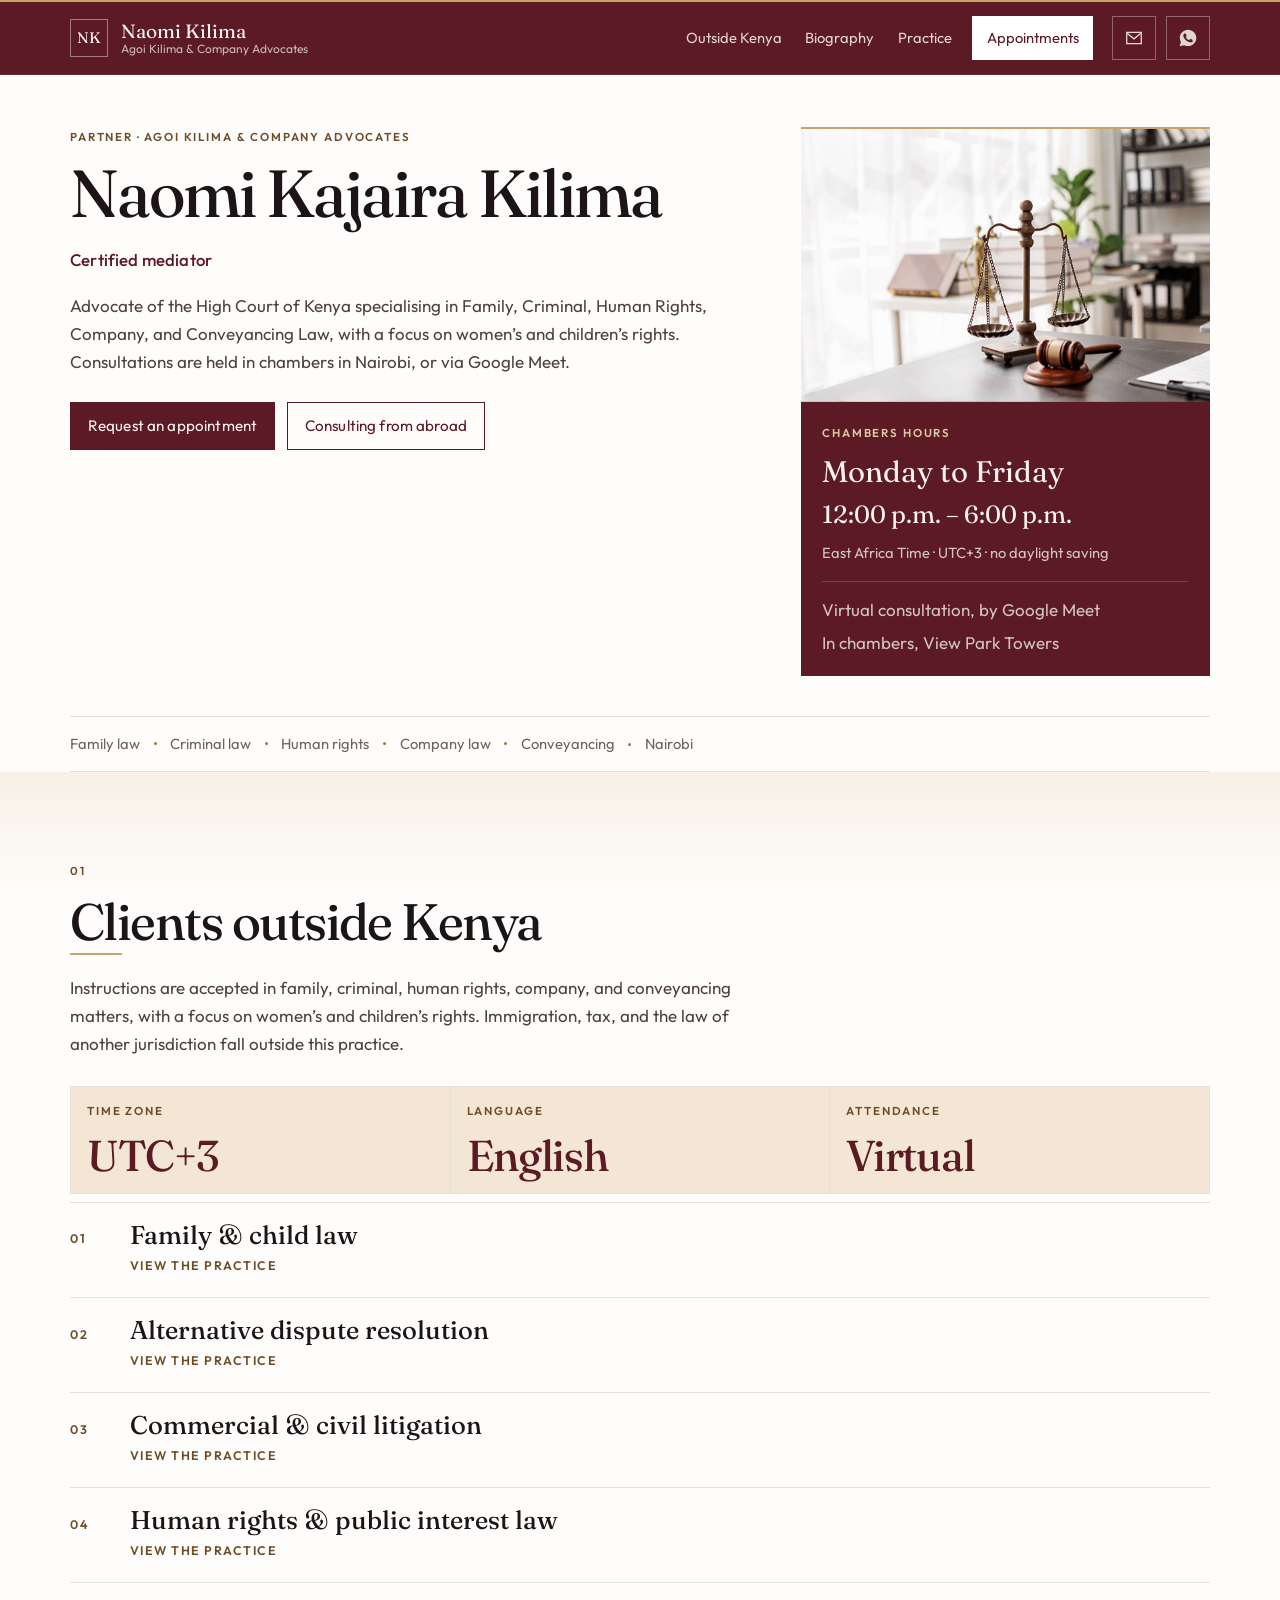
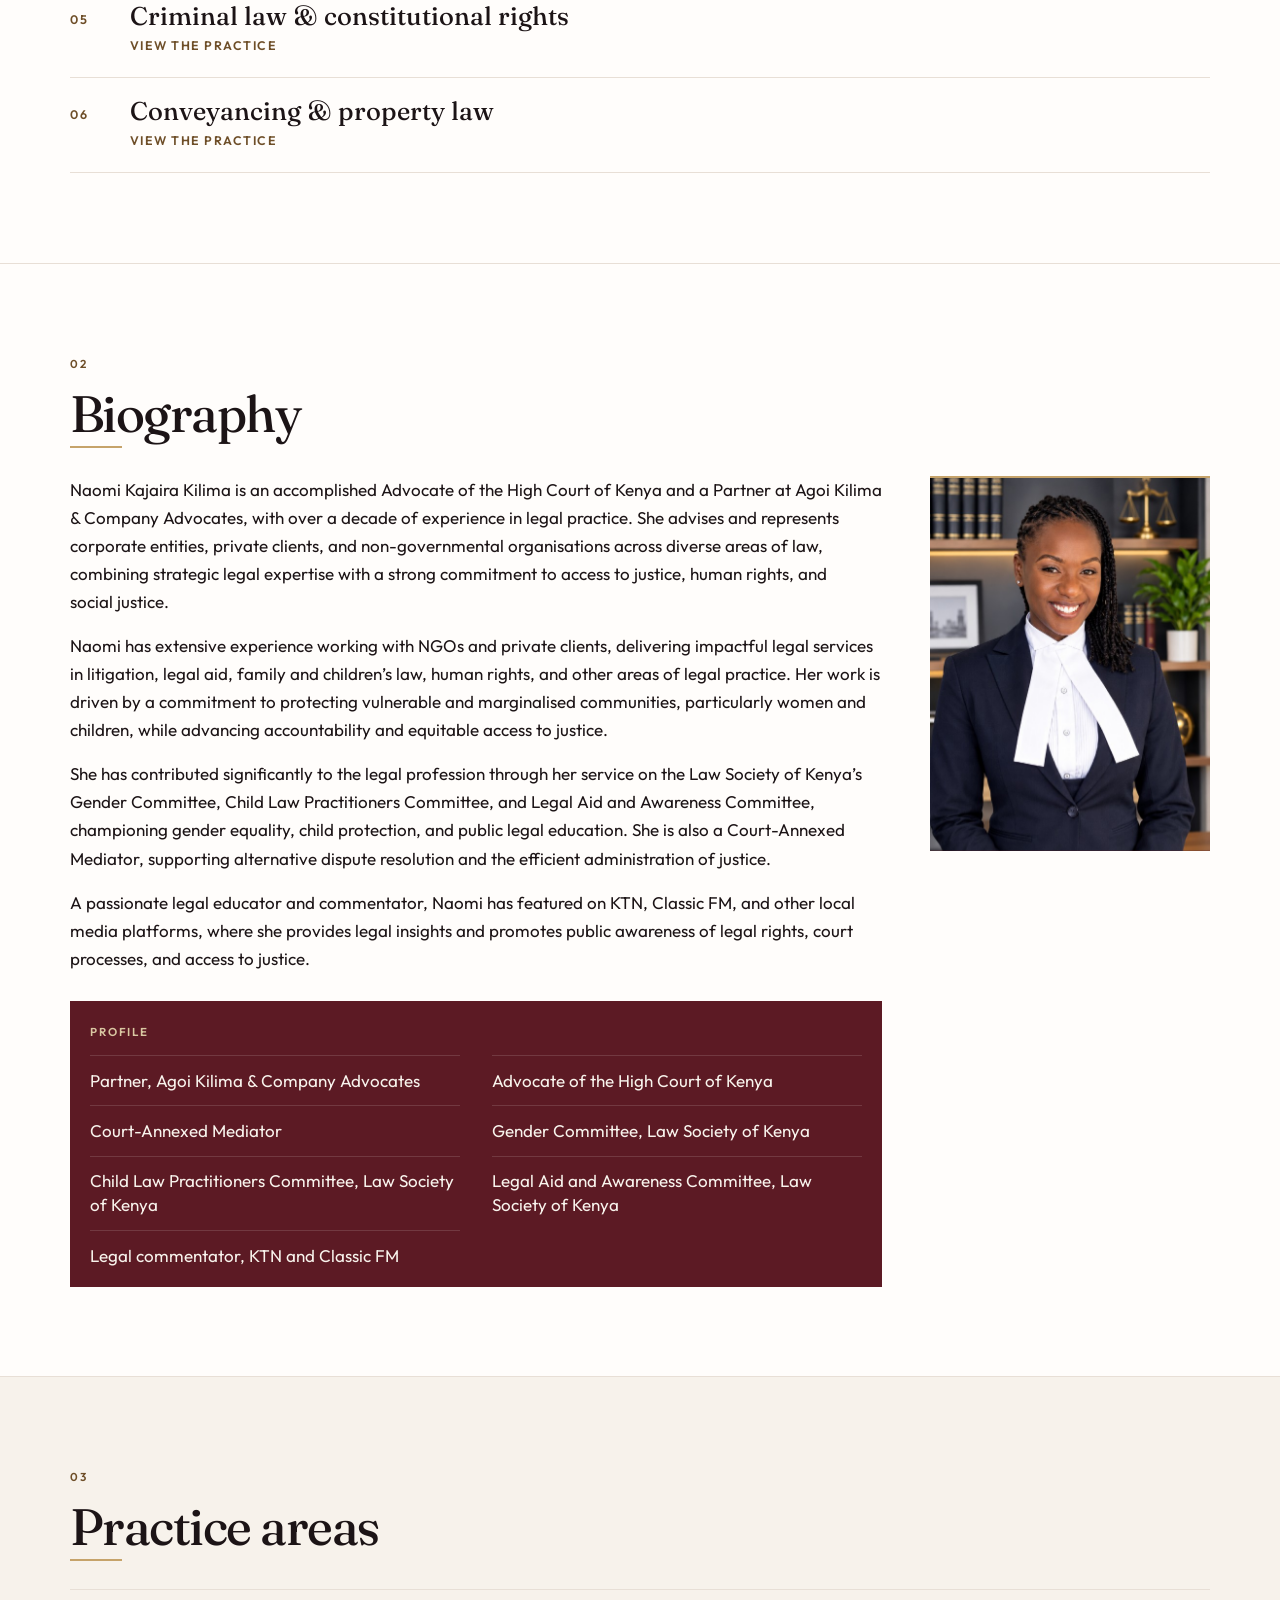
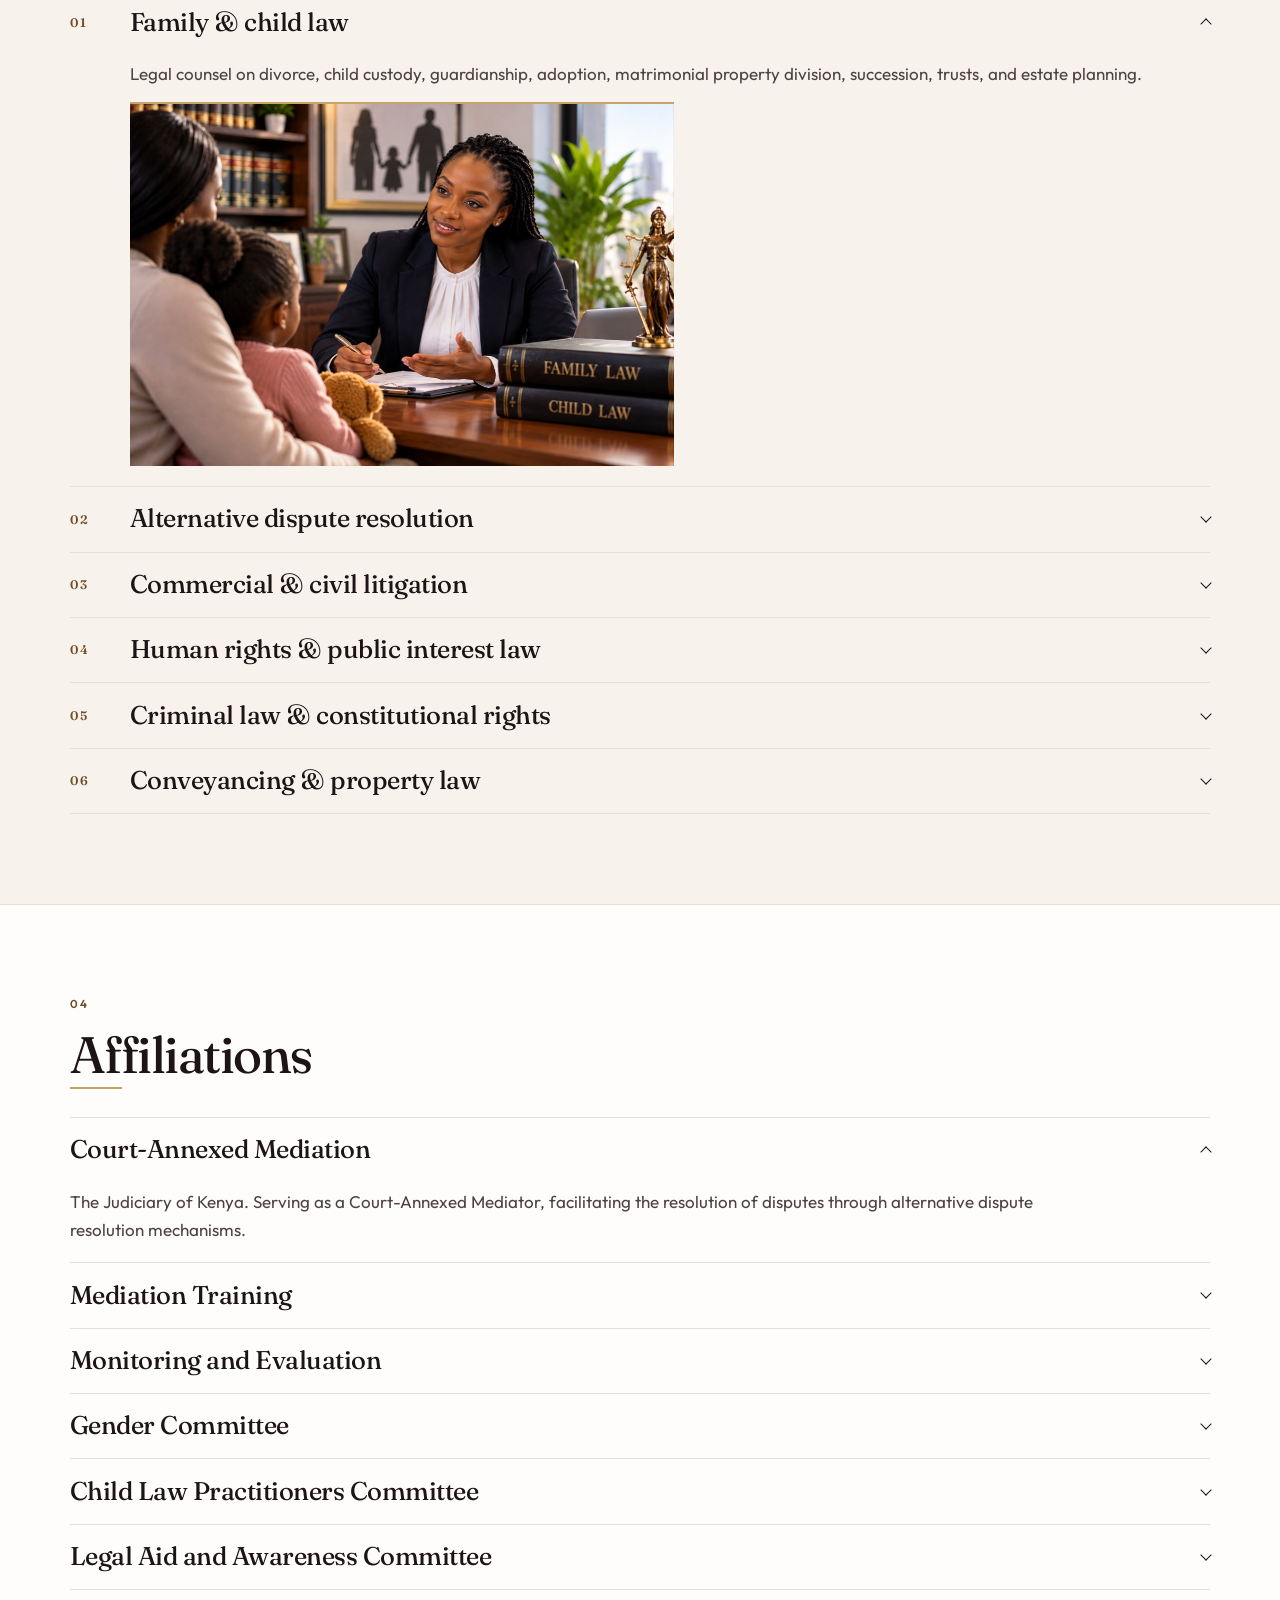
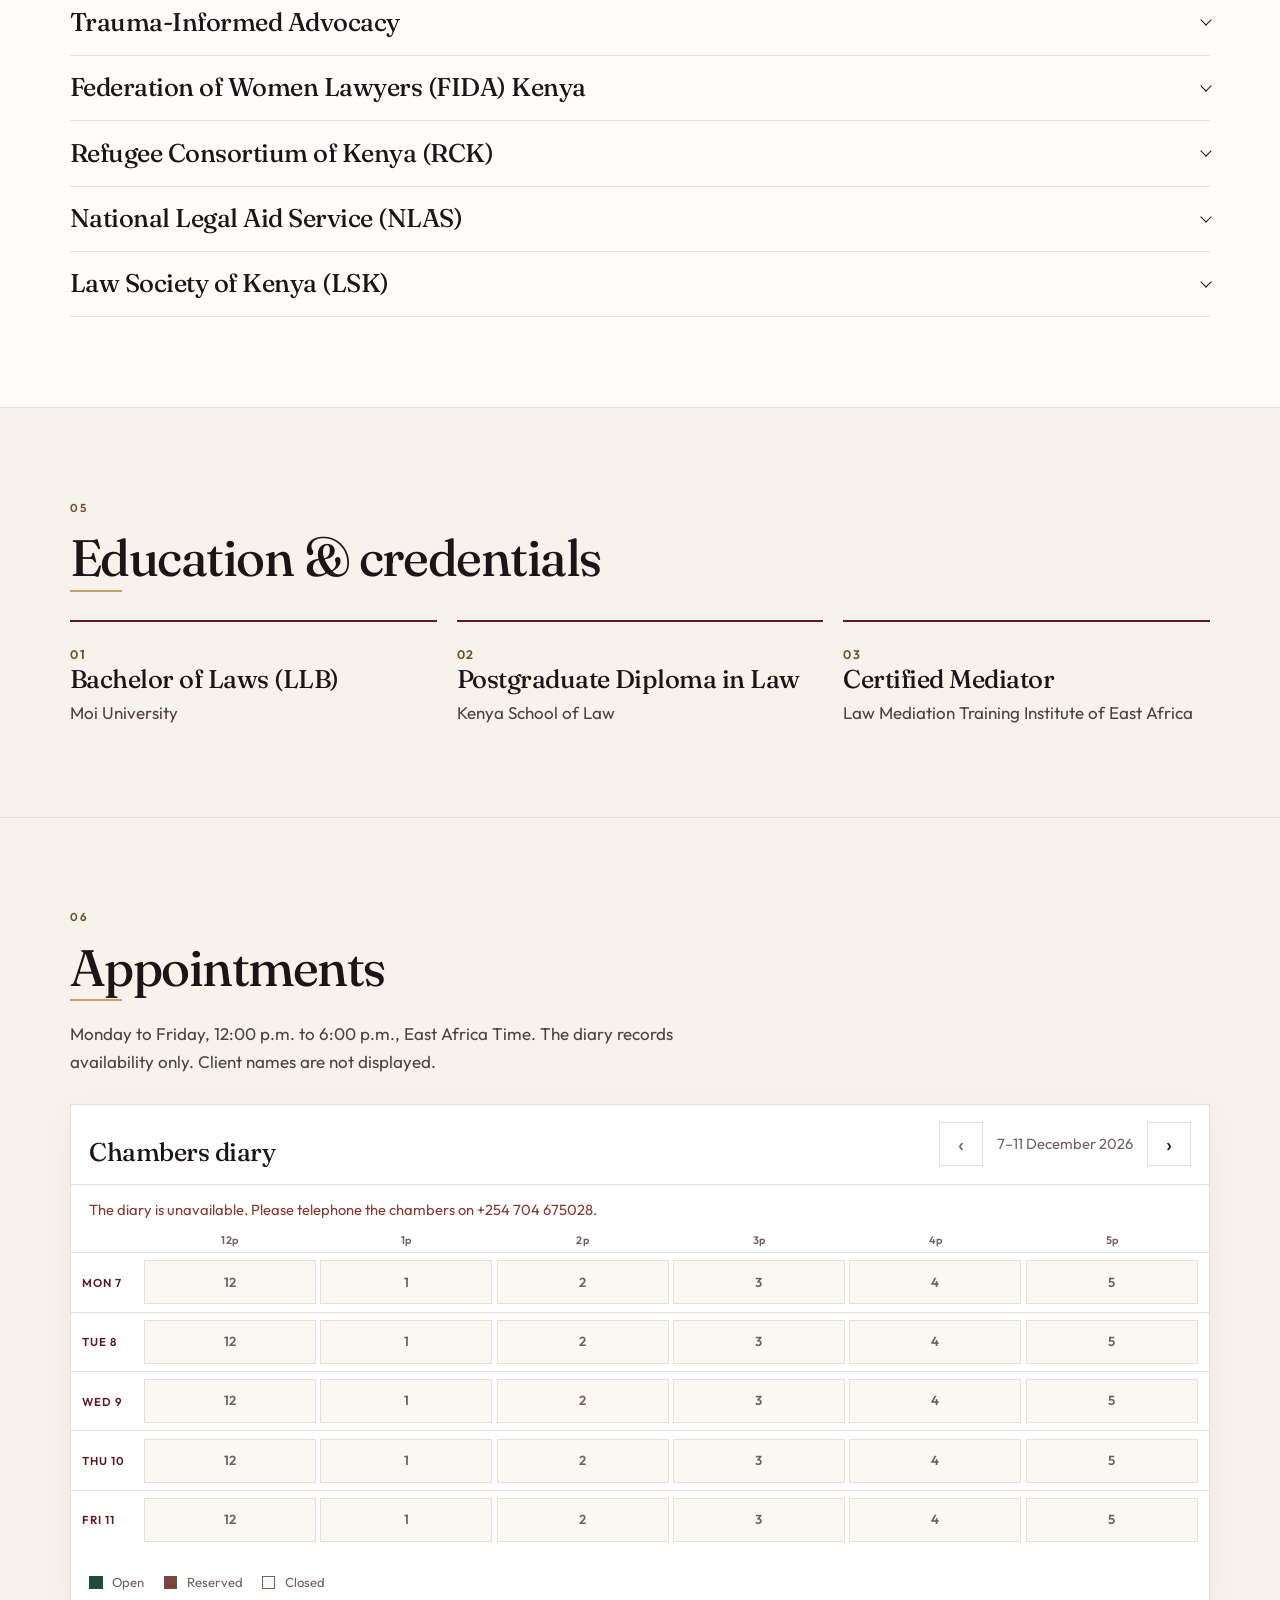
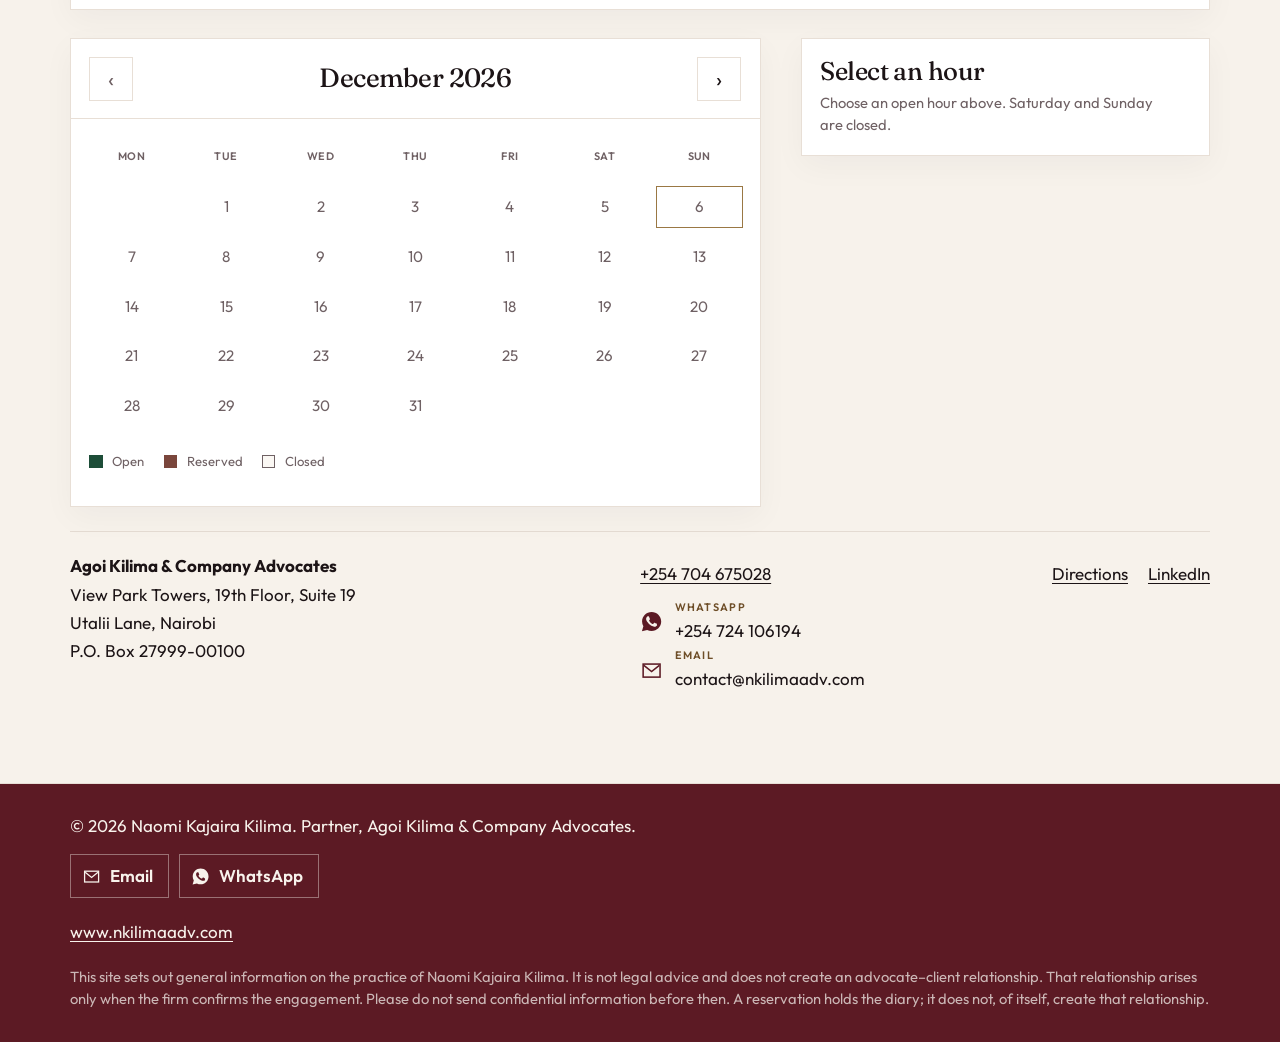
==== index.html @ 896dacdd "Let practice and affiliation topics fold, and give text and photographs a clearer entrance. The firs" ====
<!DOCTYPE html>
<html lang="en">
  <head>
    <meta charset="utf-8" />
    <meta name="viewport" content="width=device-width, initial-scale=1, viewport-fit=cover" />
    <title>Naomi Kajaira Kilima | Advocate in Nairobi, Kenya</title>
    <meta
      name="description"
      content="Naomi Kajaira Kilima, Advocate of the High Court of Kenya specialising in Family, Criminal, Human Rights, Company, and Conveyancing Law, with a focus on women’s and children’s rights."
    />
    <meta name="author" content="Naomi Kajaira Kilima" />
    <meta name="robots" content="index, follow, max-image-preview:large, max-snippet:-1, max-video-preview:-1" />
    <meta name="googlebot" content="index, follow, max-image-preview:large, max-snippet:-1, max-video-preview:-1" />
    <meta name="theme-color" content="#5c1a24" />
    <meta name="color-scheme" content="light" />
    <meta name="geo.region" content="KE-30" />
    <meta name="geo.placename" content="Nairobi" />
    <meta name="geo.position" content="-1.2828;36.8161" />
    <meta name="ICBM" content="-1.2828, 36.8161" />
    <link rel="canonical" href="https://www.nkilimaadv.com/" />
    <link rel="alternate" hreflang="en" href="https://www.nkilimaadv.com/" />
    <link rel="alternate" hreflang="en-ke" href="https://www.nkilimaadv.com/" />
    <link rel="alternate" hreflang="x-default" href="https://www.nkilimaadv.com/" />
    <link rel="sitemap" type="application/xml" title="Sitemap" href="/sitemap.xml" />
    <meta property="og:site_name" content="Naomi Kajaira Kilima" />
    <meta property="og:title" content="Naomi Kajaira Kilima | Advocate in Nairobi, Kenya" />
    <meta
      property="og:description"
      content="Advocate of the High Court of Kenya specialising in Family, Criminal, Human Rights, Company, and Conveyancing Law, with a focus on women’s and children’s rights. Consultations are held in chambers in Nairobi, or via Google Meet."
    />
    <meta property="og:type" content="website" />
    <meta property="og:url" content="https://www.nkilimaadv.com/" />
    <meta property="og:image" content="https://www.nkilimaadv.com/scales.jpg" />
    <meta property="og:image:alt" content="Scales of justice and a gavel on a desk." />
    <meta property="og:image:width" content="612" />
    <meta property="og:image:height" content="408" />
    <meta property="og:locale" content="en_KE" />
    <meta name="twitter:card" content="summary_large_image" />
    <meta name="twitter:title" content="Naomi Kajaira Kilima | Advocate in Nairobi, Kenya" />
    <meta
      name="twitter:description"
      content="Advocate of the High Court of Kenya specialising in Family, Criminal, Human Rights, Company, and Conveyancing Law, with a focus on women’s and children’s rights. Consultations are held in chambers in Nairobi, or via Google Meet."
    />
    <meta name="twitter:image" content="https://www.nkilimaadv.com/scales.jpg" />
    <meta name="twitter:image:alt" content="Scales of justice and a gavel on a desk." />
    <link rel="icon" href="favicon.svg" type="image/svg+xml" />
    <link rel="preconnect" href="https://fonts.googleapis.com" />
    <link rel="preconnect" href="https://fonts.gstatic.com" crossorigin />
    <link
      href="https://fonts.googleapis.com/css2?family=Fraunces:ital,opsz,wght@0,9..144,460;0,9..144,560;1,9..144,460&family=Outfit:wght@400;500;600&display=swap"
      rel="stylesheet"
    />
    <link rel="stylesheet" href="styles.css" />
    <script type="application/ld+json">
      {
        "@context": "https://schema.org",
        "@graph": [
          {
            "@type": "WebSite",
            "@id": "https://www.nkilimaadv.com/#website",
            "url": "https://www.nkilimaadv.com/",
            "name": "Naomi Kajaira Kilima",
            "description": "Advocate of the High Court of Kenya specialising in Family, Criminal, Human Rights, Company, and Conveyancing Law, with a focus on women’s and children’s rights.",
            "inLanguage": "en-KE",
            "publisher": { "@id": "https://www.nkilimaadv.com/#person" }
          },
          {
            "@type": "WebPage",
            "@id": "https://www.nkilimaadv.com/#webpage",
            "url": "https://www.nkilimaadv.com/",
            "name": "Naomi Kajaira Kilima | Advocate in Nairobi, Kenya",
            "description": "Naomi Kajaira Kilima, Advocate of the High Court of Kenya specialising in Family, Criminal, Human Rights, Company, and Conveyancing Law, with a focus on women’s and children’s rights. Consultations are held in chambers in Nairobi, or via Google Meet.",
            "isPartOf": { "@id": "https://www.nkilimaadv.com/#website" },
            "about": { "@id": "https://www.nkilimaadv.com/#person" },
            "mainEntity": { "@id": "https://www.nkilimaadv.com/#person" },
            "inLanguage": "en-KE",
            "primaryImageOfPage": {
              "@type": "ImageObject",
              "url": "https://www.nkilimaadv.com/naomi-kilima.jpg",
              "width": 576,
              "height": 1024,
              "caption": "Naomi Kajaira Kilima, Advocate of the High Court of Kenya."
            },
            "speakable": {
              "@type": "SpeakableSpecification",
              "cssSelector": ["#hero-title", ".lede", "#biography .bio-copy"]
            }
          },
          {
            "@type": ["Person", "Attorney"],
            "@id": "https://www.nkilimaadv.com/#person",
            "name": "Naomi Kajaira Kilima",
            "givenName": "Naomi",
            "additionalName": "Kajaira",
            "familyName": "Kilima",
            "honorificSuffix": "Advocate of the High Court of Kenya",
            "jobTitle": "Partner, Advocate of the High Court of Kenya, Certified Mediator",
            "description": "Advocate of the High Court of Kenya specialising in Family, Criminal, Human Rights, Company, and Conveyancing Law, with a focus on women’s and children’s rights.",
            "url": "https://www.nkilimaadv.com/",
            "image": "https://www.nkilimaadv.com/naomi-kilima.jpg",
            "email": "contact@nkilimaadv.com",
            "telephone": ["+254704675028", "+254724106194"],
            "knowsLanguage": ["en"],
            "address": {
              "@type": "PostalAddress",
              "streetAddress": "View Park Towers, 19th Floor, Suite 19, Utalii Lane",
              "addressLocality": "Nairobi",
              "postalCode": "00100",
              "addressCountry": "KE"
            },
            "workLocation": { "@id": "https://www.nkilimaadv.com/#chambers" },
            "worksFor": { "@id": "https://www.nkilimaadv.com/#chambers" },
            "sameAs": ["https://www.linkedin.com/in/naomi-kajaira-5913209b/"],
            "knowsAbout": [
              "Family law",
              "Criminal law",
              "Constitutional rights",
              "Human rights",
              "Company law",
              "Conveyancing",
              "Property law",
              "Women's rights",
              "Children's rights",
              "Child law",
              "Alternative dispute resolution",
              "Mediation",
              "Commercial litigation",
              "Civil litigation",
              "Public interest law"
            ],
            "alumniOf": [
              { "@type": "CollegeOrUniversity", "name": "Moi University" },
              { "@type": "CollegeOrUniversity", "name": "Kenya School of Law" },
              { "@type": "EducationalOrganization", "name": "Law Mediation Training Institute of East Africa" }
            ],
            "memberOf": [
              { "@type": "Organization", "name": "Law Society of Kenya" },
              { "@type": "Organization", "name": "Federation of Women Lawyers Kenya" },
              { "@type": "Organization", "name": "The Judiciary of Kenya" },
              { "@type": "Organization", "name": "Mediation Training Institute" },
              { "@type": "Organization", "name": "International Rescue Committee" }
            ]
          },
          {
            "@type": "LegalService",
            "@id": "https://www.nkilimaadv.com/#chambers",
            "name": "Agoi Kilima & Company Advocates",
            "url": "https://www.nkilimaadv.com/",
            "image": "https://www.nkilimaadv.com/scales.jpg",
            "email": "contact@nkilimaadv.com",
            "telephone": ["+254704675028", "+254724106194"],
            "address": {
              "@type": "PostalAddress",
              "streetAddress": "View Park Towers, 19th Floor, Suite 19, Utalii Lane",
              "addressLocality": "Nairobi",
              "addressRegion": "Nairobi",
              "postalCode": "00100",
              "addressCountry": "KE"
            },
            "geo": {
              "@type": "GeoCoordinates",
              "latitude": -1.2828,
              "longitude": 36.8161
            },
            "hasMap": "https://www.google.com/maps/search/?api=1&query=View+Park+Towers+Utalii+Lane+Nairobi",
            "areaServed": [
              { "@type": "City", "name": "Nairobi" },
              { "@type": "Country", "name": "Kenya" }
            ],
            "availableLanguage": ["English"],
            "openingHoursSpecification": {
              "@type": "OpeningHoursSpecification",
              "dayOfWeek": ["Monday", "Tuesday", "Wednesday", "Thursday", "Friday"],
              "opens": "12:00",
              "closes": "18:00"
            },
            "employee": { "@id": "https://www.nkilimaadv.com/#person" },
            "hasOfferCatalog": {
              "@type": "OfferCatalog",
              "name": "Practice areas",
              "itemListElement": [
                {
                  "@type": "Offer",
                  "itemOffered": {
                    "@type": "Service",
                    "name": "Family and child law",
                    "areaServed": "Kenya",
                    "description": "Legal counsel on divorce, child custody, guardianship, adoption, matrimonial property division, succession, trusts, and estate planning."
                  }
                },
                {
                  "@type": "Offer",
                  "itemOffered": {
                    "@type": "Service",
                    "name": "Alternative dispute resolution",
                    "areaServed": "Kenya",
                    "description": "Mediation of commercial and personal disputes, including sessions conducted by Google Meet."
                  }
                },
                {
                  "@type": "Offer",
                  "itemOffered": {
                    "@type": "Service",
                    "name": "Commercial and civil litigation",
                    "areaServed": "Kenya",
                    "description": "Advice and representation on contracts, compliance, and civil and commercial proceedings in Kenya."
                  }
                },
                {
                  "@type": "Offer",
                  "itemOffered": {
                    "@type": "Service",
                    "name": "Human rights and public interest law",
                    "areaServed": "Kenya",
                    "description": "Legal advisory and representation on constitutional rights, human rights violations, access to justice, legal aid, gender equality, and child protection. Supporting NGOs, institutions, and individuals in promoting accountability, protecting fundamental freedoms, and advancing social justice through litigation, advocacy, and public legal awareness."
                  }
                },
                {
                  "@type": "Offer",
                  "itemOffered": {
                    "@type": "Service",
                    "name": "Criminal law and constitutional rights",
                    "areaServed": "Kenya",
                    "description": "Providing legal representation and advisory services in criminal proceedings, including watching briefs in sexual offences cases to safeguard victims’ rights and interests. Advocating for the constitutional rights of accused persons, particularly in cases involving violations of due process, unlawful arrest or detention, and infringement of fair trial rights."
                  }
                },
                {
                  "@type": "Offer",
                  "itemOffered": {
                    "@type": "Service",
                    "name": "Conveyancing and property law",
                    "areaServed": "Kenya",
                    "description": "Providing legal services in property transactions, including sale and purchase agreements, title transfers, leases, property due diligence, land registration, and completion of conveyancing transactions. Advising clients on property ownership, compliance, and the protection of their interests throughout the transaction process."
                  }
                }
              ]
            }
          }
        ]
      }
    </script>
  </head>
  <body>
    <script>
      document.documentElement.classList.add("js");
    </script>
    <a class="skip" href="#main">Skip to content</a>

    <header class="site-header">
      <div class="wrap header-inner">
        <a class="brand" href="#main">
          <span class="brand-mark" aria-hidden="true">NK</span>
          <span class="brand-text">
            <span class="brand-name">Naomi Kilima</span>
            <span class="brand-role">Agoi Kilima &amp; Company Advocates</span>
          </span>
        </a>

        <div class="header-tools">
          <a class="header-book" href="#appointments">Reserve</a>
          <button
            class="nav-toggle"
            type="button"
            aria-expanded="false"
            aria-controls="nav-links"
          >
            <span class="sr-only">Menu</span>
            <span class="nav-toggle-bar" aria-hidden="true"></span>
          </button>
        </div>

        <nav id="nav-links" class="nav-links" aria-label="Primary">
          <a href="#arriving">Outside Kenya</a>
          <a href="#biography">Biography</a>
          <a href="#practice">Practice</a>
          <a class="nav-cta" href="#appointments">Appointments</a>
          <span class="nav-reach">
            <a class="nav-icon" href="mailto:contact@nkilimaadv.com?subject=Enquiry" aria-label="Email the chambers">
              <svg viewBox="0 0 24 24" aria-hidden="true" focusable="false">
                <rect x="3.25" y="5.25" width="17.5" height="13.5" fill="none" stroke="currentColor" stroke-width="1.6" />
                <path d="M4 6.5 12 13l8-6.5" fill="none" stroke="currentColor" stroke-width="1.6" />
              </svg>
              <span>Email</span>
            </a>
            <a
              class="nav-icon"
              href="https://wa.me/254724106194"
              target="_blank"
              rel="noopener noreferrer"
              aria-label="WhatsApp +254 724 106194"
            >
              <svg viewBox="0 0 24 24" aria-hidden="true" focusable="false">
                <path
                  fill="currentColor"
                  d="M12.04 2C6.58 2 2.15 6.4 2.15 11.83c0 1.74.46 3.44 1.34 4.94L2 22l5.39-1.41a10.1 10.1 0 0 0 4.65 1.12h.01c5.46 0 9.89-4.4 9.89-9.83C21.94 6.4 17.5 2 12.04 2zm5.76 13.88c-.24.68-1.4 1.25-1.94 1.33-.5.08-1.12.11-1.81-.11-.42-.14-.95-.31-1.64-.6-2.88-1.24-4.76-4.14-4.9-4.33-.14-.19-1.16-1.54-1.16-2.94s.73-2.08 1-2.37c.24-.27.64-.39 1.02-.39.12 0 .23 0 .33.01.3.01.44.03.64.49.24.58.82 2 .89 2.15.07.14.12.32.02.51-.09.19-.14.31-.28.48-.14.17-.29.37-.42.5-.14.14-.28.29-.12.56.16.27.71 1.17 1.53 1.9 1.05.94 1.94 1.23 2.21 1.37.27.14.43.12.59-.07.16-.19.68-.79.86-1.06.18-.27.36-.22.6-.13.24.09 1.54.73 1.8.86.27.13.44.2.51.31.07.11.07.65-.17 1.33z"
                />
              </svg>
              <span>WhatsApp</span>
            </a>
          </span>
        </nav>
      </div>
    </header>

    <main id="main" tabindex="-1">
      <section class="hero" aria-labelledby="hero-title">
        <div class="wrap hero-grid">
          <div class="hero-copy">
            <p class="kicker">Partner · Agoi Kilima &amp; Company Advocates</p>
            <h1 id="hero-title">Naomi Kajaira Kilima</h1>
            <p class="hero-subtitle">Certified mediator</p>
            <p class="lede">
              Advocate of the High Court of Kenya specialising in Family, Criminal, Human Rights, Company, and Conveyancing Law, with a focus on women’s and children’s rights. Consultations are held in chambers in Nairobi, or via Google Meet.
            </p>
            <div class="actions">
              <a class="button" href="#appointments">Request an appointment</a>
              <a class="button secondary" href="#arriving">Consulting from abroad</a>
            </div>
          </div>
          <div class="hero-aside">
            <figure class="hero-figure">
              <img
                src="scales.jpg"
                width="612"
                height="408"
                alt="Scales of justice and a gavel on a desk."
              />
            </figure>
            <aside class="hours-card" aria-label="Chambers hours">
              <p class="hours-kicker">Chambers hours</p>
              <p class="hours-days">Monday to Friday</p>
              <p class="hours-time">12:00 p.m. – 6:00 p.m.</p>
              <p class="hours-zone">East Africa Time · UTC+3 · no&nbsp;daylight&nbsp;saving</p>
              <ul class="hours-modes">
                <li>Virtual consultation, by Google&nbsp;Meet</li>
                <li>In chambers, View Park Towers</li>
              </ul>
            </aside>
          </div>
        </div>
        <div class="wrap hero-foot">
          <ul class="hero-meta">
            <li>Family law</li>
            <li>Criminal law</li>
            <li>Human rights</li>
            <li>Company law</li>
            <li>Conveyancing</li>
            <li>Nairobi</li>
          </ul>
        </div>
      </section>

      <section id="arriving" class="section arriving" aria-labelledby="arriving-title">
        <div class="wrap">
          <header class="section-head">
            <p class="section-index">01</p>
            <h2 id="arriving-title">Clients outside Kenya</h2>
          </header>
          <p class="deck">
            Instructions are accepted in family, criminal, human rights, company, and conveyancing matters, with a focus on women’s and children’s rights. Immigration, tax, and the law of another jurisdiction fall outside this practice.
          </p>
          <div class="desk-board">
            <article>
              <p class="kicker">Time zone</p>
              <p class="desk-figure">UTC+3</p>
            </article>
            <article>
              <p class="kicker">Language</p>
              <p class="desk-figure">English</p>
            </article>
            <article>
              <p class="kicker">Attendance</p>
              <p class="desk-figure">Virtual</p>
            </article>
          </div>
          <ol class="route-list">
            <li>
              <a class="route" href="#family">
                <span class="practice-num">01</span>
                <span>
                  <h3>Family &amp; child law</h3>
                  <span class="route-go">View the practice</span>
                </span>
              </a>
            </li>
            <li>
              <a class="route" href="#adr">
                <span class="practice-num">02</span>
                <span>
                  <h3>Alternative dispute resolution</h3>
                  <span class="route-go">View the practice</span>
                </span>
              </a>
            </li>
            <li>
              <a class="route" href="#litigation">
                <span class="practice-num">03</span>
                <span>
                  <h3>Commercial &amp; civil litigation</h3>
                  <span class="route-go">View the practice</span>
                </span>
              </a>
            </li>
            <li>
              <a class="route" href="#rights">
                <span class="practice-num">04</span>
                <span>
                  <h3>Human rights &amp; public interest law</h3>
                  <span class="route-go">View the practice</span>
                </span>
              </a>
            </li>
            <li>
              <a class="route" href="#criminal">
                <span class="practice-num">05</span>
                <span>
                  <h3>Criminal law &amp; constitutional rights</h3>
                  <span class="route-go">View the practice</span>
                </span>
              </a>
            </li>
            <li>
              <a class="route" href="#conveyancing">
                <span class="practice-num">06</span>
                <span>
                  <h3>Conveyancing &amp; property law</h3>
                  <span class="route-go">View the practice</span>
                </span>
              </a>
            </li>
          </ol>
        </div>
      </section>

      <section id="biography" class="section" aria-labelledby="biography-title">
        <div class="wrap">
          <header class="section-head">
            <p class="section-index">02</p>
            <h2 id="biography-title">Biography</h2>
          </header>
          <div class="bio-grid">
            <figure class="bio-portrait">
              <img
                src="naomi-kilima.jpg"
                width="576"
                height="1024"
                alt="Naomi Kajaira Kilima, Advocate of the High Court of Kenya."
              />
            </figure>
            <div class="bio-copy">
              <p>
                Naomi Kajaira Kilima is an accomplished Advocate of the High Court of Kenya
                and a Partner at Agoi Kilima &amp; Company Advocates, with over a decade of
                experience in legal practice. She advises and represents corporate entities,
                private clients, and non-governmental organisations across diverse areas of
                law, combining strategic legal expertise with a strong commitment to access
                to justice, human rights, and social justice.
              </p>
              <p>
                Naomi has extensive experience working with NGOs and private clients,
                delivering impactful legal services in litigation, legal aid, family and
                children’s law, human rights, and other areas of legal practice. Her work
                is driven by a commitment to protecting vulnerable and marginalised
                communities, particularly women and children, while advancing accountability
                and equitable access to justice.
              </p>
              <p>
                She has contributed significantly to the legal profession through her
                service on the Law Society of Kenya’s Gender Committee, Child Law
                Practitioners Committee, and Legal Aid and Awareness Committee, championing gender equality, child
                protection, and public legal education. She is also a Court-Annexed Mediator,
                supporting alternative dispute resolution and the efficient administration
                of justice.
              </p>
              <p>
                A passionate legal educator and commentator, Naomi has featured on KTN,
                Classic FM, and other local media platforms, where she provides legal
                insights and promotes public awareness of legal rights, court processes, and
                access to justice.
              </p>
            </div>
            <aside class="glance" aria-label="Profile">
              <p class="glance-kicker">Profile</p>
              <ul>
                <li>Partner, Agoi Kilima &amp; Company Advocates</li>
                <li>Advocate of the High Court of Kenya</li>
                <li>Court-Annexed Mediator</li>
                <li>Gender Committee, Law Society of Kenya</li>
                <li>Child Law Practitioners Committee, Law Society of Kenya</li>
                <li>Legal Aid and Awareness Committee, Law Society of Kenya</li>
                <li>Legal commentator, KTN and Classic FM</li>
              </ul>
            </aside>
          </div>
        </div>
      </section>

      <section id="practice" class="section section-rule" aria-labelledby="practice-title">
        <div class="wrap">
          <header class="section-head">
            <p class="section-index">03</p>
            <h2 id="practice-title">Practice areas</h2>
          </header>
          <ol class="practice-list">
            <li class="practice-item fold is-open" id="family">
              <h3>
                <button type="button" class="fold-toggle" aria-expanded="true" aria-controls="family-panel">
                  <span class="practice-num">01</span>
                  <span class="fold-label">Family &amp; child law</span>
                </button>
              </h3>
              <div class="fold-panel" id="family-panel">
                <div class="fold-inner">
                  <p>Legal counsel on divorce, child custody, guardianship, adoption, matrimonial property division, succession, trusts, and estate planning.</p>
                  <figure class="practice-figure">
                    <img
                      src="family-law-consultation.jpg"
                      width="1024"
                      height="682"
                      alt="An advocate speaking with a parent and child, with volumes titled Family Law and Child Law."
                    />
                  </figure>
                </div>
              </div>
            </li>
            <li class="practice-item fold" id="adr">
              <h3>
                <button type="button" class="fold-toggle" aria-expanded="false" aria-controls="adr-panel">
                  <span class="practice-num">02</span>
                  <span class="fold-label">Alternative dispute resolution</span>
                </button>
              </h3>
              <div class="fold-panel" id="adr-panel">
                <div class="fold-inner">
                  <p>Mediation of commercial and personal disputes, including sessions conducted by Google Meet.</p>
                  <figure class="practice-figure">
                    <img
                      src="alternative-dispute-resolution.jpg"
                      width="1024"
                      height="576"
                      alt="Three people in a mediation meeting, beside the heading Alternative dispute resolution."
                    />
                  </figure>
                </div>
              </div>
            </li>
            <li class="practice-item fold" id="litigation">
              <h3>
                <button type="button" class="fold-toggle" aria-expanded="false" aria-controls="litigation-panel">
                  <span class="practice-num">03</span>
                  <span class="fold-label">Commercial &amp; civil litigation</span>
                </button>
              </h3>
              <div class="fold-panel" id="litigation-panel">
                <div class="fold-inner">
                  <p>Advice and representation on contracts, compliance, and civil and commercial proceedings in Kenya.</p>
                  <figure class="practice-figure practice-portrait">
                    <img
                      src="commercial-civil-litigation.jpg"
                      width="853"
                      height="1024"
                      alt="An advocate at a desk, with volumes titled Commercial Law and Civil Litigation."
                    />
                  </figure>
                </div>
              </div>
            </li>
            <li class="practice-item fold" id="rights">
              <h3>
                <button type="button" class="fold-toggle" aria-expanded="false" aria-controls="rights-panel">
                  <span class="practice-num">04</span>
                  <span class="fold-label">Human rights &amp; public interest law</span>
                </button>
              </h3>
              <div class="fold-panel" id="rights-panel">
                <div class="fold-inner">
                  <p>Legal advisory and representation on constitutional rights, human rights violations, access to justice, legal aid, gender equality, and child protection. Supporting NGOs, institutions, and individuals in promoting accountability, protecting fundamental freedoms, and advancing social justice through litigation, advocacy, and public legal awareness.</p>
                  <figure class="practice-figure">
                    <img
                      src="human-rights-consultation.jpg"
                      width="1024"
                      height="682"
                      alt="Two people in a consultation, with volumes titled Human Rights Law, Constitutional Law, and Public Interest Law."
                    />
                  </figure>
                </div>
              </div>
            </li>
            <li class="practice-item fold" id="criminal">
              <h3>
                <button type="button" class="fold-toggle" aria-expanded="false" aria-controls="criminal-panel">
                  <span class="practice-num">05</span>
                  <span class="fold-label">Criminal law &amp; constitutional rights</span>
                </button>
              </h3>
              <div class="fold-panel" id="criminal-panel">
                <div class="fold-inner">
                  <p>Providing legal representation and advisory services in criminal proceedings, including watching briefs in sexual offences cases to safeguard victims’ rights and interests. Advocating for the constitutional rights of accused persons, particularly in cases involving violations of due process, unlawful arrest or detention, and infringement of fair trial rights.</p>
                  <figure class="practice-figure">
                    <img
                      src="criminal-law-constitutional-rights.jpg"
                      width="1024"
                      height="682"
                      alt="A desk still life with volumes titled Criminal Law and Constitutional Rights, beside the Kenyan flag."
                    />
                  </figure>
                </div>
              </div>
            </li>
            <li class="practice-item fold" id="conveyancing">
              <h3>
                <button type="button" class="fold-toggle" aria-expanded="false" aria-controls="conveyancing-panel">
                  <span class="practice-num">06</span>
                  <span class="fold-label">Conveyancing &amp; property law</span>
                </button>
              </h3>
              <div class="fold-panel" id="conveyancing-panel">
                <div class="fold-inner">
                  <p>Providing legal services in property transactions, including sale and purchase agreements, title transfers, leases, property due diligence, land registration, and completion of conveyancing transactions. Advising clients on property ownership, compliance, and the protection of their interests throughout the transaction process.</p>
                  <figure class="practice-figure">
                    <img
                      src="conveyancing-property-law.jpg"
                      width="1024"
                      height="682"
                      alt="Two people reviewing a property document, with a model house and keys on the desk."
                    />
                  </figure>
                </div>
              </div>
            </li>
          </ol>
        </div>
      </section>

      <section id="affiliations" class="section" aria-labelledby="affiliations-title">
        <div class="wrap">
          <header class="section-head">
            <p class="section-index">04</p>
            <h2 id="affiliations-title">Affiliations</h2>
          </header>
          <ul class="affiliation-list">
            <li class="fold is-open">
              <h3>
                <button type="button" class="fold-toggle" aria-expanded="true" aria-controls="aff-mediation">
                  <span class="fold-label">Court-Annexed Mediation</span>
                </button>
              </h3>
              <div class="fold-panel" id="aff-mediation">
                <div class="fold-inner">
                  <p>The Judiciary of Kenya. Serving as a Court-Annexed Mediator, facilitating the resolution of disputes through alternative dispute resolution mechanisms.</p>
                </div>
              </div>
            </li>
            <li class="fold">
              <h3>
                <button type="button" class="fold-toggle" aria-expanded="false" aria-controls="aff-mti">
                  <span class="fold-label">Mediation Training</span>
                </button>
              </h3>
              <div class="fold-panel" id="aff-mti">
                <div class="fold-inner">
                  <p>Mediation Training Institute (MTI). Professional training in mediation and alternative dispute resolution.</p>
                </div>
              </div>
            </li>
            <li class="fold">
              <h3>
                <button type="button" class="fold-toggle" aria-expanded="false" aria-controls="aff-irc">
                  <span class="fold-label">Monitoring and Evaluation</span>
                </button>
              </h3>
              <div class="fold-panel" id="aff-irc">
                <div class="fold-inner">
                  <p>International Rescue Committee (IRC). Training in monitoring and evaluation, supporting programme implementation, performance tracking, and assessment of outcomes.</p>
                </div>
              </div>
            </li>
            <li class="fold">
              <h3>
                <button type="button" class="fold-toggle" aria-expanded="false" aria-controls="aff-gender">
                  <span class="fold-label">Gender Committee</span>
                </button>
              </h3>
              <div class="fold-panel" id="aff-gender">
                <div class="fold-inner">
                  <p>Law Society of Kenya (LSK). Professional engagement in gender equality, access to justice, and the protection of the rights of vulnerable groups.</p>
                </div>
              </div>
            </li>
            <li class="fold">
              <h3>
                <button type="button" class="fold-toggle" aria-expanded="false" aria-controls="aff-child">
                  <span class="fold-label">Child Law Practitioners Committee</span>
                </button>
              </h3>
              <div class="fold-panel" id="aff-child">
                <div class="fold-inner">
                  <p>Law Society of Kenya (LSK). Contributing to child-law practice, child protection, and the advancement of children’s rights.</p>
                </div>
              </div>
            </li>
            <li class="fold">
              <h3>
                <button type="button" class="fold-toggle" aria-expanded="false" aria-controls="aff-aid">
                  <span class="fold-label">Legal Aid and Awareness Committee</span>
                </button>
              </h3>
              <div class="fold-panel" id="aff-aid">
                <div class="fold-inner">
                  <p>Law Society of Kenya (LSK). Supporting legal aid initiatives, public legal education, and improved access to justice for underserved communities.</p>
                </div>
              </div>
            </li>
            <li class="fold">
              <h3>
                <button type="button" class="fold-toggle" aria-expanded="false" aria-controls="aff-trauma">
                  <span class="fold-label">Trauma-Informed Advocacy</span>
                </button>
              </h3>
              <div class="fold-panel" id="aff-trauma">
                <div class="fold-inner">
                  <p>Federation of Women Lawyers (FIDA Kenya). Training in trauma-informed approaches to legal representation and advocacy, particularly for survivors of gender-based violence and other vulnerable persons.</p>
                </div>
              </div>
            </li>
            <li class="fold">
              <h3>
                <button type="button" class="fold-toggle" aria-expanded="false" aria-controls="aff-fida">
                  <span class="fold-label">Federation of Women Lawyers (FIDA) Kenya</span>
                </button>
              </h3>
              <div class="fold-panel" id="aff-fida">
                <div class="fold-inner">
                  <p>Volunteer Advocate</p>
                </div>
              </div>
            </li>
            <li class="fold">
              <h3>
                <button type="button" class="fold-toggle" aria-expanded="false" aria-controls="aff-rck">
                  <span class="fold-label">Refugee Consortium of Kenya (RCK)</span>
                </button>
              </h3>
              <div class="fold-panel" id="aff-rck">
                <div class="fold-inner">
                  <p>Legal Aid Consultant</p>
                </div>
              </div>
            </li>
            <li class="fold">
              <h3>
                <button type="button" class="fold-toggle" aria-expanded="false" aria-controls="aff-nlas">
                  <span class="fold-label">National Legal Aid Service (NLAS)</span>
                </button>
              </h3>
              <div class="fold-panel" id="aff-nlas">
                <div class="fold-inner">
                  <p>Pro Bono Counsel</p>
                </div>
              </div>
            </li>
            <li class="fold">
              <h3>
                <button type="button" class="fold-toggle" aria-expanded="false" aria-controls="aff-lsk">
                  <span class="fold-label">Law Society of Kenya (LSK)</span>
                </button>
              </h3>
              <div class="fold-panel" id="aff-lsk">
                <div class="fold-inner">
                  <p>Active Member</p>
                </div>
              </div>
            </li>
          </ul>
        </div>
      </section>

      <section id="credentials" class="section section-rule" aria-labelledby="credentials-title">
        <div class="wrap">
          <header class="section-head">
            <p class="section-index">05</p>
            <h2 id="credentials-title">Education &amp; credentials</h2>
          </header>
          <ol class="cred-list">
            <li>
              <p class="cred-index">01</p>
              <h3>Bachelor of Laws (LLB)</h3>
              <p>Moi University</p>
            </li>
            <li>
              <p class="cred-index">02</p>
              <h3>Postgraduate Diploma in Law</h3>
              <p>Kenya School of Law</p>
            </li>
            <li>
              <p class="cred-index">03</p>
              <h3>Certified Mediator</h3>
              <p>Law Mediation Training Institute of East Africa</p>
            </li>
          </ol>
        </div>
      </section>

      <section id="appointments" class="section appointments" aria-labelledby="appointments-title">
      <div class="wrap">
        <header class="section-head">
          <p class="section-index">06</p>
          <h2 id="appointments-title">Appointments</h2>
        </header>
        <p class="deck">Monday to Friday, 12:00 p.m. to 6:00 p.m., East Africa Time. The diary records availability only. Client names are not displayed.</p>

        <div class="schedule-card">
          <div class="schedule-head">
            <h3>Chambers diary</h3>
            <div class="week-nav">
              <button type="button" id="week-prev" class="cal-nav week-step" aria-label="Previous week">
                <span aria-hidden="true">‹</span>
              </button>
              <p id="week-caption" aria-live="polite">This week</p>
              <button type="button" id="week-next" class="cal-nav week-step" aria-label="Next week">
                <span aria-hidden="true">›</span>
              </button>
            </div>
          </div>
          <p id="diary-status" class="diary-status" role="status">Loading the diary…</p>
          <div id="week-schedule" class="week-scroll"></div>
          <ul class="legend" aria-label="Diary key">
            <li><span class="swatch open"></span> Open</li>
            <li><span class="swatch reserved"></span> Reserved</li>
            <li><span class="swatch closed"></span> Closed</li>
          </ul>
        </div>

        <div class="booking-layout">
          <div class="calendar-card">
            <div class="cal-toolbar">
              <button type="button" id="cal-prev" class="cal-nav" aria-label="Previous month">
                <span aria-hidden="true">‹</span>
              </button>
              <h3 id="cal-label">Calendar</h3>
              <button type="button" id="cal-next" class="cal-nav" aria-label="Next month">
                <span aria-hidden="true">›</span>
              </button>
            </div>
            <div id="cal-grid" class="cal-grid" role="group" aria-labelledby="cal-label"></div>
            <ul class="legend" aria-label="Calendar key">
              <li><span class="swatch open"></span> Open</li>
              <li><span class="swatch reserved"></span> Reserved</li>
              <li><span class="swatch closed"></span> Closed</li>
            </ul>
          </div>

          <div class="booking-card">
            <h3 id="day-label">Select a weekday</h3>
            <p id="day-note" class="day-note">
              Choose an open hour above. Saturday and Sunday are closed.
            </p>
            <div id="slot-list" class="slot-list"></div>

            <form id="booking-form" hidden>
              <p class="selection-summary" id="selection-summary"></p>
              <fieldset class="mode-fieldset">
                <legend>Form of consultation</legend>
                <label class="mode-option">
                  <input type="radio" name="mode" value="virtual" checked />
                  <span>
                    <strong>Google Meet</strong>
                    <small>The chambers will issue the conference link.</small>
                  </span>
                </label>
                <label class="mode-option">
                  <input type="radio" name="mode" value="chambers" />
                  <span>
                    <strong>In chambers</strong>
                    <small>View Park Towers, 19th Floor, Suite 19, Utalii Lane, Nairobi.</small>
                  </span>
                </label>
              </fieldset>
              <div class="form-row">
                <div class="field">
                  <label for="name">Name</label>
                  <input id="name" name="name" type="text" autocomplete="name" required maxlength="120" />
                </div>
                <div class="field">
                  <label for="email">Email</label>
                  <input id="email" name="email" type="email" autocomplete="email" required maxlength="160" />
                </div>
              </div>
              <div class="form-row">
                <div class="field">
                  <label for="phone">Telephone <span class="optional">Optional</span></label>
                  <input
                    id="phone"
                    name="phone"
                    type="tel"
                    autocomplete="tel"
                    maxlength="40"
                    aria-describedby="phone-hint"
                  />
                  <p class="field-hint" id="phone-hint">Please include the international dialling code.</p>
                </div>
                <div class="field">
                  <label for="country">Country <span class="optional">Optional</span></label>
                  <input
                    id="country"
                    name="country"
                    type="text"
                    autocomplete="country-name"
                    maxlength="80"
                    aria-describedby="country-hint"
                  />
                  <p class="field-hint" id="country-hint">Country from which you are instructing.</p>
                </div>
              </div>
              <div class="field">
                <label for="matter">Area of practice</label>
                <select id="matter" name="matter" required>
                  <option value="" selected disabled>Select a practice area</option>
                  <option>Family &amp; child law</option>
                  <option>Alternative dispute resolution</option>
                  <option>Commercial &amp; civil litigation</option>
                  <option>Human rights &amp; public interest</option>
                  <option>Criminal law &amp; constitutional rights</option>
                  <option>Conveyancing &amp; property law</option>
                  <option>Other</option>
                </select>
              </div>
              <div class="field">
                <label for="notes">Subject of the enquiry</label>
                <textarea id="notes" name="notes" rows="3" maxlength="800"></textarea>
              </div>
              <p class="form-note">
                Please do not include confidential information. An advocate–client relationship arises only when the firm confirms the engagement.
              </p>
              <button class="button" type="submit">Reserve this hour</button>
            </form>

            <div id="confirmation" class="confirmation" hidden>
              <p class="kicker">Reserved</p>
              <h3 id="confirmation-title"></h3>
              <p id="confirmation-detail"></p>
              <div class="actions">
                <a id="confirmation-mail" class="button" href="mailto:contact@nkilimaadv.com">
                  <svg viewBox="0 0 24 24" aria-hidden="true" focusable="false">
                    <rect x="3.25" y="5.25" width="17.5" height="13.5" fill="none" stroke="currentColor" stroke-width="1.6" />
                    <path d="M4 6.5 12 13l8-6.5" fill="none" stroke="currentColor" stroke-width="1.6" />
                  </svg>
                  Write to the chambers
                </a>
                <button type="button" id="confirmation-another" class="button secondary">Reserve another hour</button>
              </div>
            </div>
            <p id="booking-status" class="booking-status" role="status" aria-live="polite"></p>
          </div>
        </div>

        <div class="chambers-row">
          <address>
            <strong>Agoi Kilima &amp; Company Advocates</strong><br />
            View Park Towers, 19th Floor, Suite 19<br />
            Utalii Lane, Nairobi<br />
            P.O. Box 27999-00100
          </address>
          <p class="reach-list">
            <a href="tel:+254704675028">+254 704 675028</a>
            <a class="reach-item" href="https://wa.me/254724106194" target="_blank" rel="noopener noreferrer">
              <svg viewBox="0 0 24 24" aria-hidden="true" focusable="false">
                <path
                  fill="currentColor"
                  d="M12.04 2C6.58 2 2.15 6.4 2.15 11.83c0 1.74.46 3.44 1.34 4.94L2 22l5.39-1.41a10.1 10.1 0 0 0 4.65 1.12h.01c5.46 0 9.89-4.4 9.89-9.83C21.94 6.4 17.5 2 12.04 2zm5.76 13.88c-.24.68-1.4 1.25-1.94 1.33-.5.08-1.12.11-1.81-.11-.42-.14-.95-.31-1.64-.6-2.88-1.24-4.76-4.14-4.9-4.33-.14-.19-1.16-1.54-1.16-2.94s.73-2.08 1-2.37c.24-.27.64-.39 1.02-.39.12 0 .23 0 .33.01.3.01.44.03.64.49.24.58.82 2 .89 2.15.07.14.12.32.02.51-.09.19-.14.31-.28.48-.14.17-.29.37-.42.5-.14.14-.28.29-.12.56.16.27.71 1.17 1.53 1.9 1.05.94 1.94 1.23 2.21 1.37.27.14.43.12.59-.07.16-.19.68-.79.86-1.06.18-.27.36-.22.6-.13.24.09 1.54.73 1.8.86.27.13.44.2.51.31.07.11.07.65-.17 1.33z"
                />
              </svg>
              <span>
                <span class="reach-kind">WhatsApp</span>
                +254 724 106194
              </span>
            </a>
            <a class="reach-item" href="mailto:contact@nkilimaadv.com?subject=Enquiry">
              <svg viewBox="0 0 24 24" aria-hidden="true" focusable="false">
                <rect x="3.25" y="5.25" width="17.5" height="13.5" fill="none" stroke="currentColor" stroke-width="1.6" />
                <path d="M4 6.5 12 13l8-6.5" fill="none" stroke="currentColor" stroke-width="1.6" />
              </svg>
              <span>
                <span class="reach-kind">Email</span>
                contact@nkilimaadv.com
              </span>
            </a>
          </p>
          <p class="contact-links">
            <a
              href="https://www.google.com/maps/search/?api=1&amp;query=View+Park+Towers+Utalii+Lane+Nairobi"
              target="_blank"
              rel="noopener noreferrer"
              >Directions</a
            >
            <a
              href="https://www.linkedin.com/in/naomi-kajaira-5913209b/"
              target="_blank"
              rel="noopener noreferrer me"
              >LinkedIn</a
            >
          </p>
        </div>
      </div>
    </section>
    </main>

    <footer class="site-footer">
      <div class="wrap footer-inner">
        <p>
          &copy; <span data-year>2026</span> Naomi Kajaira Kilima. Partner, Agoi Kilima
          &amp; Company Advocates.
        </p>
        <p class="footer-reach">
          <a class="icon-link" href="mailto:contact@nkilimaadv.com?subject=Enquiry">
            <svg viewBox="0 0 24 24" aria-hidden="true" focusable="false">
              <rect x="3.25" y="5.25" width="17.5" height="13.5" fill="none" stroke="currentColor" stroke-width="1.6" />
              <path d="M4 6.5 12 13l8-6.5" fill="none" stroke="currentColor" stroke-width="1.6" />
            </svg>
            Email
          </a>
          <a class="icon-link" href="https://wa.me/254724106194" target="_blank" rel="noopener noreferrer">
            <svg viewBox="0 0 24 24" aria-hidden="true" focusable="false">
              <path
                fill="currentColor"
                d="M12.04 2C6.58 2 2.15 6.4 2.15 11.83c0 1.74.46 3.44 1.34 4.94L2 22l5.39-1.41a10.1 10.1 0 0 0 4.65 1.12h.01c5.46 0 9.89-4.4 9.89-9.83C21.94 6.4 17.5 2 12.04 2zm5.76 13.88c-.24.68-1.4 1.25-1.94 1.33-.5.08-1.12.11-1.81-.11-.42-.14-.95-.31-1.64-.6-2.88-1.24-4.76-4.14-4.9-4.33-.14-.19-1.16-1.54-1.16-2.94s.73-2.08 1-2.37c.24-.27.64-.39 1.02-.39.12 0 .23 0 .33.01.3.01.44.03.64.49.24.58.82 2 .89 2.15.07.14.12.32.02.51-.09.19-.14.31-.28.48-.14.17-.29.37-.42.5-.14.14-.28.29-.12.56.16.27.71 1.17 1.53 1.9 1.05.94 1.94 1.23 2.21 1.37.27.14.43.12.59-.07.16-.19.68-.79.86-1.06.18-.27.36-.22.6-.13.24.09 1.54.73 1.8.86.27.13.44.2.51.31.07.11.07.65-.17 1.33z"
              />
            </svg>
            WhatsApp
          </a>
        </p>
        <p><a href="https://www.nkilimaadv.com/">www.nkilimaadv.com</a></p>
        <p class="disclaimer">
          This site sets out general information on the practice of Naomi Kajaira Kilima.
          It is not legal advice and does not create an advocate–client relationship. That
          relationship arises only when the firm confirms the engagement. Please do not
          send confidential information before then. A reservation holds the diary; it
          does not, of itself, create that relationship.
        </p>
      </div>
    </footer>

    <script src="main.js"></script>
  </body>
</html>
---- styles.css ----
:root {
  --bg: #fffdfb;
  --stone: #f7f2eb;
  --ink: #1c1416;
  --ink-soft: #4e4144;
  --muted: #6f6164;
  --line: #e8dfd6;
  --navy: #5c1a24;
  --navy-2: #742832;
  --cream: #f8f3ec;
  --brass: #9a7844;
  --brass-deep: #6e4e28;
  --serif: Fraunces, "Iowan Old Style", Palatino, "Palatino Linotype", serif;
  --sand: #f3e6d4;
  --sans: Outfit, "Avenir Next", "Segoe UI", sans-serif;
  --header-h: 4.5rem;
  --wrap: 1140px;
}

*,
*::before,
*::after {
  box-sizing: border-box;
}

html {
  scroll-behavior: smooth;
  scroll-padding-top: calc(5.25rem + env(safe-area-inset-top));
  background: var(--navy);
}

body {
  margin: 0;
  background: var(--bg);
  color: var(--ink);
  font-family: var(--sans);
  font-size: 1.0625rem;
  line-height: 1.65;
  text-rendering: optimizeLegibility;
  overflow-wrap: break-word;
}

body.nav-lock {
  overflow: hidden;
}

section[id],
.practice-item {
  scroll-margin-top: calc(5.25rem + env(safe-area-inset-top));
}

img,
svg {
  display: block;
  max-width: 100%;
}

h1,
h2,
h3,
p,
ul,
ol,
address {
  margin: 0;
}

h1,
h2,
h3 {
  font-family: var(--serif);
  font-weight: 460;
  font-optical-sizing: auto;
  line-height: 1.08;
  text-wrap: balance;
}

p {
  text-wrap: pretty;
}

button,
input,
select,
textarea {
  font: inherit;
  color: inherit;
}

button {
  cursor: pointer;
}

a {
  color: inherit;
}

::selection {
  background: var(--navy);
  color: var(--cream);
}

:focus-visible {
  outline: 2px solid var(--brass);
  outline-offset: 3px;
}

.skip {
  position: absolute;
  left: 1rem;
  top: 0.5rem;
  transform: translateY(-150%);
  background: var(--cream);
  color: var(--navy);
  padding: 0.6rem 0.9rem;
  z-index: 80;
  text-decoration: none;
}

.skip:focus {
  transform: none;
}

#main:focus {
  outline: none;
}

.sr-only {
  position: absolute;
  width: 1px;
  height: 1px;
  padding: 0;
  margin: -1px;
  overflow: hidden;
  clip: rect(0, 0, 0, 0);
  white-space: nowrap;
  border: 0;
}

.wrap {
  width: min(var(--wrap), calc(100% - 2.5rem));
  margin-inline: auto;
}

.site-header {
  position: sticky;
  top: 0;
  z-index: 40;
  padding-top: env(safe-area-inset-top);
  background: var(--navy);
  color: var(--cream);
  border-top: 2px solid #c6a36a;
  border-bottom: 1px solid rgba(246, 244, 239, 0.08);
}

.site-header.is-scrolled {
  box-shadow: 0 10px 28px rgba(74, 21, 32, 0.2);
}

.header-inner {
  height: var(--header-h);
  display: flex;
  align-items: center;
  justify-content: space-between;
  gap: 1rem;
}

.brand {
  display: flex;
  align-items: center;
  gap: 0.8rem;
  min-width: 0;
  min-height: 2.75rem;
  color: inherit;
  text-decoration: none;
}

.brand-mark {
  display: grid;
  place-items: center;
  width: 2.4rem;
  height: 2.4rem;
  flex: 0 0 auto;
  border: 1px solid rgba(246, 244, 239, 0.45);
  font-family: var(--serif);
  font-size: 0.95rem;
  letter-spacing: 0.04em;
}

.brand-text {
  display: flex;
  flex-direction: column;
  min-width: 0;
  line-height: 1.15;
}

.brand-name {
  overflow: hidden;
  font-family: var(--serif);
  font-size: 1.2rem;
  text-overflow: ellipsis;
  white-space: nowrap;
}

.brand-role {
  color: rgba(246, 244, 239, 0.72);
  font-size: 0.75rem;
  white-space: nowrap;
  overflow: hidden;
  text-overflow: ellipsis;
}

.nav-links {
  display: none;
  align-items: center;
  gap: 1.35rem;
}

.nav-links a {
  color: rgba(246, 244, 239, 0.86);
  text-decoration: none;
  font-size: 0.92rem;
}

.nav-links a:hover,
.nav-links a[aria-current="true"] {
  color: white;
  text-decoration: underline;
  text-decoration-color: var(--brass);
  text-underline-offset: 0.4em;
}

.nav-cta {
  display: inline-flex;
  align-items: center;
  min-height: 2.45rem;
  padding: 0.35rem 0.85rem;
  background: var(--cream);
  color: var(--navy) !important;
  text-decoration: none !important;
}

.nav-cta:hover,
.nav-cta[aria-current="true"] {
  background: white;
}

.header-tools {
  display: flex;
  align-items: center;
  gap: 0.35rem;
  flex: 0 0 auto;
}

.header-book {
  display: inline-flex;
  align-items: center;
  justify-content: center;
  min-height: 2.75rem;
  padding: 0.35rem 0.85rem;
  background: var(--cream);
  color: var(--navy);
  font-size: 0.88rem;
  font-weight: 600;
  letter-spacing: 0.04em;
  text-decoration: none;
  text-transform: uppercase;
}

.site-header.is-open .header-book {
  display: none;
}

.nav-toggle {
  display: inline-flex;
  align-items: center;
  justify-content: center;
  width: 2.75rem;
  height: 2.75rem;
  padding: 0;
  border: 0;
  background: transparent;
  color: var(--cream);
}

.nav-toggle-bar,
.nav-toggle-bar::before,
.nav-toggle-bar::after {
  display: block;
  width: 1.25rem;
  height: 1px;
  background: currentColor;
  position: relative;
}

.nav-toggle-bar::before,
.nav-toggle-bar::after {
  content: "";
  position: absolute;
  left: 0;
}

.nav-toggle-bar::before {
  top: -6px;
}

.nav-toggle-bar::after {
  top: 6px;
}

.site-header.is-open .nav-toggle-bar {
  background: transparent;
}

.site-header.is-open .nav-toggle-bar::before {
  top: 0;
  transform: rotate(45deg);
}

.site-header.is-open .nav-toggle-bar::after {
  top: 0;
  transform: rotate(-45deg);
}

.site-header.is-open .nav-links {
  display: flex;
  position: absolute;
  top: 100%;
  left: 0;
  right: 0;
  flex-direction: column;
  align-items: flex-start;
  gap: 0.2rem;
  min-height: calc(100dvh - var(--header-h) - env(safe-area-inset-top));
  padding: 1.5rem 1.25rem calc(2rem + env(safe-area-inset-bottom));
  overflow-y: auto;
  background: var(--navy);
}

.nav-reach {
  display: flex;
  flex-wrap: wrap;
  gap: 0.65rem;
}

.nav-icon {
  display: inline-flex;
  align-items: center;
  gap: 0.5rem;
  min-height: 2.75rem;
  min-width: 2.75rem;
  color: inherit;
  text-decoration: none;
}

.nav-icon svg {
  width: 1.25rem;
  height: 1.25rem;
  flex: 0 0 auto;
}

.site-header.is-open .nav-reach {
  margin-top: auto;
  padding-top: 1.5rem;
}

.site-header.is-open .nav-links a {
  font-family: var(--serif);
  font-size: clamp(1.7rem, 7vw, 2rem);
  line-height: 1.2;
  min-height: 2.75rem;
  padding: 0.2rem 0;
  color: var(--cream);
}

.site-header.is-open .nav-links .nav-icon {
  font-family: var(--sans);
  font-size: 0.95rem;
  font-weight: 600;
  letter-spacing: 0.02em;
  padding: 0.4rem 0.9rem 0.4rem 0.7rem;
  border: 1px solid rgba(248, 243, 236, 0.4);
  color: var(--cream);
}

.site-header.is-open .nav-links .nav-cta {
  margin-top: 0.85rem;
  font-family: var(--sans);
  font-size: 0.95rem;
  min-height: 2.75rem;
  padding: 0.55rem 0.95rem;
}

.hero {
  padding: 3.25rem 0 0;
}

.hero-grid {
  display: grid;
  gap: 2rem;
  align-items: end;
}

.kicker,
.section-index,
.hours-kicker,
.glance-kicker {
  margin: 0 0 0.85rem;
  color: var(--brass-deep);
  font-size: 0.72rem;
  font-weight: 600;
  letter-spacing: 0.16em;
  text-transform: uppercase;
}

.hero h1 {
  max-width: 12em;
  font-size: clamp(2.35rem, 5.2vw, 4.5rem);
  letter-spacing: -0.03em;
  line-height: 1.02;
}

.hero-subtitle {
  max-width: 36rem;
  margin-top: 1.15rem;
  color: var(--navy);
  font-size: 1.05rem;
  font-weight: 500;
  letter-spacing: 0.01em;
}

.lede,
.deck {
  max-width: 42rem;
  margin-top: 1.15rem;
  color: var(--ink-soft);
}

.actions {
  display: flex;
  flex-wrap: wrap;
  gap: 0.75rem;
  margin-top: 1.6rem;
}

.button {
  display: inline-flex;
  align-items: center;
  justify-content: center;
  gap: 0.55rem;
  min-height: 2.9rem;
  padding: 0.65rem 1.05rem;
  border: 1px solid var(--navy);
  background: var(--navy);
  color: var(--cream);
  font-size: 0.95rem;
  letter-spacing: 0.01em;
  text-decoration: none;
}

.button svg {
  width: 1.15rem;
  height: 1.15rem;
  flex: 0 0 auto;
}

.button.secondary {
  background: transparent;
  color: var(--navy);
}

.button:hover {
  background: var(--navy-2);
  border-color: var(--navy-2);
  color: white;
}

.button.secondary:hover {
  background: var(--navy);
  color: var(--cream);
}

.button.light {
  width: 100%;
  margin-top: 1.25rem;
  background: var(--cream);
  border-color: var(--cream);
  color: var(--navy);
}

.button.light:hover {
  background: white;
  border-color: white;
  color: var(--navy);
}

.hero-aside {
  display: grid;
  align-content: start;
}

.hero-figure {
  position: relative;
  width: min(100%, 28rem);
  margin: 0;
  overflow: hidden;
  background: var(--navy);
  border-top: 2px solid #c6a36a;
}

.hero-figure img {
  display: block;
  width: 100%;
  height: auto;
  aspect-ratio: 3 / 2;
  object-fit: cover;
  object-position: center 46%;
}

.hours-card {
  padding: 1.35rem 1.35rem 1.2rem;
  background: var(--navy);
  color: var(--cream);
  border-top: 2px solid #c6a36a;
}

.hero-aside .hours-card {
  border-top: 0;
}

.hours-kicker {
  color: #d9c7a2;
}

.hours-days {
  font-family: var(--serif);
  font-size: 1.85rem;
  line-height: 1.1;
}

.hours-time {
  margin-top: 0.35rem;
  font-family: var(--serif);
  font-size: 1.55rem;
}

.hours-zone,
.hours-modes {
  color: rgba(246, 244, 239, 0.78);
}

.hours-zone {
  margin-top: 0.35rem;
  font-size: 0.92rem;
}

.hours-modes {
  margin: 1rem 0 0;
  padding: 0.85rem 0 0;
  list-style: none;
  border-top: 1px solid rgba(246, 244, 239, 0.16);
}

.hours-modes li + li {
  margin-top: 0.35rem;
}

.hero-foot {
  margin-top: 2.5rem;
  padding: 0.9rem 0;
  border-top: 1px solid var(--line);
  border-bottom: 1px solid var(--line);
}

.hero-meta {
  display: flex;
  flex-wrap: wrap;
  gap: 0.45rem 0.85rem;
  padding: 0;
  list-style: none;
}

.hero-meta li {
  display: inline-flex;
  align-items: center;
  gap: 0.85rem;
  color: var(--muted);
  font-size: 0.92rem;
}

.hero-meta li:not(:last-child)::after {
  content: "";
  width: 3px;
  height: 3px;
  border-radius: 50%;
  background: var(--brass);
}

.section {
  padding: clamp(3.5rem, 7vw, 5.75rem) 0;
}

.section-rule {
  background: var(--stone);
  border-top: 1px solid var(--line);
  border-bottom: 1px solid var(--line);
}

.appointments {
  background: var(--stone);
  border-bottom: 1px solid var(--line);
}

.arriving {
  background:
    linear-gradient(180deg, rgba(239, 230, 214, 0.55), rgba(239, 230, 214, 0) 8rem),
    var(--bg);
  border-bottom: 1px solid var(--line);
}

.desk-board {
  display: grid;
  gap: 1px;
  margin-top: 1.75rem;
  background: var(--line);
  border: 1px solid var(--line);
}

.desk-board article {
  padding: 0.9rem 1rem 1rem;
  background: var(--sand);
}

.desk-figure {
  margin-top: 0.65rem;
  color: var(--navy);
  font-family: var(--serif);
  font-size: clamp(2rem, 4vw, 2.7rem);
  font-weight: 460;
  line-height: 1;
  letter-spacing: -0.03em;
}

.route-list,
.instruct-steps {
  margin: 0.5rem 0 0;
  padding: 0;
  list-style: none;
}

.route {
  display: grid;
  grid-template-columns: 3rem minmax(0, 1fr);
  gap: 0.75rem;
  padding: 1.2rem 0;
  border-top: 1px solid var(--line);
  color: inherit;
  text-decoration: none;
}

.route-list li:last-child .route {
  border-bottom: 1px solid var(--line);
}

.route h3 {
  font-size: clamp(1.45rem, 2vw, 1.9rem);
}

.route p {
  margin-top: 0.35rem;
  color: var(--ink-soft);
}

.route-go {
  display: inline-block;
  margin-top: 0.3rem;
  color: var(--brass-deep);
  font-size: 0.78rem;
  font-weight: 600;
  letter-spacing: 0.12em;
  text-transform: uppercase;
}

.route:hover h3 {
  text-decoration: underline;
  text-decoration-color: var(--brass);
  text-underline-offset: 0.16em;
}

.instruct-steps {
  display: grid;
  gap: 1rem;
  margin-top: 1.5rem;
}

.instruct-steps li {
  padding: 1rem 0 0;
  border-top: 1px solid var(--line);
}

.instruct-steps h3 {
  font-family: var(--sans);
  font-size: 1rem;
  font-weight: 600;
  letter-spacing: 0.01em;
}

.instruct-steps p {
  margin-top: 0.3rem;
  color: var(--ink-soft);
}

.field-hint {
  margin-top: 0.35rem;
  color: var(--muted);
  font-size: 0.86rem;
  line-height: 1.4;
}

.section-head h2 {
  display: inline-block;
  padding-bottom: 0.4rem;
  font-size: clamp(2.15rem, 4vw, 3.25rem);
  letter-spacing: -0.03em;
  background-image: linear-gradient(#c6a36a, #c6a36a);
  background-repeat: no-repeat;
  background-position: left bottom;
  background-size: 3.25rem 2px;
}

.bio-grid,
.booking-layout {
  display: grid;
  gap: 1.5rem;
  margin-top: 1.75rem;
}

.bio-portrait {
  position: relative;
  margin: 0 auto;
  max-width: min(16rem, 100%);
  overflow: hidden;
  background: var(--navy);
  border-top: 2px solid #c6a36a;
}

.bio-portrait img {
  display: block;
  width: 100%;
  height: auto;
  aspect-ratio: 3 / 4;
  object-fit: cover;
  object-position: center top;
}

.glance {
  background: var(--navy);
  color: var(--cream);
  padding: 1.35rem 1.25rem 0.4rem;
}

.glance-kicker {
  color: #d9c7a2;
}

.glance ul {
  margin: 0;
  padding: 0;
  list-style: none;
}

.glance li {
  padding: 0.8rem 0;
  border-top: 1px solid rgba(246, 244, 239, 0.14);
  line-height: 1.4;
}

.bio-copy p + p {
  margin-top: 1rem;
}

.practice-list,
.cred-list,
.affiliation-list {
  margin: 1.75rem 0 0;
  padding: 0;
  list-style: none;
}

.practice-item {
  display: grid;
  grid-template-columns: 3rem minmax(0, 1fr);
  gap: 0.75rem;
  padding: 1.35rem 0;
  border-top: 1px solid var(--line);
}

.practice-item.fold,
.affiliation-list .fold {
  display: block;
  padding: 0;
}

.practice-list .practice-item:last-child,
.affiliation-list li {
  border-bottom: 1px solid var(--line);
}

.practice-num,
.cred-index {
  padding-top: 0.45rem;
  color: var(--brass-deep);
  font-size: 0.78rem;
  font-weight: 600;
  letter-spacing: 0.14em;
}

.practice-item h3,
.affiliation-list h3,
.cred-list h3,
.schedule-head h3,
.calendar-card h3,
.booking-card h3 {
  font-size: clamp(1.45rem, 2vw, 1.85rem);
  letter-spacing: -0.02em;
}

.practice-item p,
.affiliation-list p,
.cred-list li > p:last-child {
  margin-top: 0.35rem;
  color: var(--ink-soft);
}

.fold-toggle {
  display: grid;
  grid-template-columns: 3rem minmax(0, 1fr) 1.75rem;
  gap: 0.75rem;
  align-items: center;
  width: 100%;
  margin: 0;
  padding: 1.15rem 0;
  border: 0;
  border-radius: 0;
  appearance: none;
  background: transparent;
  color: inherit;
  font: inherit;
  letter-spacing: inherit;
  text-align: left;
  cursor: pointer;
}

.affiliation-list .fold-toggle {
  grid-template-columns: minmax(0, 1fr) 1.75rem;
}

.fold-toggle .practice-num {
  padding-top: 0;
}

.fold-toggle::after {
  content: "";
  width: 0.5rem;
  height: 0.5rem;
  justify-self: end;
  border-right: 1.5px solid currentColor;
  border-bottom: 1.5px solid currentColor;
  transform: translateY(-0.12rem) rotate(45deg);
  transition: transform 0.45s cubic-bezier(0.22, 1, 0.36, 1);
}

.fold.is-open .fold-toggle::after {
  transform: translateY(0.12rem) rotate(225deg);
}

.fold-toggle:hover .fold-label {
  text-decoration: underline;
  text-decoration-color: var(--brass);
  text-underline-offset: 0.16em;
}

html:not(.js) .fold-toggle {
  cursor: default;
}

html:not(.js) .fold-toggle::after {
  display: none;
}

.fold-panel {
  display: grid;
  grid-template-rows: 1fr;
  transition: grid-template-rows 0.6s cubic-bezier(0.22, 1, 0.36, 1);
}

html.js .fold:not(.is-open) .fold-panel {
  grid-template-rows: 0fr;
}

.fold-inner {
  min-height: 0;
  overflow: hidden;
}

.practice-item .fold-inner > p,
.practice-item .fold-inner > .practice-figure {
  margin-left: 3.75rem;
}

.practice-item .fold-inner > .practice-figure {
  margin-bottom: 1.25rem;
}

.affiliation-list .fold-inner > p {
  margin-bottom: 1.15rem;
}

.practice-figure {
  grid-column: 2;
  position: relative;
  width: min(100%, 34rem);
  justify-self: start;
  margin: 0.85rem 0 0.2rem;
  overflow: hidden;
  background: var(--navy);
  border-top: 2px solid #c6a36a;
}

.practice-figure img {
  display: block;
  width: 100%;
  height: auto;
}

.practice-figure.practice-portrait {
  width: min(100%, 18.5rem);
}

.affiliation-list {
  border-top: 1px solid var(--line);
}

.affiliation-list li {
  padding: 1.25rem 0;
}

.cred-list {
  display: grid;
  gap: 1rem;
}

.cred-list li {
  padding-top: 1rem;
  border-top: 2px solid var(--navy);
}

.schedule-card,
.calendar-card,
.booking-card {
  background: white;
  border: 1px solid var(--line);
  box-shadow: 0 10px 30px rgba(21, 32, 51, 0.04);
}

.schedule-card {
  margin-top: 1.75rem;
}

.schedule-head {
  display: flex;
  flex-wrap: wrap;
  align-items: end;
  justify-content: space-between;
  gap: 0.35rem 1rem;
  padding: 1.1rem 1.15rem;
  border-bottom: 1px solid var(--line);
}

.cal-toolbar {
  display: grid;
  grid-template-columns: 2.75rem minmax(0, 1fr) 2.75rem;
  align-items: center;
  gap: 0.35rem;
  padding: 1.1rem 1.15rem;
  border-bottom: 1px solid var(--line);
}

.schedule-head p,
.day-note,
.form-note,
.diary-status,
.booking-status,
.disclaimer {
  color: var(--muted);
  font-size: 0.92rem;
  line-height: 1.5;
}

.diary-status,
.booking-status {
  margin: 0;
  padding: 0.85rem 1.15rem 0;
}

.diary-status:empty,
.booking-status:empty {
  display: none;
}

.diary-status.is-error,
.booking-status.is-error {
  color: #8a382e;
}

.week-scroll {
  padding: 0.15rem 0 0.35rem;
}

.week-nav {
  display: flex;
  align-items: center;
  gap: 0.35rem;
}

.week-nav p {
  min-width: 9.5rem;
  margin: 0;
  text-align: center;
}

.week-step {
  font-size: 1.15rem;
}

.week-board {
  display: grid;
}

.hour-key {
  display: grid;
  grid-template-columns: 3.4rem minmax(0, 1fr);
  gap: 0.45rem;
  align-items: end;
  padding: 0.55rem 0.7rem 0.15rem;
  color: var(--muted);
  font-size: 0.68rem;
  font-weight: 600;
  letter-spacing: 0.02em;
}

.hour-key-row {
  display: grid;
  grid-template-columns: repeat(6, minmax(0, 1fr));
  gap: 0.28rem;
  text-align: center;
}

.day-col {
  display: grid;
  grid-template-columns: 3.4rem minmax(0, 1fr);
  gap: 0.45rem;
  align-items: center;
  padding: 0.45rem 0.7rem;
  border-top: 1px solid var(--line);
}

.day-col.is-current {
  background: #f6f1ea;
}

.day-col.is-today .day-col-title {
  color: var(--brass-deep);
}

.day-col-title {
  margin: 0;
  color: var(--navy);
  font-family: var(--sans);
  font-size: 0.72rem;
  font-weight: 600;
  letter-spacing: 0.08em;
  text-transform: uppercase;
}

.day-col-month {
  display: block;
  margin-top: 0.12rem;
  color: var(--muted);
  font-size: 0.62rem;
  letter-spacing: 0.08em;
}

.hour-row {
  display: grid;
  grid-template-columns: repeat(6, minmax(0, 1fr));
  gap: 0.28rem;
}

.time-chip {
  display: grid;
  place-items: center;
  width: 100%;
  min-width: 0;
  min-height: 2.75rem;
  padding: 0;
  border: 1px solid transparent;
  background: transparent;
  font-size: 0.82rem;
  font-weight: 600;
}

.time-chip:disabled {
  opacity: 1;
  cursor: default;
}

.time-chip.is-open {
  background: #f4f7f5;
  border-color: #d5e3db;
  color: #1d4d38;
}

@media (hover: hover) {
  .time-chip.is-open:hover {
    border-color: #1d4d38;
    background: #e7eeea;
  }
}

.time-chip.is-selected,
.time-chip.is-selected:hover {
  background: var(--navy);
  border-color: var(--navy);
  color: var(--cream);
}

.time-chip.is-held {
  background: #f8f1ef;
  border-color: #eadfdc;
  color: #7a463c;
}

.time-chip.is-shut {
  color: var(--muted);
  background: #fbf8f4;
  border-color: var(--line);
}

.calendar-card,
.booking-card {
  padding-bottom: 1.15rem;
}

.cal-toolbar h3 {
  margin: 0;
  min-width: 0;
  font-size: clamp(1.2rem, 4.5vw, 1.65rem);
  text-align: center;
}

.cal-nav {
  display: grid;
  place-items: center;
  width: 2.75rem;
  height: 2.75rem;
  border: 1px solid var(--line);
  background: white;
  font-size: 1.4rem;
  line-height: 1;
}

.cal-nav:disabled {
  color: var(--muted);
  opacity: 1;
  cursor: default;
}

.cal-grid {
  display: grid;
  grid-template-columns: repeat(7, minmax(0, 1fr));
  gap: 0.35rem;
  padding: 1rem 1rem 0.4rem;
}

.cal-dow,
.cal-day {
  min-height: 2.75rem;
}

.cal-dow {
  display: grid;
  place-items: center;
  color: var(--muted);
  font-size: 0.68rem;
  font-weight: 600;
  letter-spacing: 0.04em;
  text-transform: uppercase;
}

.cal-day {
  position: relative;
  display: grid;
  place-items: center;
  border: 1px solid transparent;
  background: white;
  color: var(--ink);
  font-size: 0.95rem;
}

.cal-day.is-muted {
  color: var(--muted);
  opacity: 1;
  cursor: default;
}

.cal-day.is-open {
  background: #f4f7f5;
  border-color: #d5e3db;
}

.cal-day.is-held {
  background: #f8f1ef;
  border-color: #eadfdc;
  color: #7a463c;
  opacity: 1;
}

@media (hover: hover) {
  .cal-day.is-open:hover {
    border-color: #1d4d38;
    background: #e7eeea;
  }
}

.cal-day.is-selected,
.cal-day.is-selected:hover {
  background: var(--navy);
  border-color: var(--navy);
  color: var(--cream);
}

.cal-day.is-today {
  box-shadow: inset 0 0 0 1px var(--brass);
}

.cal-day .mark {
  position: absolute;
  left: 50%;
  bottom: 0.28rem;
  width: 0.32rem;
  height: 0.32rem;
  border-radius: 50%;
  transform: translateX(-50%);
  background: #7a463c;
}

.cal-day.is-selected .mark {
  background: #d9c7a2;
}

.legend {
  display: flex;
  flex-wrap: wrap;
  gap: 0.85rem 1.2rem;
  margin: 0.4rem 0 0;
  padding: 0.7rem 1.15rem 0.95rem;
  list-style: none;
  color: var(--muted);
  font-size: 0.82rem;
}

.swatch {
  display: inline-block;
  width: 0.85rem;
  height: 0.85rem;
  margin-right: 0.4rem;
  border: 1px solid transparent;
  vertical-align: -0.15em;
}

.swatch.open {
  background: #1d4d38;
  border-color: #1d4d38;
}

.swatch.reserved {
  background: #7a463c;
  border-color: #7a463c;
}

.swatch.closed {
  background: #fbf8f4;
  border-color: var(--muted);
}

.booking-card {
  padding: 1.15rem;
}

.booking-card > h3,
.day-note {
  padding: 0;
}

.day-note {
  margin-top: 0.45rem;
}

.slot-list {
  display: grid;
  grid-template-columns: repeat(6, minmax(0, 1fr));
  gap: 0.28rem;
  margin-top: 0.85rem;
}

.slot-list:empty {
  display: none;
}

.slot-choice {
  display: grid;
  place-items: center;
  width: 100%;
  min-height: 2.5rem;
  padding: 0;
  border: 1px solid var(--line);
  background: white;
  font-size: 0.82rem;
  font-weight: 600;
}

.slot-choice.is-open {
  background: #f4f7f5;
  border-color: #d5e3db;
  color: #1d4d38;
}

.slot-choice.is-open:hover,
.slot-choice.is-selected {
  border-color: var(--navy);
  background: var(--navy);
  color: var(--cream);
}

.slot-choice.is-held {
  background: #f8f1ef;
  border-color: #eadfdc;
  color: #7a463c;
}

.slot-choice.is-shut {
  color: #a3a096;
  background: transparent;
}

.slot-choice:disabled {
  opacity: 1;
  cursor: default;
}

.slot-choice.is-held:disabled {
  background: #f8f1ef;
  border-color: #eadfdc;
  color: #7a463c;
}

.slot-choice.is-shut:disabled {
  color: var(--muted);
  background: transparent;
  border-color: transparent;
}

#booking-form,
.confirmation,
#day-label {
  scroll-margin-top: calc(5.5rem + env(safe-area-inset-top));
}

#booking-form,
.confirmation {
  display: grid;
  gap: 0.95rem;
  margin-top: 1.15rem;
  padding-top: 1.15rem;
  border-top: 1px solid var(--line);
}

#booking-form[hidden],
.confirmation[hidden] {
  display: none;
}

.selection-summary {
  display: grid;
  gap: 0.15rem;
  font-weight: 600;
}

.selection-summary span:last-child {
  white-space: nowrap;
}

.mode-option input {
  accent-color: var(--navy);
  width: 1.05rem;
  height: 1.05rem;
  margin-top: 0.2rem;
}

.mode-fieldset {
  margin: 0;
  padding: 0;
  border: 0;
  display: grid;
  gap: 0.55rem;
}

.mode-fieldset legend {
  margin-bottom: 0.45rem;
  font-size: 0.72rem;
  font-weight: 600;
  letter-spacing: 0.14em;
  text-transform: uppercase;
}

.mode-option {
  display: grid;
  grid-template-columns: auto 1fr;
  gap: 0.75rem;
  align-items: start;
  padding: 0.8rem 0.85rem;
  border: 1px solid var(--line);
  cursor: pointer;
}

.mode-option:has(input:checked) {
  border-color: var(--navy);
  background: #f6f1ea;
}

.mode-option strong,
.mode-option small {
  display: block;
}

.mode-option small {
  margin-top: 0.15rem;
  color: var(--muted);
  font-size: 0.86rem;
  line-height: 1.4;
}

.form-row {
  display: grid;
  gap: 0.85rem;
}

.field label {
  display: block;
  margin-bottom: 0.3rem;
  font-size: 0.72rem;
  font-weight: 600;
  letter-spacing: 0.12em;
  text-transform: uppercase;
}

.optional {
  margin-left: 0.35rem;
  color: var(--muted);
  font-weight: 500;
  letter-spacing: 0;
  text-transform: none;
}

.field input,
.field select,
.field textarea {
  width: 100%;
  min-height: 2.9rem;
  padding: 0.7rem 0.75rem;
  border: 1px solid #ddd4cb;
  border-radius: 0;
  background: white;
  font-size: 1rem;
}

.field textarea {
  resize: vertical;
  min-height: 6rem;
}

.field input:user-invalid,
.field select:user-invalid,
.field textarea:user-invalid {
  border-color: #8a382e;
}

.confirmation h3 {
  font-size: 1.8rem;
}

.chambers-row {
  display: grid;
  gap: 1rem;
  margin-top: 1.5rem;
  padding-top: 1.25rem;
  border-top: 1px solid #e4dbd2;
}

.chambers-row address {
  font-style: normal;
}

.reach-list {
  display: grid;
  gap: 0.15rem;
  margin: 0;
}

.reach-item {
  display: flex;
  align-items: center;
  gap: 0.7rem;
  width: fit-content;
  max-width: 100%;
  color: inherit;
  text-decoration: none;
}

.reach-item svg {
  width: 1.45rem;
  height: 1.45rem;
  flex: 0 0 auto;
  color: var(--navy);
}

.reach-kind {
  display: block;
  color: var(--brass-deep);
  font-size: 0.68rem;
  font-weight: 600;
  letter-spacing: 0.12em;
  text-transform: uppercase;
}

.reach-item:hover span {
  text-decoration: underline;
  text-decoration-color: var(--brass);
  text-underline-offset: 0.16em;
}

.reach-item:hover .reach-kind {
  text-decoration: none;
}

.contact-links {
  display: flex;
  flex-wrap: wrap;
  gap: 0.75rem 1.25rem;
}

.contact-links a,
.chambers-row a,
.site-footer a {
  display: inline-flex;
  align-items: center;
  min-height: 2.75rem;
  text-underline-offset: 0.18em;
}

.chambers-row a {
  overflow-wrap: anywhere;
}

.site-footer {
  background: var(--navy);
  color: var(--cream);
  padding: 1.75rem 0 calc(2rem + env(safe-area-inset-bottom));
}

.footer-inner {
  display: grid;
  gap: 0.75rem;
}

.footer-reach {
  display: flex;
  flex-wrap: wrap;
  gap: 0.65rem;
  margin: 0.15rem 0 0;
}

.icon-link {
  display: inline-flex;
  align-items: center;
  gap: 0.55rem;
  min-height: 2.75rem;
  padding: 0.35rem 0.9rem 0.35rem 0.7rem;
  border: 1px solid rgba(248, 243, 236, 0.4);
  color: var(--cream);
  font-weight: 600;
  text-decoration: none;
}

.icon-link svg {
  width: 1.2rem;
  height: 1.2rem;
  flex: 0 0 auto;
}

.icon-link:hover {
  background: rgba(248, 243, 236, 0.08);
}

.disclaimer {
  color: rgba(246, 244, 239, 0.72);
}

@media (max-width: 720px) {
  .schedule-head {
    align-items: stretch;
  }

  .week-nav {
    flex: 1 0 100%;
    justify-content: space-between;
  }

  .week-nav p {
    flex: 1;
    min-width: 0;
  }
}

@media (max-width: 520px) {
  .hour-key,
  .day-col {
    grid-template-columns: 1fr;
    gap: 0.35rem;
    align-items: stretch;
  }

  .hour-key-gap {
    display: none;
  }

  .week-nav p {
    min-width: 0;
  }

  .cal-grid {
    gap: 0.2rem;
    padding-inline: 0.45rem;
  }
}

@media (max-width: 420px) {
  .header-book {
    padding: 0.35rem 0.5rem;
    font-size: 0.72rem;
    letter-spacing: 0.08em;
  }
}

@media (max-width: 560px) {
  .confirmation .actions {
    flex-direction: column;
  }

  .confirmation .actions .button {
    width: 100%;
  }

  .wrap {
    width: min(var(--wrap), calc(100% - 1.5rem));
  }

  .header-inner {
    gap: 0.6rem;
  }

  .brand-name {
    font-size: 1.05rem;
  }

  .hero .actions {
    flex-direction: column;
  }

  .hero .actions .button {
    width: 100%;
  }

  .practice-item .fold-inner > p,
  .practice-item .fold-inner > .practice-figure {
    margin-left: 0;
  }

  .fold-toggle {
    grid-template-columns: 2.25rem minmax(0, 1fr) 1.5rem;
    gap: 0.5rem;
  }

  .affiliation-list .fold-toggle {
    grid-template-columns: minmax(0, 1fr) 1.5rem;
  }
}

@media (min-width: 720px) {
  .desk-board,
  .instruct-steps {
    grid-template-columns: repeat(3, minmax(0, 1fr));
  }

  .instruct-steps li {
    padding-right: 1rem;
  }

  .form-row {
    grid-template-columns: 1fr 1fr;
  }
}

@media (min-width: 900px) {
  .chambers-row {
    grid-template-columns: 1.4fr 1fr auto;
    align-items: start;
  }
}

@media (min-width: 960px) {
  .hero-grid,
  .booking-layout {
    grid-template-columns: minmax(0, 1.35fr) minmax(280px, 0.8fr);
    gap: 2.5rem;
    align-items: start;
  }

  .hero-figure {
    width: 100%;
  }

  .bio-grid {
    grid-template-columns: minmax(0, 1fr) 17.5rem;
    gap: 1.75rem 3rem;
    align-items: start;
  }

  .bio-copy {
    grid-column: 1;
    grid-row: 1;
  }

  .bio-portrait {
    grid-column: 2;
    grid-row: 1 / span 2;
    max-width: none;
    margin: 0;
  }

  .bio-grid .glance {
    grid-column: 1;
    grid-row: 2;
    align-self: start;
  }

  .bio-grid .glance ul {
    display: grid;
    grid-template-columns: 1fr 1fr;
    column-gap: 2rem;
  }

  .cred-list {
    grid-template-columns: repeat(3, minmax(0, 1fr));
    gap: 1.25rem;
  }
}

@media (min-width: 1080px) {
  .header-book,
  .nav-toggle {
    display: none;
  }

  .nav-links,
  .site-header.is-open .nav-links {
    display: flex;
    position: static;
    flex-direction: row;
    align-items: center;
    gap: 1.15rem;
    min-height: 0;
    margin-left: auto;
    padding: 0;
    overflow: visible;
    background: transparent;
    border: 0;
  }

  .nav-links a,
  .site-header.is-open .nav-links a {
    display: inline-flex;
    align-items: center;
    font-family: var(--sans);
    font-size: 0.92rem;
    line-height: 1.2;
    min-height: 2.75rem;
    padding: 0.35rem 0.15rem;
  }

  .nav-links .nav-cta,
  .site-header.is-open .nav-cta {
    margin-top: 0;
    min-height: 2.75rem;
    padding: 0.35rem 0.9rem;
    font-size: 0.92rem;
  }

  .nav-reach,
  .site-header.is-open .nav-reach {
    margin-top: 0;
    padding-top: 0;
  }

  .nav-links .nav-icon,
  .site-header.is-open .nav-links .nav-icon {
    justify-content: center;
    width: 2.75rem;
    min-width: 2.75rem;
    padding: 0;
    border: 1px solid rgba(248, 243, 236, 0.35);
  }

  .nav-links .nav-icon span,
  .site-header.is-open .nav-links .nav-icon span {
    position: absolute;
    width: 1px;
    height: 1px;
    padding: 0;
    margin: -1px;
    overflow: hidden;
    clip: rect(0, 0, 0, 0);
    white-space: nowrap;
    border: 0;
  }
}

@media (max-width: 1279px) {
  .brand-role {
    display: none;
  }
}

@keyframes rise {
  from {
    opacity: 0;
    transform: translateY(28px);
    filter: blur(7px);
  }

  to {
    opacity: 1;
    transform: none;
    filter: blur(0);
  }
}

@keyframes settle {
  from {
    opacity: 0;
    transform: translateY(24px);
  }

  to {
    opacity: 1;
    transform: none;
  }
}

@keyframes unveil {
  from {
    clip-path: inset(14% 0 0 0);
    transform: scale(1.06);
  }

  to {
    clip-path: inset(0);
    transform: none;
  }
}

@keyframes sheen {
  from {
    transform: translateX(-130%);
  }

  to {
    transform: translateX(130%);
  }
}

@keyframes draw-rule {
  from {
    background-size: 0 2px;
  }

  to {
    background-size: 3.25rem 2px;
  }
}

.motion .section-head h2 {
  background-size: 0 2px;
}

.motion .section-head.is-in h2 {
  animation: draw-rule 0.9s cubic-bezier(0.22, 1, 0.36, 1) 0.28s both;
}

.motion .reveal {
  opacity: 0;
}

.motion .reveal.is-in {
  animation: rise 1s cubic-bezier(0.22, 1, 0.36, 1) both;
  animation-delay: var(--reveal-delay, 0ms);
}

.motion .reveal-media {
  opacity: 0;
}

.motion .reveal-media.is-in {
  animation: settle 1.05s cubic-bezier(0.22, 1, 0.36, 1) both;
  animation-delay: var(--reveal-delay, 0ms);
}

.motion .reveal-media.is-in img {
  animation: unveil 1.25s cubic-bezier(0.22, 1, 0.36, 1) both;
  animation-delay: var(--reveal-delay, 0ms);
}

.motion figure.reveal-media.is-in::after {
  content: "";
  position: absolute;
  inset: 0;
  background: linear-gradient(105deg, transparent 32%, rgba(255, 250, 244, 0.38) 48%, transparent 64%);
  transform: translateX(-130%);
  animation: sheen 1.15s cubic-bezier(0.22, 1, 0.36, 1) 0.2s both;
  pointer-events: none;
}

@media (prefers-reduced-motion: reduce) {
  html {
    scroll-behavior: auto;
  }

  .reveal,
  .reveal-media,
  .reveal-media img,
  .section-head h2,
  figure.reveal-media::after {
    animation: none !important;
    opacity: 1 !important;
    transform: none !important;
    filter: none !important;
    clip-path: none !important;
  }

  .section-head h2 {
    background-size: 3.25rem 2px;
  }

  .fold-panel,
  .fold-toggle::after {
    transition: none;
  }
}

@media print {
  .site-header,
  .nav-toggle,
  .actions,
  #booking-form,
  .skip {
    display: none !important;
  }

  body,
  .site-footer,
  .hours-card,
  .glance {
    background: white;
    color: black;
  }

  .fold-panel {
    grid-template-rows: 1fr !important;
  }
}
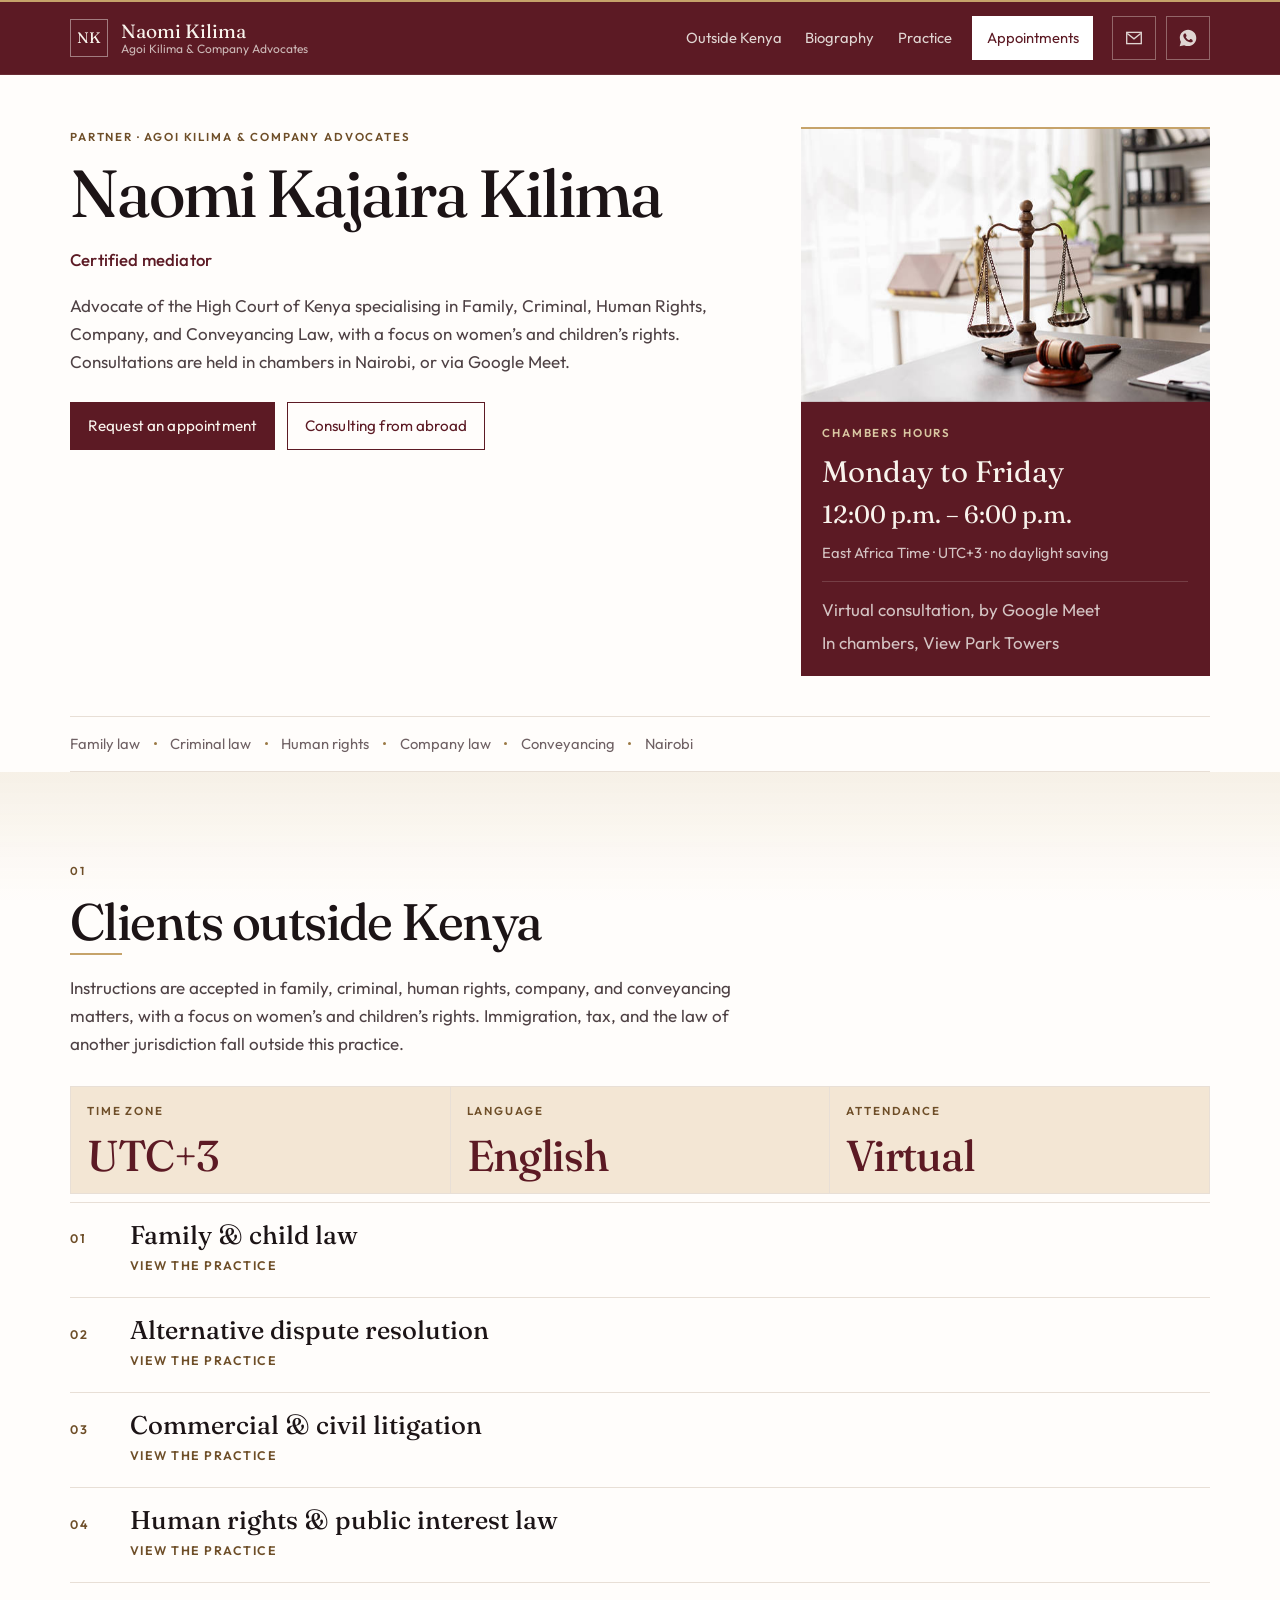
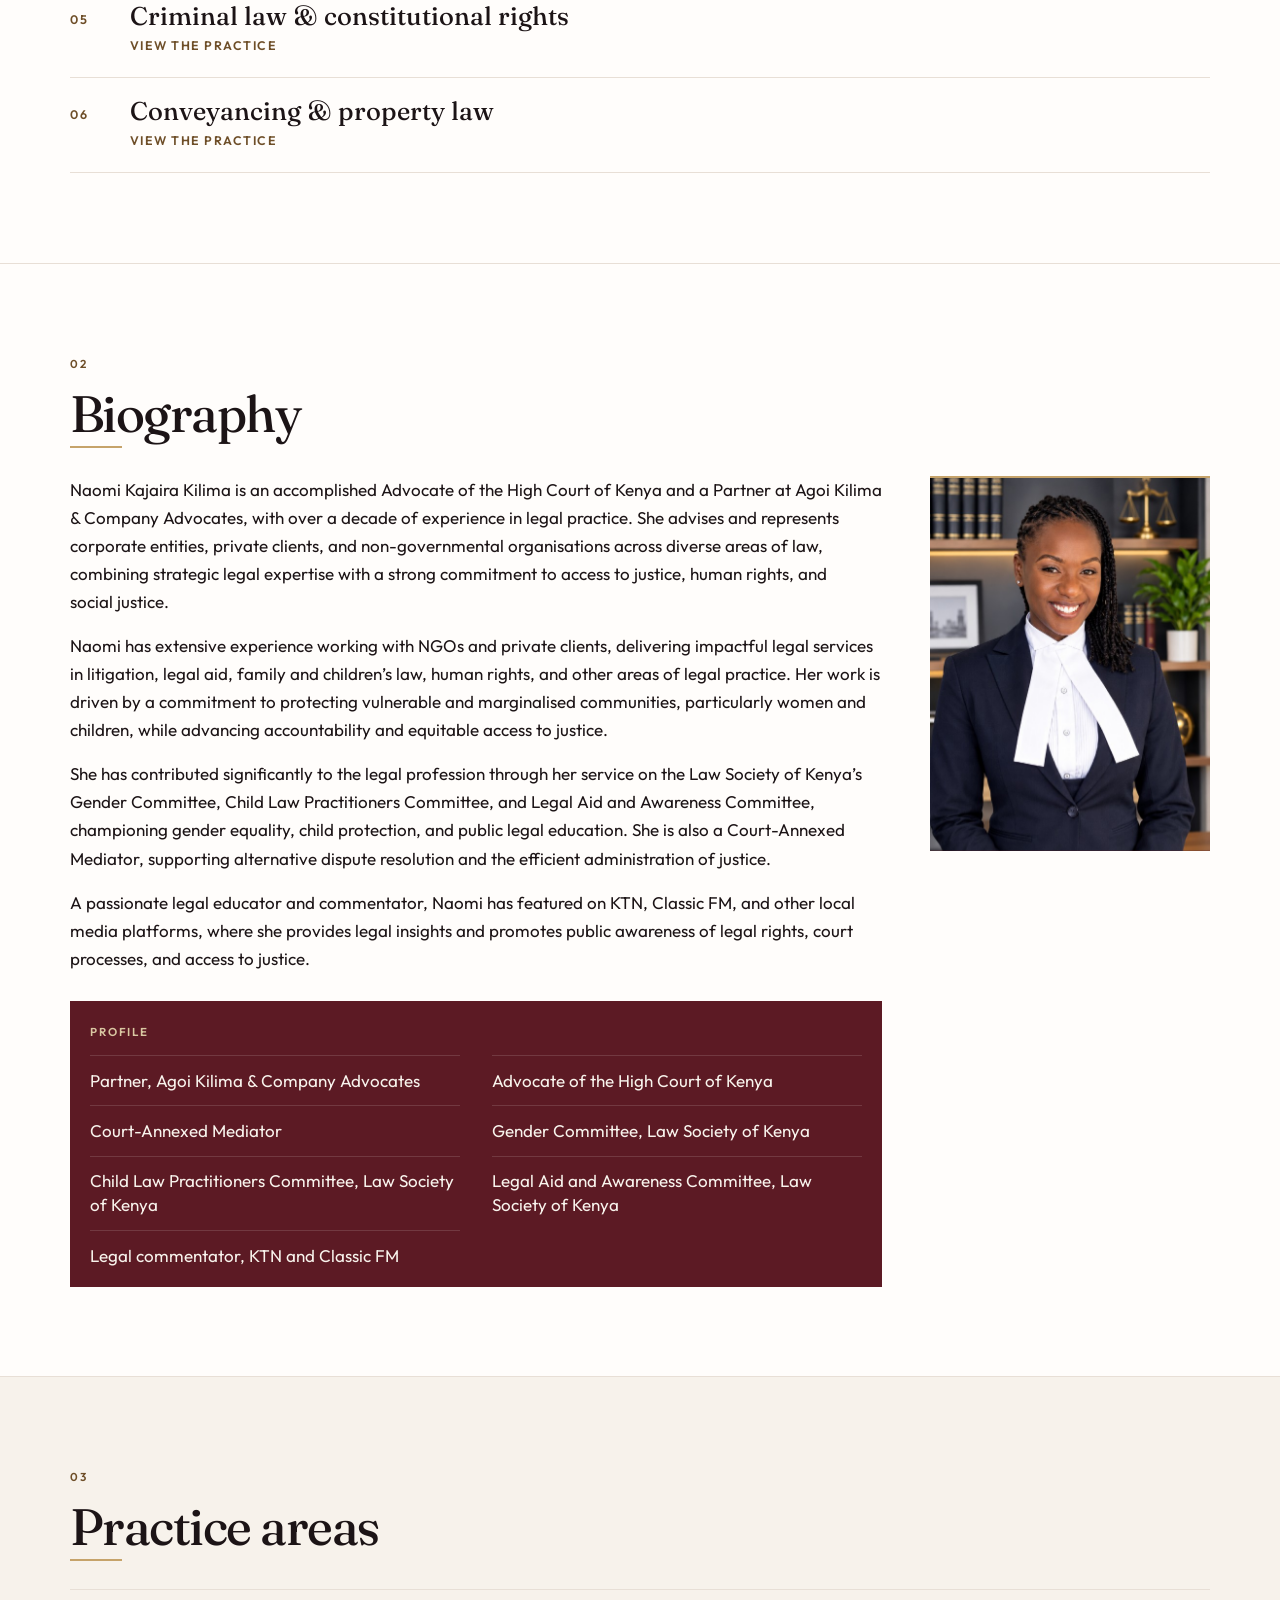
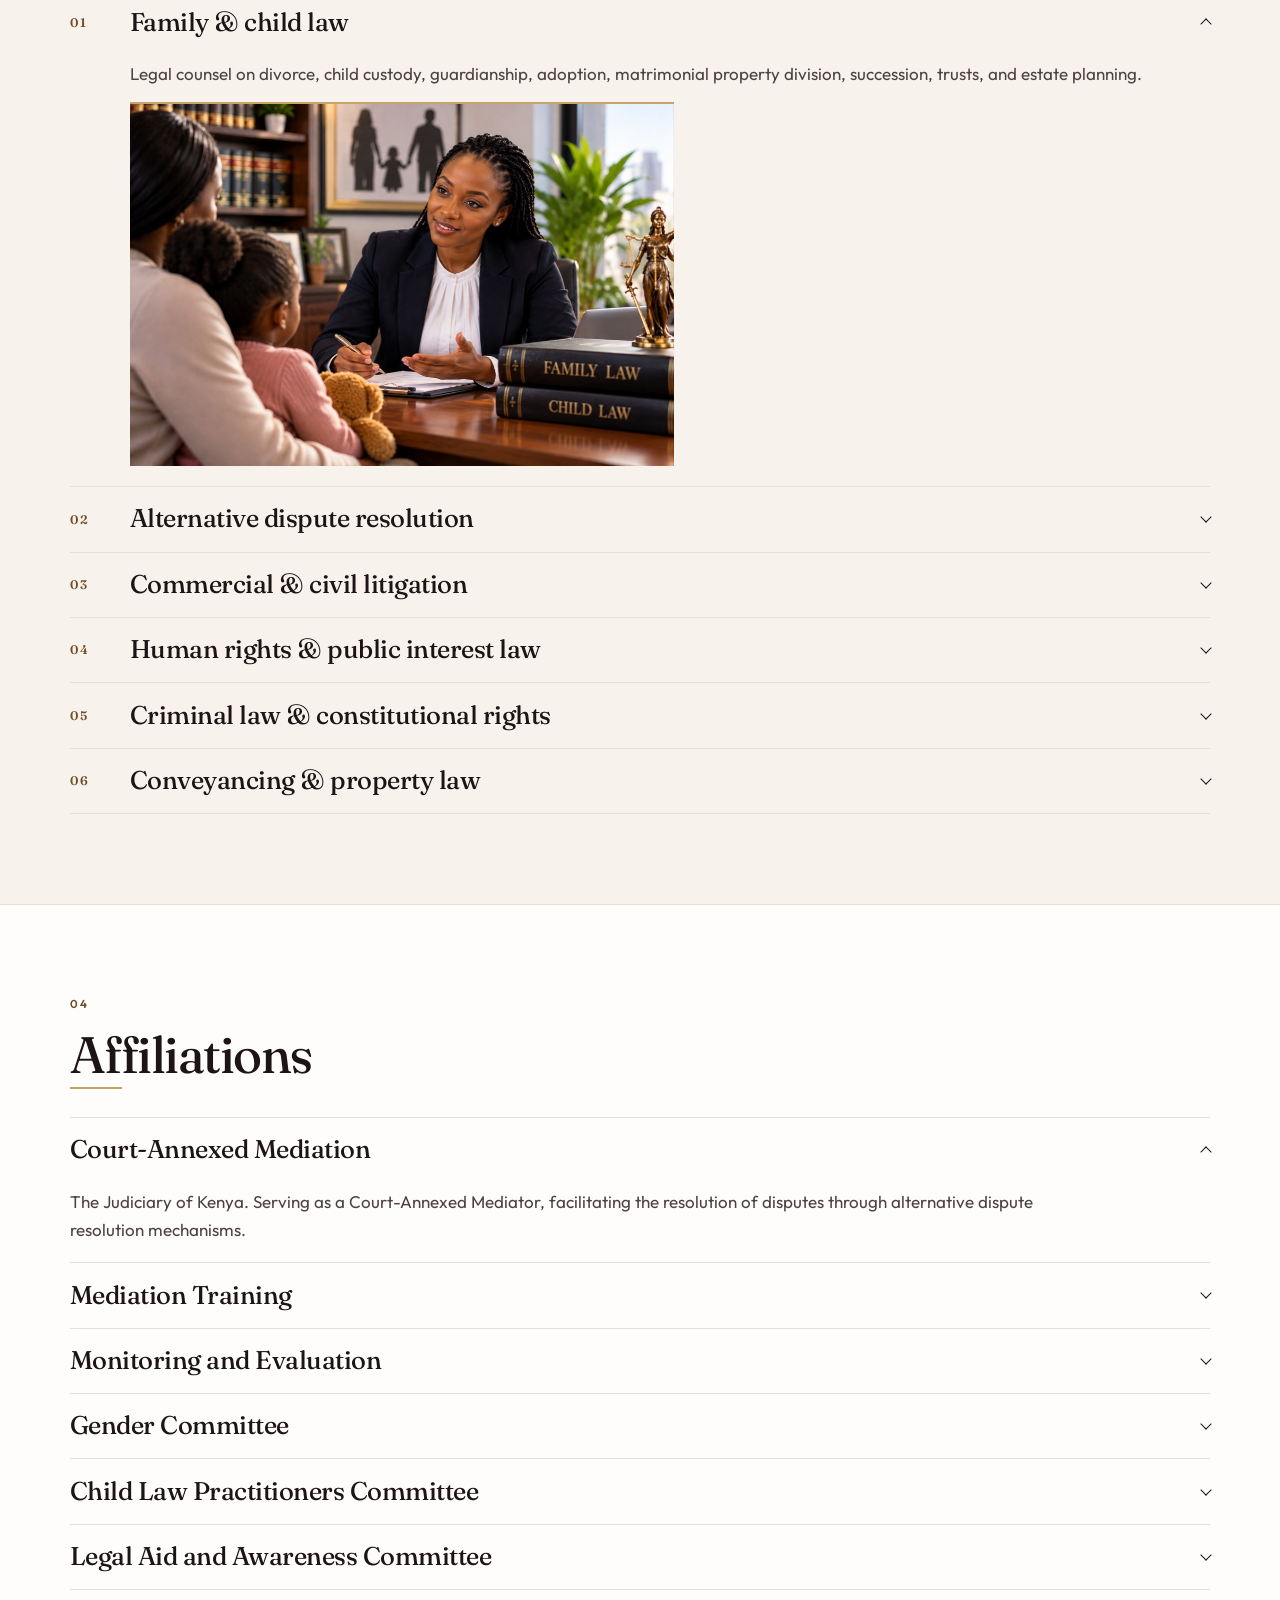
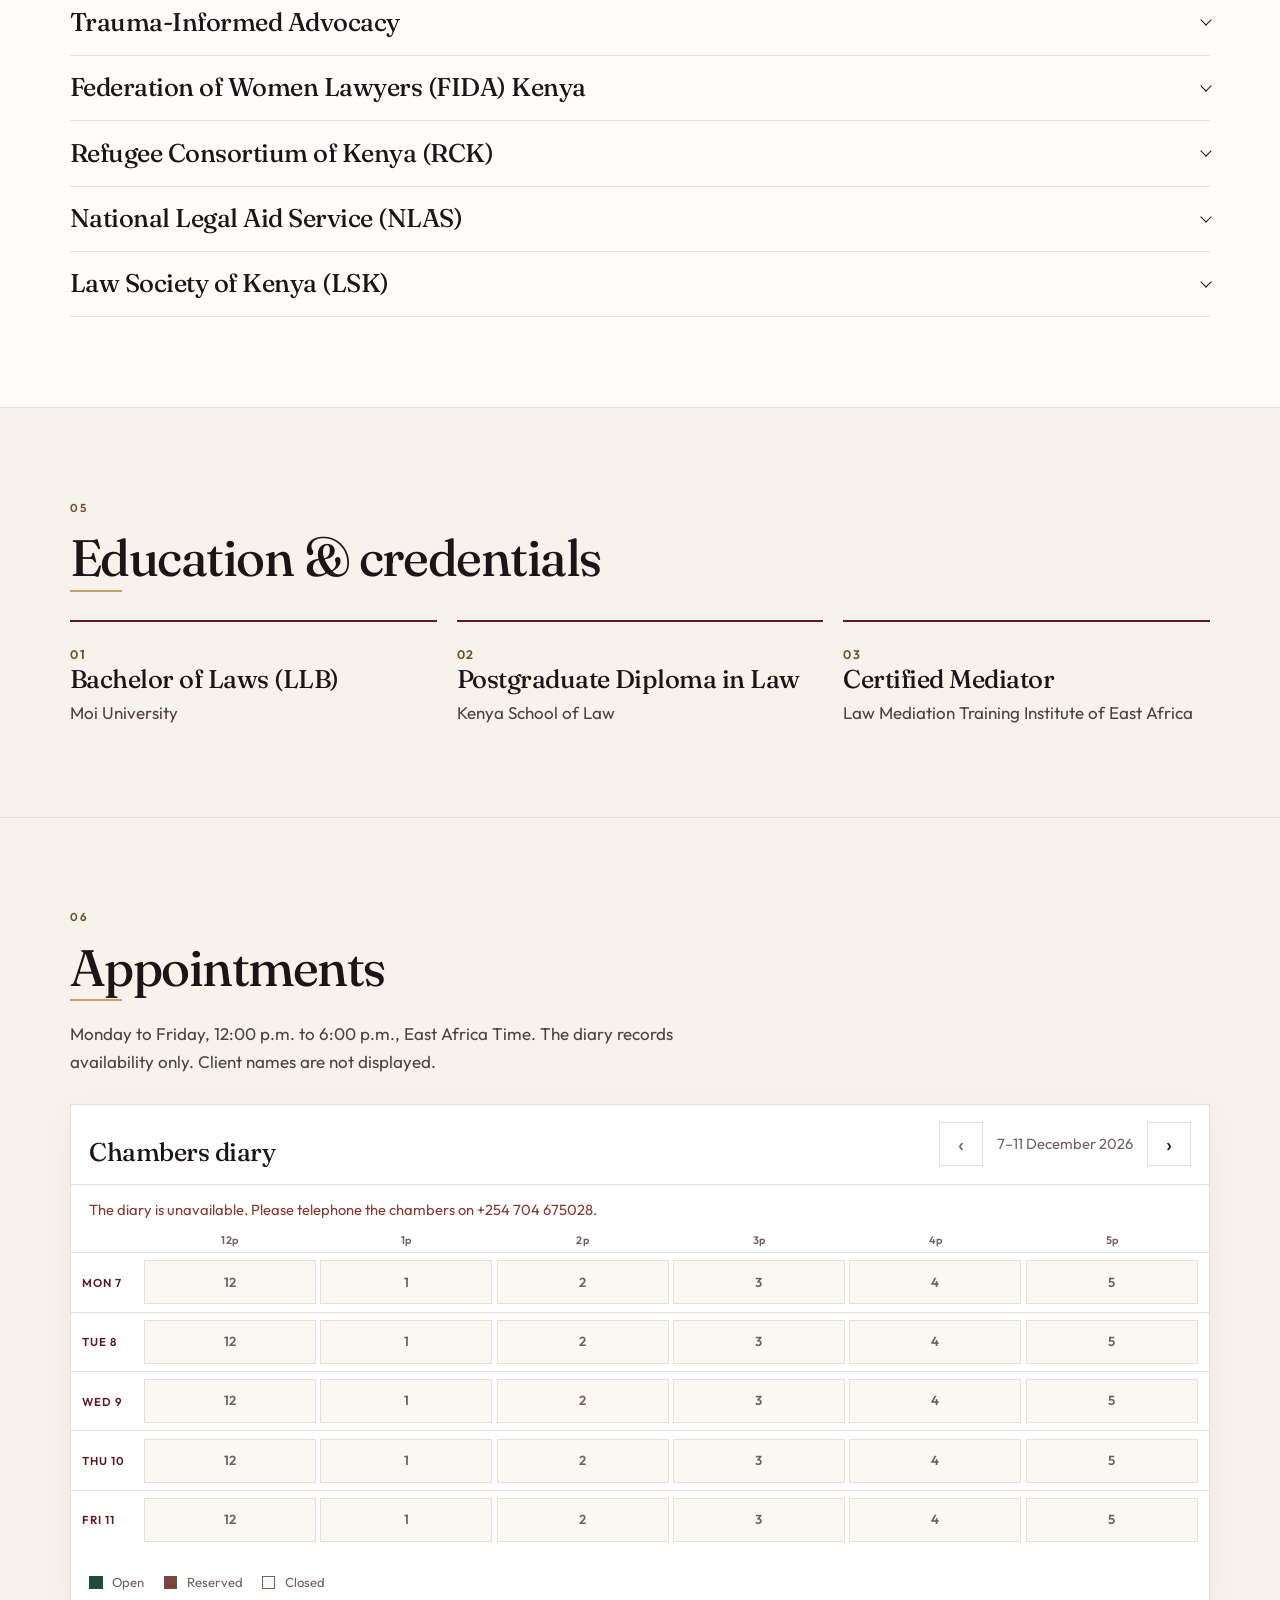
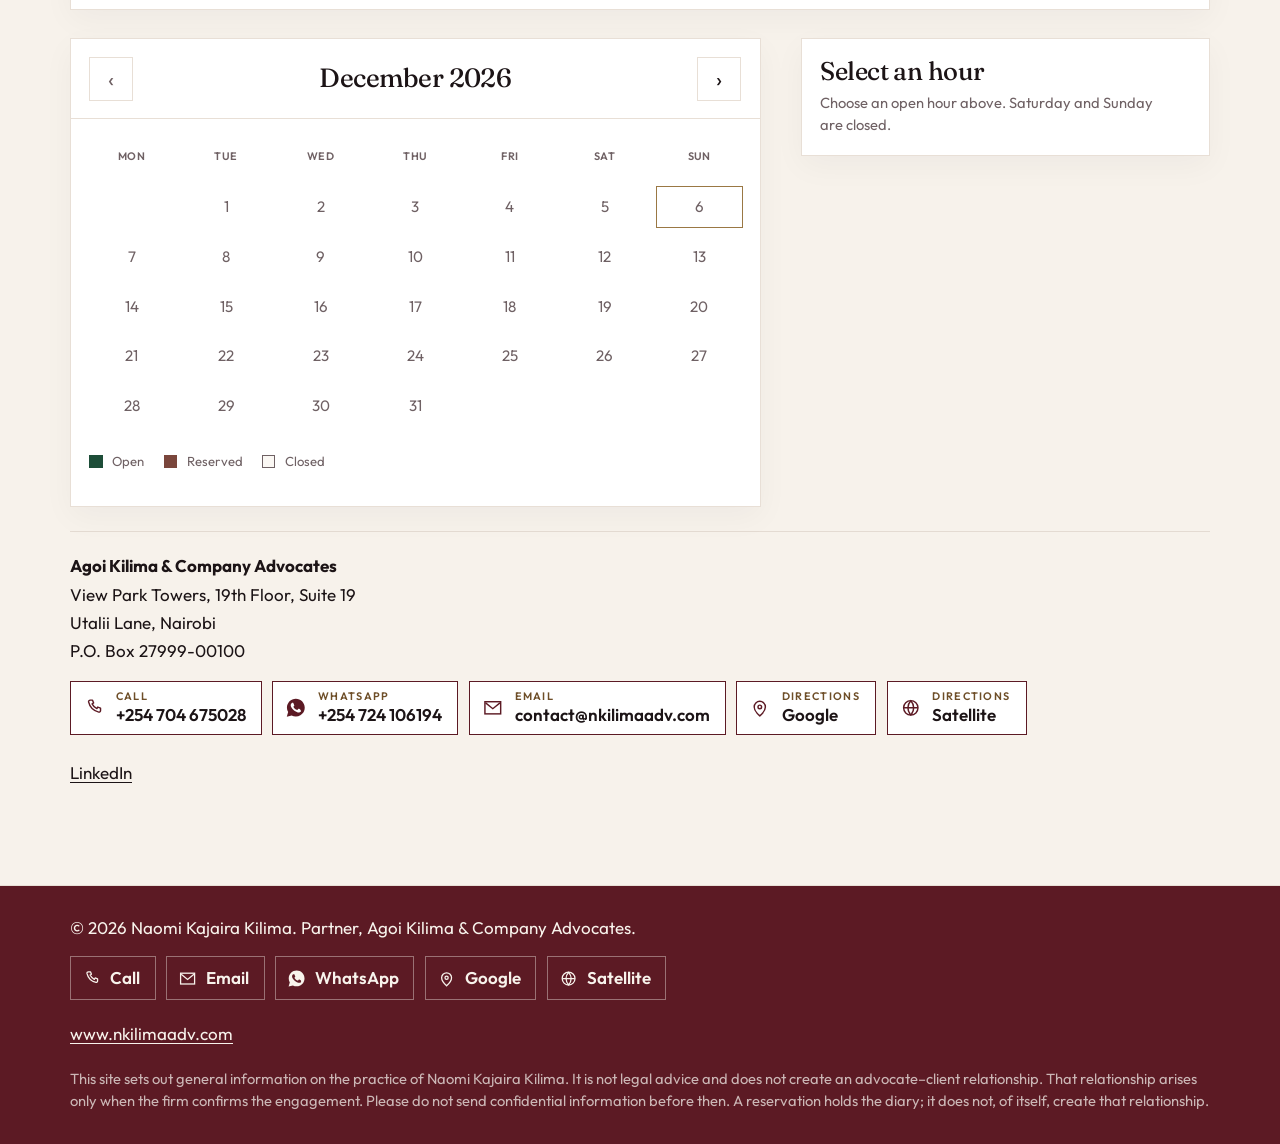
==== commit 2d9b0988: "Turn call, WhatsApp, and email into buttons, and open directions in Google or satellite. Co-authored" ====
--- a/index.html
+++ b/index.html
@@ -162,7 +162,7 @@
               "latitude": -1.2828,
               "longitude": 36.8161
             },
-            "hasMap": "https://www.google.com/maps/search/?api=1&query=View+Park+Towers+Utalii+Lane+Nairobi",
+            "hasMap": "https://www.google.com/maps/dir/?api=1&destination=View+Park+Towers,+Utalii+Lane,+Nairobi",
             "areaServed": [
               { "@type": "City", "name": "Nairobi" },
               { "@type": "Country", "name": "Kenya" }
@@ -961,9 +961,23 @@
             Utalii Lane, Nairobi<br />
             P.O. Box 27999-00100
           </address>
-          <p class="reach-list">
-            <a href="tel:+254704675028">+254 704 675028</a>
-            <a class="reach-item" href="https://wa.me/254724106194" target="_blank" rel="noopener noreferrer">
+          <div class="reach-actions">
+            <a class="reach-btn" href="tel:+254704675028">
+              <svg viewBox="0 0 24 24" aria-hidden="true" focusable="false">
+                <path
+                  fill="none"
+                  stroke="currentColor"
+                  stroke-width="1.6"
+                  stroke-linejoin="round"
+                  d="M8 3.5h2.6l1.2 3.1-1.7 1a12.2 12.2 0 0 0 5.3 5.3l1-1.7 3.1 1.2V15a1.8 1.8 0 0 1-2 1.8A15.2 15.2 0 0 1 6.2 5.5 1.8 1.8 0 0 1 8 3.5z"
+                />
+              </svg>
+              <span>
+                <span class="reach-kind">Call</span>
+                +254 704 675028
+              </span>
+            </a>
+            <a class="reach-btn" href="https://wa.me/254724106194" target="_blank" rel="noopener noreferrer">
               <svg viewBox="0 0 24 24" aria-hidden="true" focusable="false">
                 <path
                   fill="currentColor"
@@ -975,7 +989,7 @@
                 +254 724 106194
               </span>
             </a>
-            <a class="reach-item" href="mailto:contact@nkilimaadv.com?subject=Enquiry">
+            <a class="reach-btn" href="mailto:contact@nkilimaadv.com?subject=Enquiry">
               <svg viewBox="0 0 24 24" aria-hidden="true" focusable="false">
                 <rect x="3.25" y="5.25" width="17.5" height="13.5" fill="none" stroke="currentColor" stroke-width="1.6" />
                 <path d="M4 6.5 12 13l8-6.5" fill="none" stroke="currentColor" stroke-width="1.6" />
@@ -985,14 +999,48 @@
                 contact@nkilimaadv.com
               </span>
             </a>
-          </p>
-          <p class="contact-links">
             <a
-              href="https://www.google.com/maps/search/?api=1&amp;query=View+Park+Towers+Utalii+Lane+Nairobi"
+              class="reach-btn"
+              href="https://www.google.com/maps/dir/?api=1&amp;destination=View+Park+Towers,+Utalii+Lane,+Nairobi"
               target="_blank"
               rel="noopener noreferrer"
-              >Directions</a
             >
+              <svg viewBox="0 0 24 24" aria-hidden="true" focusable="false">
+                <path
+                  fill="none"
+                  stroke="currentColor"
+                  stroke-width="1.6"
+                  d="M12 21s6.2-5.4 6.2-10a6.2 6.2 0 1 0-12.4 0C5.8 15.6 12 21 12 21z"
+                />
+                <circle cx="12" cy="11" r="2" fill="none" stroke="currentColor" stroke-width="1.6" />
+              </svg>
+              <span>
+                <span class="reach-kind">Directions</span>
+                Google
+              </span>
+            </a>
+            <a
+              class="reach-btn"
+              href="https://www.google.com/maps?q=View+Park+Towers,+Utalii+Lane,+Nairobi&amp;t=k&amp;z=18"
+              target="_blank"
+              rel="noopener noreferrer"
+            >
+              <svg viewBox="0 0 24 24" aria-hidden="true" focusable="false">
+                <circle cx="12" cy="12" r="8" fill="none" stroke="currentColor" stroke-width="1.6" />
+                <path
+                  fill="none"
+                  stroke="currentColor"
+                  stroke-width="1.6"
+                  d="M4.2 12h15.6M12 4.2c2.1 2.3 3.2 4.9 3.2 7.8s-1.1 5.5-3.2 7.8c-2.1-2.3-3.2-4.9-3.2-7.8s1.1-5.5 3.2-7.8z"
+                />
+              </svg>
+              <span>
+                <span class="reach-kind">Directions</span>
+                Satellite
+              </span>
+            </a>
+          </div>
+          <p class="contact-links">
             <a
               href="https://www.linkedin.com/in/naomi-kajaira-5913209b/"
               target="_blank"
@@ -1012,6 +1060,18 @@
           &amp; Company Advocates.
         </p>
         <p class="footer-reach">
+          <a class="icon-link" href="tel:+254704675028">
+            <svg viewBox="0 0 24 24" aria-hidden="true" focusable="false">
+              <path
+                fill="none"
+                stroke="currentColor"
+                stroke-width="1.6"
+                stroke-linejoin="round"
+                d="M8 3.5h2.6l1.2 3.1-1.7 1a12.2 12.2 0 0 0 5.3 5.3l1-1.7 3.1 1.2V15a1.8 1.8 0 0 1-2 1.8A15.2 15.2 0 0 1 6.2 5.5 1.8 1.8 0 0 1 8 3.5z"
+              />
+            </svg>
+            Call
+          </a>
           <a class="icon-link" href="mailto:contact@nkilimaadv.com?subject=Enquiry">
             <svg viewBox="0 0 24 24" aria-hidden="true" focusable="false">
               <rect x="3.25" y="5.25" width="17.5" height="13.5" fill="none" stroke="currentColor" stroke-width="1.6" />
@@ -1028,6 +1088,40 @@
             </svg>
             WhatsApp
           </a>
+          <a
+            class="icon-link"
+            href="https://www.google.com/maps/dir/?api=1&amp;destination=View+Park+Towers,+Utalii+Lane,+Nairobi"
+            target="_blank"
+            rel="noopener noreferrer"
+          >
+            <svg viewBox="0 0 24 24" aria-hidden="true" focusable="false">
+              <path
+                fill="none"
+                stroke="currentColor"
+                stroke-width="1.6"
+                d="M12 21s6.2-5.4 6.2-10a6.2 6.2 0 1 0-12.4 0C5.8 15.6 12 21 12 21z"
+              />
+              <circle cx="12" cy="11" r="2" fill="none" stroke="currentColor" stroke-width="1.6" />
+            </svg>
+            Google
+          </a>
+          <a
+            class="icon-link"
+            href="https://www.google.com/maps?q=View+Park+Towers,+Utalii+Lane,+Nairobi&amp;t=k&amp;z=18"
+            target="_blank"
+            rel="noopener noreferrer"
+          >
+            <svg viewBox="0 0 24 24" aria-hidden="true" focusable="false">
+              <circle cx="12" cy="12" r="8" fill="none" stroke="currentColor" stroke-width="1.6" />
+              <path
+                fill="none"
+                stroke="currentColor"
+                stroke-width="1.6"
+                d="M4.2 12h15.6M12 4.2c2.1 2.3 3.2 4.9 3.2 7.8s-1.1 5.5-3.2 7.8c-2.1-2.3-3.2-4.9-3.2-7.8s1.1-5.5 3.2-7.8z"
+              />
+            </svg>
+            Satellite
+          </a>
         </p>
         <p><a href="https://www.nkilimaadv.com/">www.nkilimaadv.com</a></p>
         <p class="disclaimer">
--- a/styles.css
+++ b/styles.css
@@ -1512,25 +1512,30 @@
   font-style: normal;
 }
 
-.reach-list {
-  display: grid;
-  gap: 0.15rem;
-  margin: 0;
-}
-
-.reach-item {
+.reach-actions {
   display: flex;
+  flex-wrap: wrap;
+  gap: 0.65rem;
+}
+
+.reach-btn {
+  display: inline-flex;
   align-items: center;
   gap: 0.7rem;
-  width: fit-content;
+  min-height: 3.4rem;
   max-width: 100%;
-  color: inherit;
+  padding: 0.55rem 0.95rem 0.55rem 0.75rem;
+  border: 1px solid var(--navy);
+  background: white;
+  color: var(--ink);
+  font-weight: 600;
+  line-height: 1.25;
   text-decoration: none;
 }
 
-.reach-item svg {
-  width: 1.45rem;
-  height: 1.45rem;
+.reach-btn svg {
+  width: 1.35rem;
+  height: 1.35rem;
   flex: 0 0 auto;
   color: var(--navy);
 }
@@ -1544,14 +1549,14 @@
   text-transform: uppercase;
 }
 
-.reach-item:hover span {
-  text-decoration: underline;
-  text-decoration-color: var(--brass);
-  text-underline-offset: 0.16em;
-}
-
-.reach-item:hover .reach-kind {
-  text-decoration: none;
+.reach-btn:hover {
+  background: var(--navy);
+  color: var(--cream);
+}
+
+.reach-btn:hover svg,
+.reach-btn:hover .reach-kind {
+  color: #d9c7a2;
 }
 
 .contact-links {
@@ -1724,8 +1729,12 @@
 
 @media (min-width: 900px) {
   .chambers-row {
-    grid-template-columns: 1.4fr 1fr auto;
+    grid-template-columns: minmax(16rem, 0.7fr) minmax(0, 1.6fr);
     align-items: start;
+  }
+
+  .reach-actions {
+    grid-column: 1 / -1;
   }
 }
 
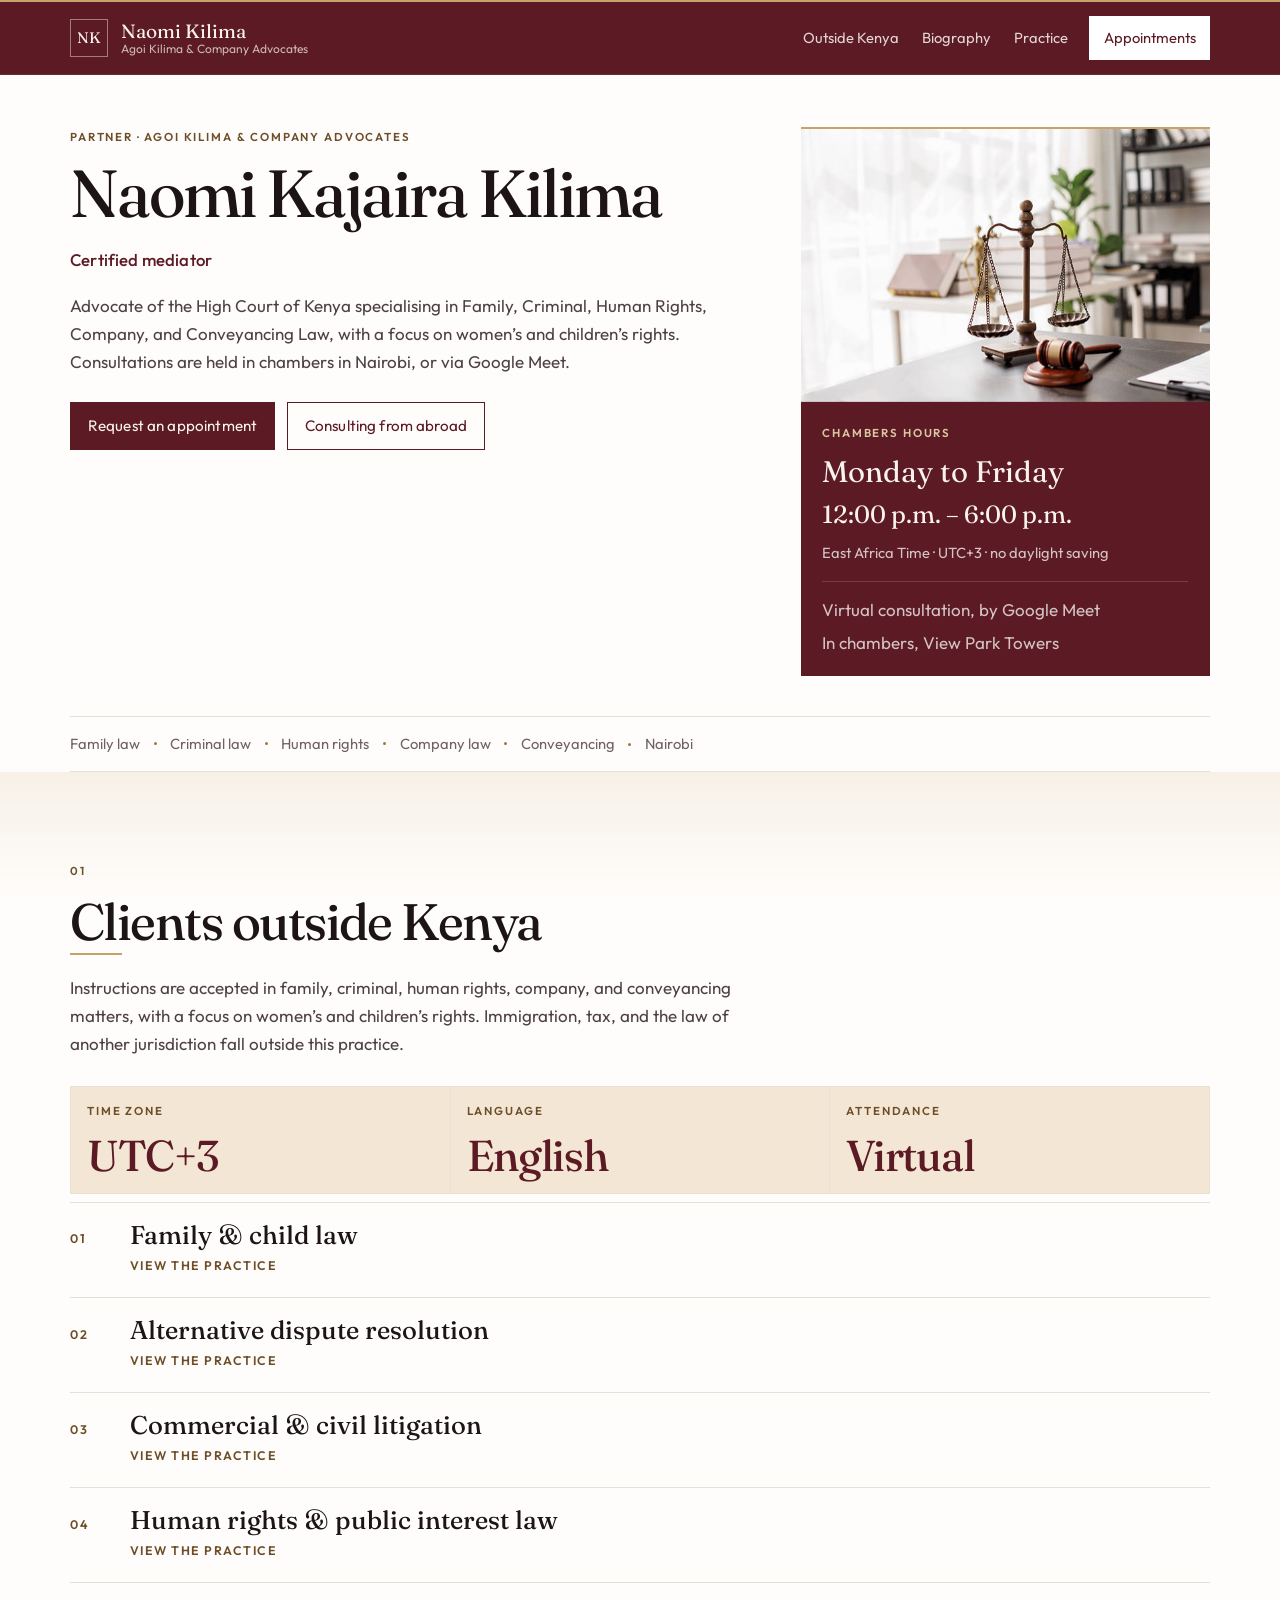
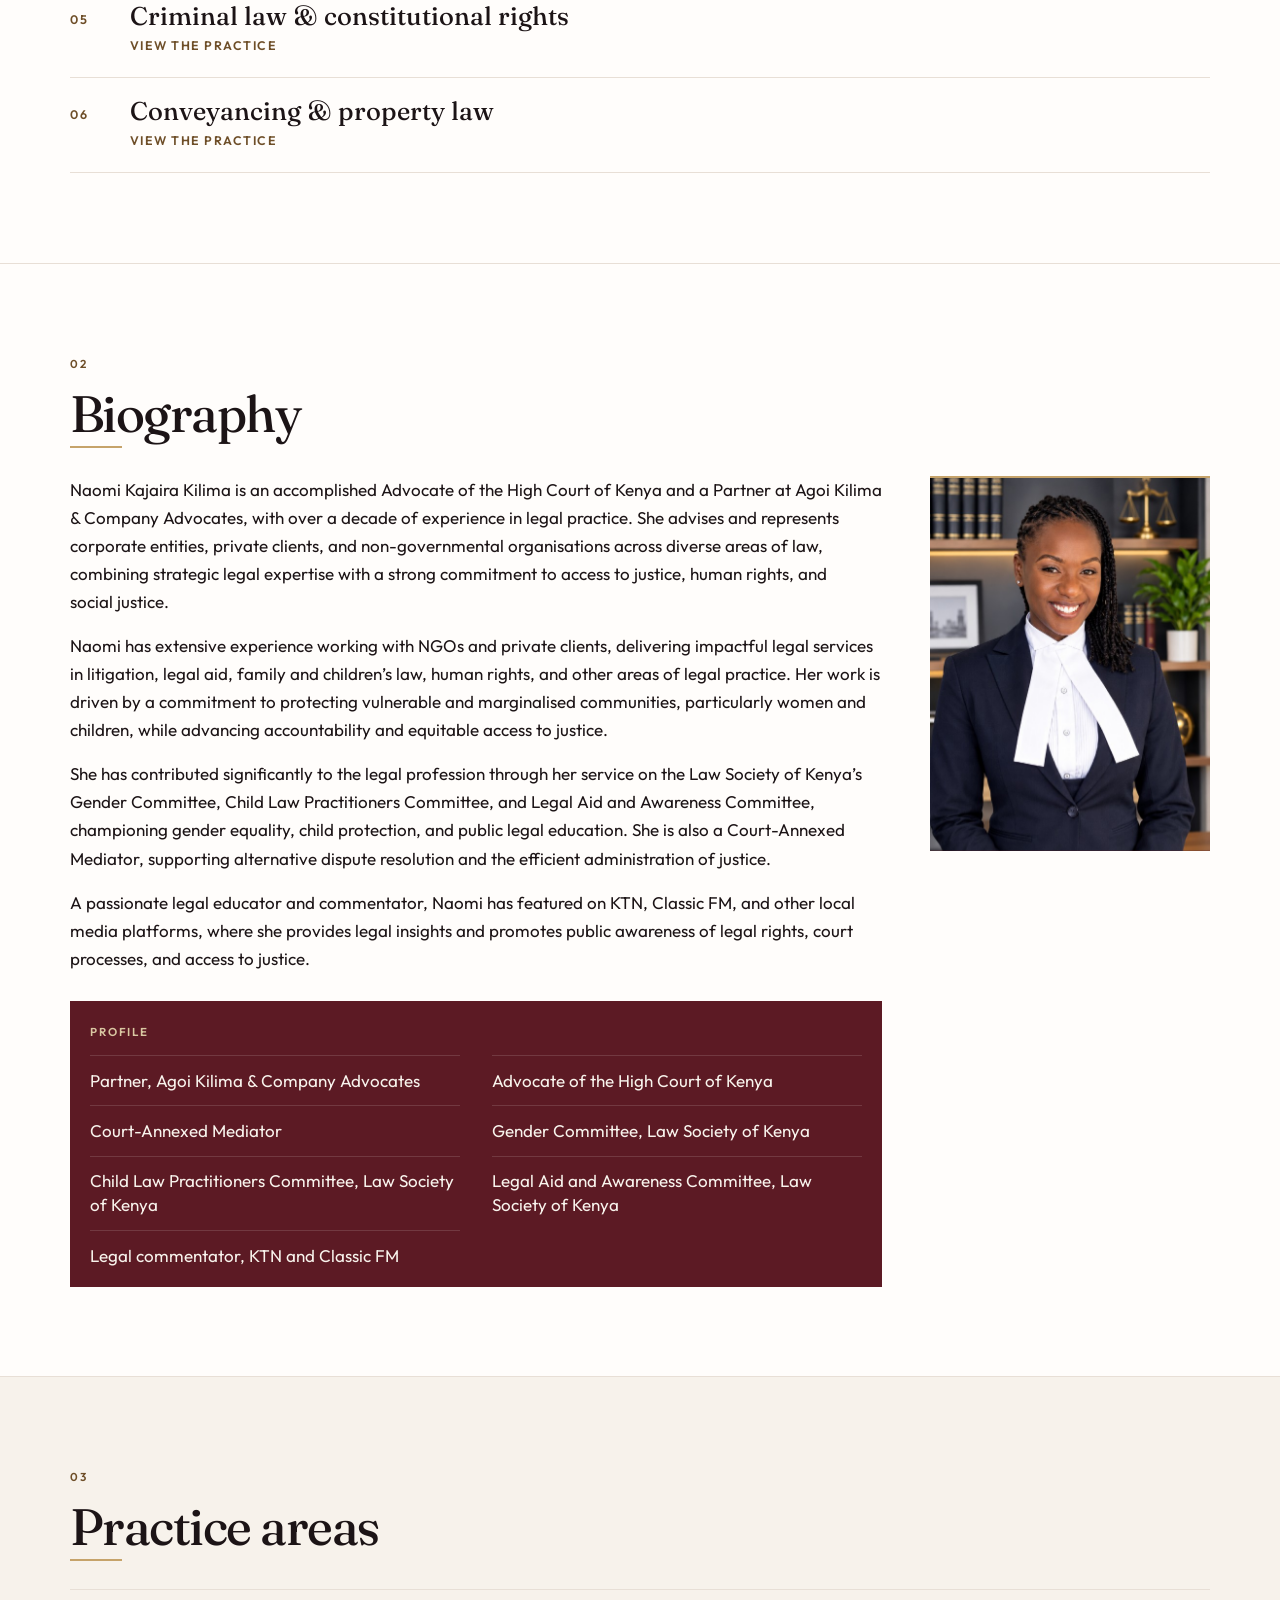
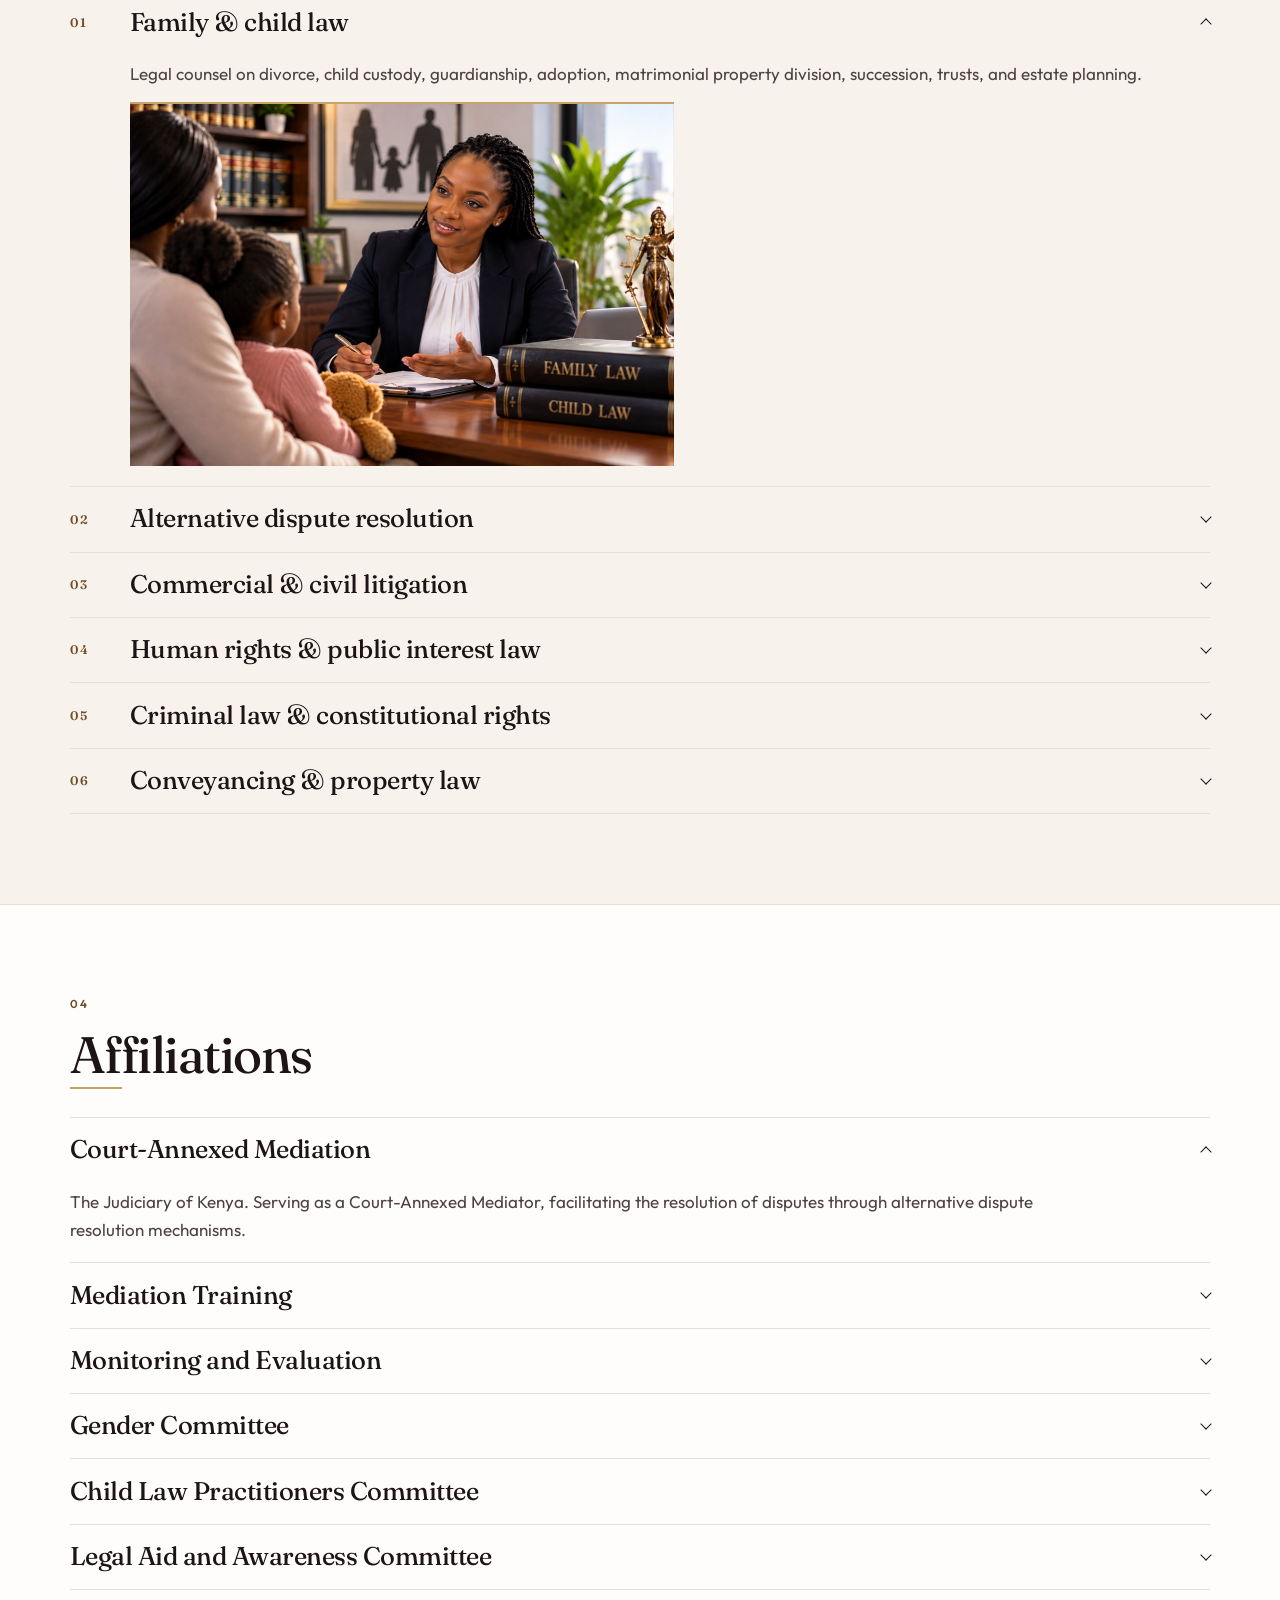
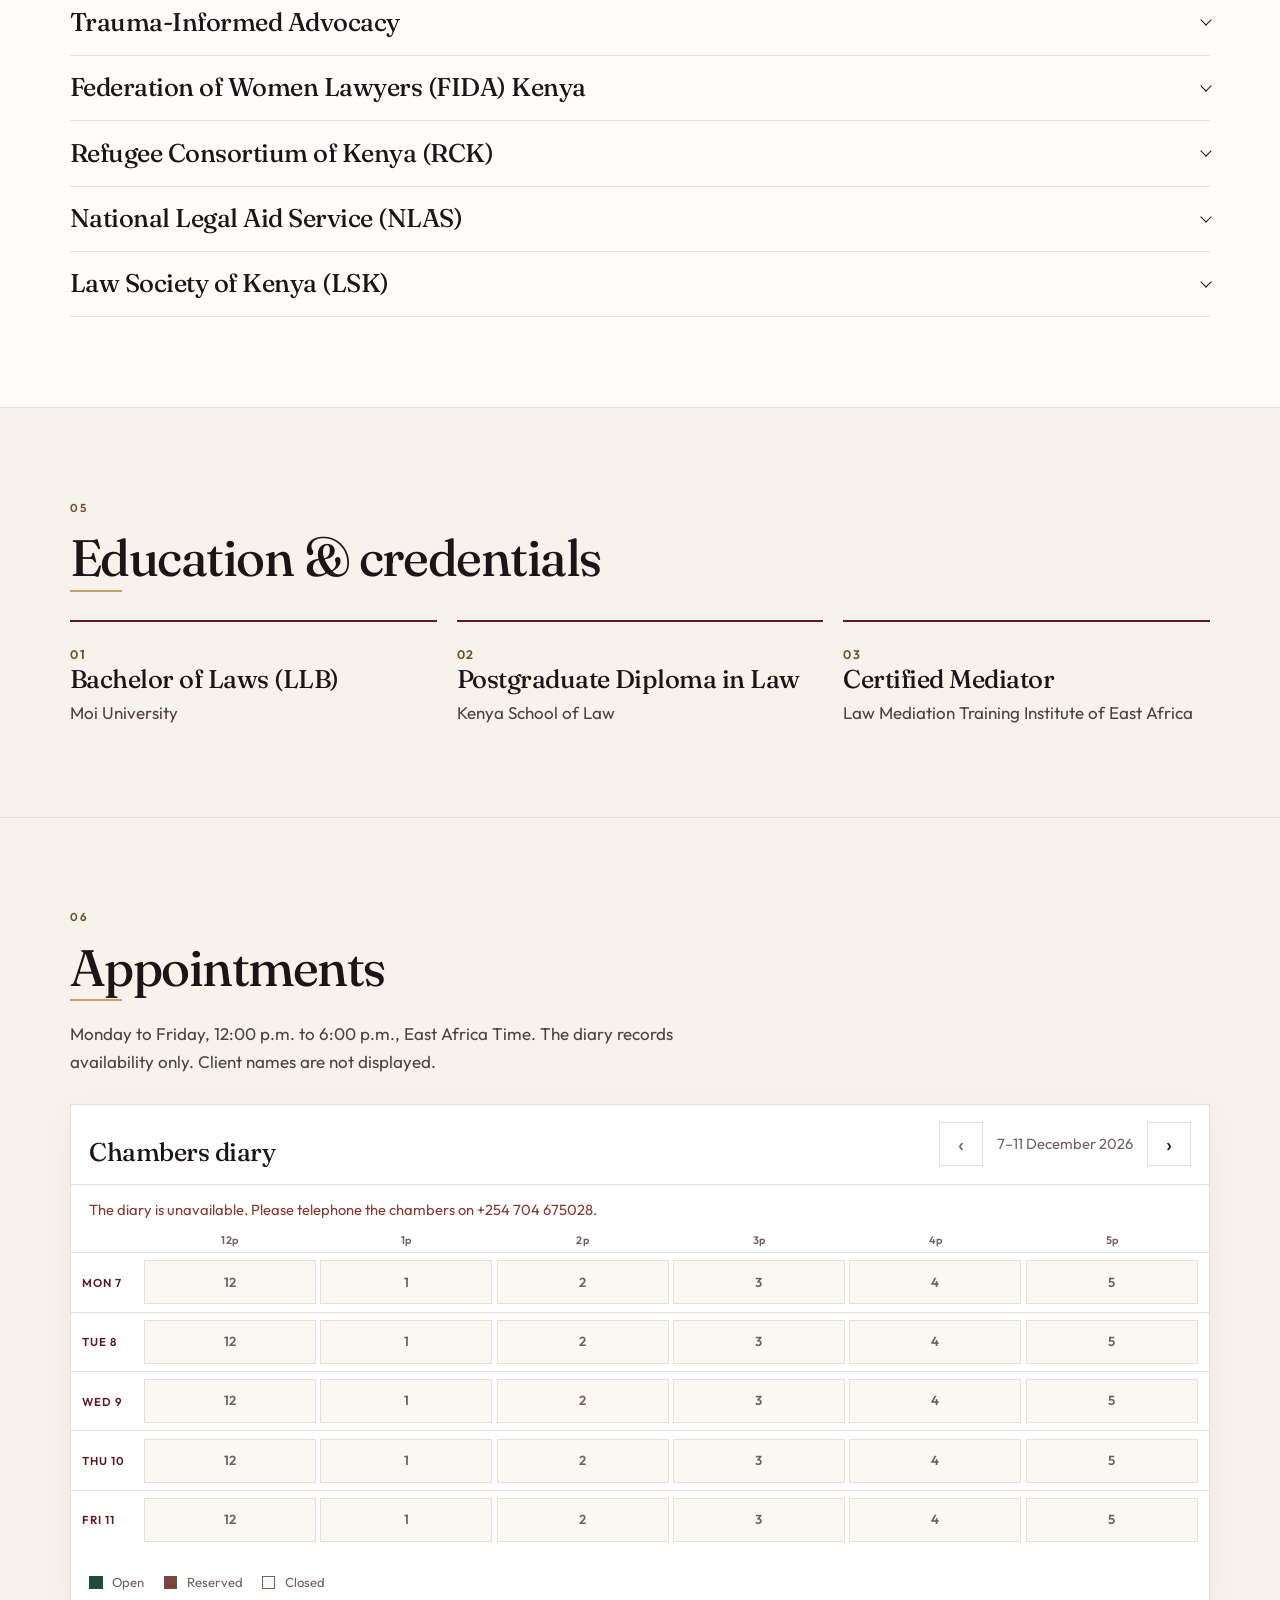
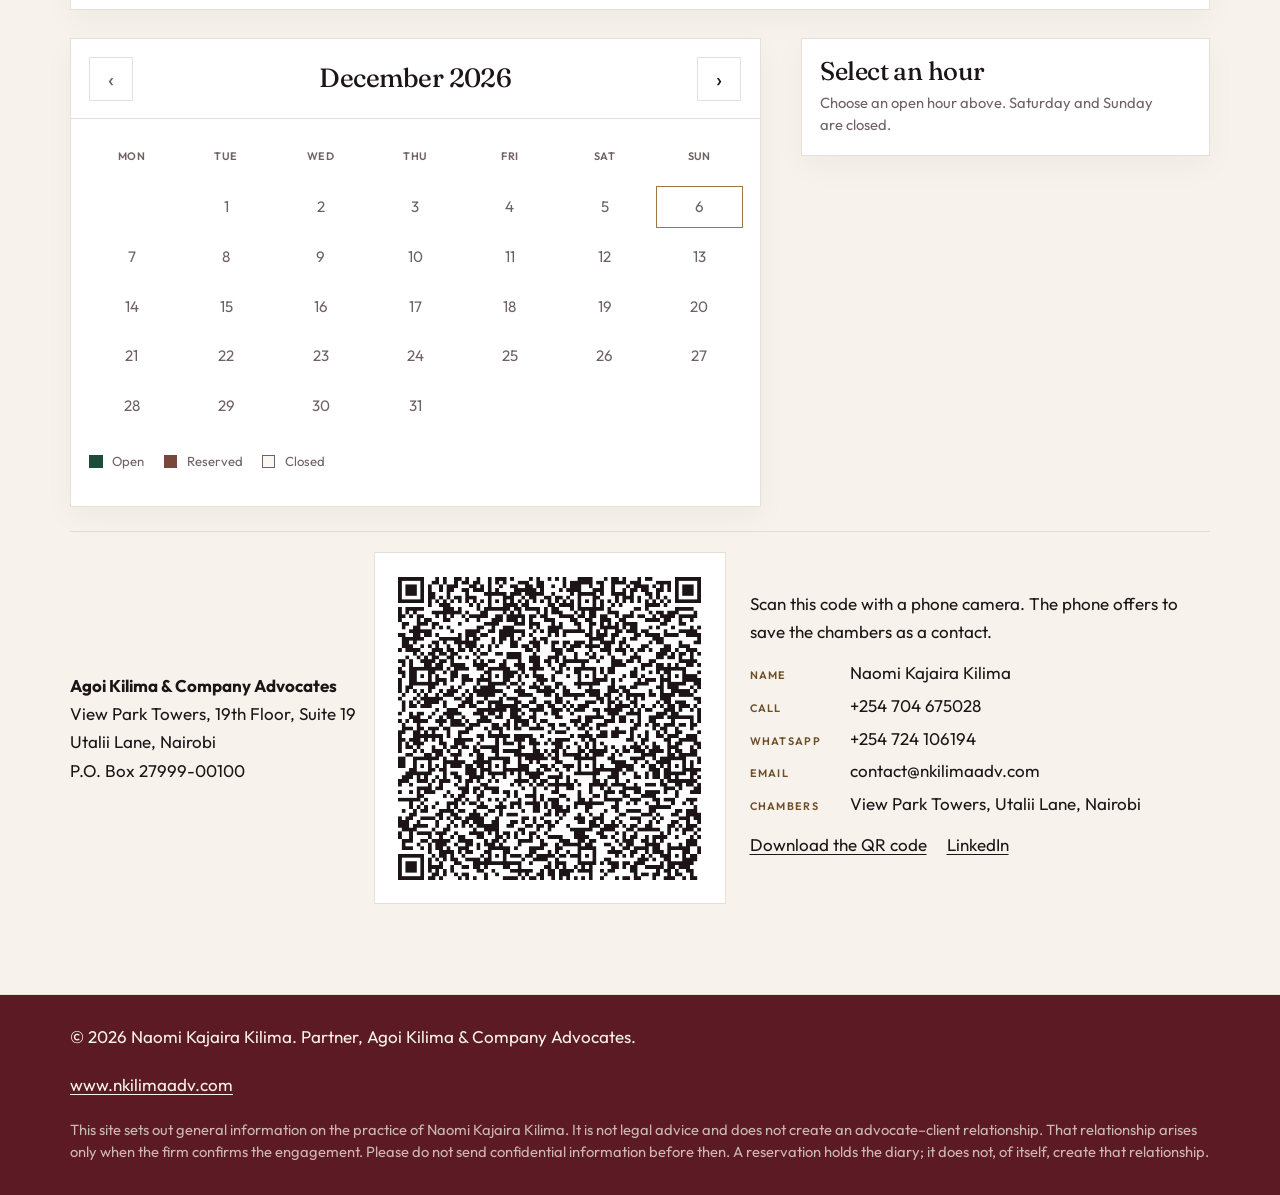
==== commit d5dfa6f6: "Replace the contact buttons with a downloadable QR code that saves the chambers as a phone contact. " ====
--- a/index.html
+++ b/index.html
@@ -274,30 +274,6 @@
           <a href="#biography">Biography</a>
           <a href="#practice">Practice</a>
           <a class="nav-cta" href="#appointments">Appointments</a>
-          <span class="nav-reach">
-            <a class="nav-icon" href="mailto:contact@nkilimaadv.com?subject=Enquiry" aria-label="Email the chambers">
-              <svg viewBox="0 0 24 24" aria-hidden="true" focusable="false">
-                <rect x="3.25" y="5.25" width="17.5" height="13.5" fill="none" stroke="currentColor" stroke-width="1.6" />
-                <path d="M4 6.5 12 13l8-6.5" fill="none" stroke="currentColor" stroke-width="1.6" />
-              </svg>
-              <span>Email</span>
-            </a>
-            <a
-              class="nav-icon"
-              href="https://wa.me/254724106194"
-              target="_blank"
-              rel="noopener noreferrer"
-              aria-label="WhatsApp +254 724 106194"
-            >
-              <svg viewBox="0 0 24 24" aria-hidden="true" focusable="false">
-                <path
-                  fill="currentColor"
-                  d="M12.04 2C6.58 2 2.15 6.4 2.15 11.83c0 1.74.46 3.44 1.34 4.94L2 22l5.39-1.41a10.1 10.1 0 0 0 4.65 1.12h.01c5.46 0 9.89-4.4 9.89-9.83C21.94 6.4 17.5 2 12.04 2zm5.76 13.88c-.24.68-1.4 1.25-1.94 1.33-.5.08-1.12.11-1.81-.11-.42-.14-.95-.31-1.64-.6-2.88-1.24-4.76-4.14-4.9-4.33-.14-.19-1.16-1.54-1.16-2.94s.73-2.08 1-2.37c.24-.27.64-.39 1.02-.39.12 0 .23 0 .33.01.3.01.44.03.64.49.24.58.82 2 .89 2.15.07.14.12.32.02.51-.09.19-.14.31-.28.48-.14.17-.29.37-.42.5-.14.14-.28.29-.12.56.16.27.71 1.17 1.53 1.9 1.05.94 1.94 1.23 2.21 1.37.27.14.43.12.59-.07.16-.19.68-.79.86-1.06.18-.27.36-.22.6-.13.24.09 1.54.73 1.8.86.27.13.44.2.51.31.07.11.07.65-.17 1.33z"
-                />
-              </svg>
-              <span>WhatsApp</span>
-            </a>
-          </span>
         </nav>
       </div>
     </header>
@@ -961,93 +937,34 @@
             Utalii Lane, Nairobi<br />
             P.O. Box 27999-00100
           </address>
-          <div class="reach-actions">
-            <a class="reach-btn" href="tel:+254704675028">
-              <svg viewBox="0 0 24 24" aria-hidden="true" focusable="false">
-                <path
-                  fill="none"
-                  stroke="currentColor"
-                  stroke-width="1.6"
-                  stroke-linejoin="round"
-                  d="M8 3.5h2.6l1.2 3.1-1.7 1a12.2 12.2 0 0 0 5.3 5.3l1-1.7 3.1 1.2V15a1.8 1.8 0 0 1-2 1.8A15.2 15.2 0 0 1 6.2 5.5 1.8 1.8 0 0 1 8 3.5z"
-                />
-              </svg>
-              <span>
-                <span class="reach-kind">Call</span>
-                +254 704 675028
-              </span>
-            </a>
-            <a class="reach-btn" href="https://wa.me/254724106194" target="_blank" rel="noopener noreferrer">
-              <svg viewBox="0 0 24 24" aria-hidden="true" focusable="false">
-                <path
-                  fill="currentColor"
-                  d="M12.04 2C6.58 2 2.15 6.4 2.15 11.83c0 1.74.46 3.44 1.34 4.94L2 22l5.39-1.41a10.1 10.1 0 0 0 4.65 1.12h.01c5.46 0 9.89-4.4 9.89-9.83C21.94 6.4 17.5 2 12.04 2zm5.76 13.88c-.24.68-1.4 1.25-1.94 1.33-.5.08-1.12.11-1.81-.11-.42-.14-.95-.31-1.64-.6-2.88-1.24-4.76-4.14-4.9-4.33-.14-.19-1.16-1.54-1.16-2.94s.73-2.08 1-2.37c.24-.27.64-.39 1.02-.39.12 0 .23 0 .33.01.3.01.44.03.64.49.24.58.82 2 .89 2.15.07.14.12.32.02.51-.09.19-.14.31-.28.48-.14.17-.29.37-.42.5-.14.14-.28.29-.12.56.16.27.71 1.17 1.53 1.9 1.05.94 1.94 1.23 2.21 1.37.27.14.43.12.59-.07.16-.19.68-.79.86-1.06.18-.27.36-.22.6-.13.24.09 1.54.73 1.8.86.27.13.44.2.51.31.07.11.07.65-.17 1.33z"
-                />
-              </svg>
-              <span>
-                <span class="reach-kind">WhatsApp</span>
-                +254 724 106194
-              </span>
-            </a>
-            <a class="reach-btn" href="mailto:contact@nkilimaadv.com?subject=Enquiry">
-              <svg viewBox="0 0 24 24" aria-hidden="true" focusable="false">
-                <rect x="3.25" y="5.25" width="17.5" height="13.5" fill="none" stroke="currentColor" stroke-width="1.6" />
-                <path d="M4 6.5 12 13l8-6.5" fill="none" stroke="currentColor" stroke-width="1.6" />
-              </svg>
-              <span>
-                <span class="reach-kind">Email</span>
-                contact@nkilimaadv.com
-              </span>
-            </a>
-            <a
-              class="reach-btn"
-              href="https://www.google.com/maps/dir/?api=1&amp;destination=View+Park+Towers,+Utalii+Lane,+Nairobi"
-              target="_blank"
-              rel="noopener noreferrer"
-            >
-              <svg viewBox="0 0 24 24" aria-hidden="true" focusable="false">
-                <path
-                  fill="none"
-                  stroke="currentColor"
-                  stroke-width="1.6"
-                  d="M12 21s6.2-5.4 6.2-10a6.2 6.2 0 1 0-12.4 0C5.8 15.6 12 21 12 21z"
-                />
-                <circle cx="12" cy="11" r="2" fill="none" stroke="currentColor" stroke-width="1.6" />
-              </svg>
-              <span>
-                <span class="reach-kind">Directions</span>
-                Google
-              </span>
-            </a>
-            <a
-              class="reach-btn"
-              href="https://www.google.com/maps?q=View+Park+Towers,+Utalii+Lane,+Nairobi&amp;t=k&amp;z=18"
-              target="_blank"
-              rel="noopener noreferrer"
-            >
-              <svg viewBox="0 0 24 24" aria-hidden="true" focusable="false">
-                <circle cx="12" cy="12" r="8" fill="none" stroke="currentColor" stroke-width="1.6" />
-                <path
-                  fill="none"
-                  stroke="currentColor"
-                  stroke-width="1.6"
-                  d="M4.2 12h15.6M12 4.2c2.1 2.3 3.2 4.9 3.2 7.8s-1.1 5.5-3.2 7.8c-2.1-2.3-3.2-4.9-3.2-7.8s1.1-5.5 3.2-7.8z"
-                />
-              </svg>
-              <span>
-                <span class="reach-kind">Directions</span>
-                Satellite
-              </span>
-            </a>
+          <div class="contact-card">
+            <img
+              class="contact-qr"
+              src="naomi-kilima-contact.png"
+              width="1020"
+              height="1020"
+              alt="QR code. Scan with a phone camera to save Naomi Kajaira Kilima as a contact."
+            />
+            <div class="contact-copy">
+              <p class="contact-lead">Scan this code with a phone camera. The phone offers to save the chambers as a contact.</p>
+              <ul class="contact-facts">
+                <li><span>Name</span> Naomi Kajaira Kilima</li>
+                <li><span>Call</span> +254 704 675028</li>
+                <li><span>WhatsApp</span> +254 724 106194</li>
+                <li><span>Email</span> contact@nkilimaadv.com</li>
+                <li><span>Chambers</span> View Park Towers, Utalii Lane, Nairobi</li>
+              </ul>
+              <p class="contact-links">
+                <a href="naomi-kilima-contact.png" download="Naomi-Kajaira-Kilima-contact.png">Download the QR code</a>
+                <a
+                  href="https://www.linkedin.com/in/naomi-kajaira-5913209b/"
+                  target="_blank"
+                  rel="noopener noreferrer me"
+                  >LinkedIn</a
+                >
+              </p>
+            </div>
           </div>
-          <p class="contact-links">
-            <a
-              href="https://www.linkedin.com/in/naomi-kajaira-5913209b/"
-              target="_blank"
-              rel="noopener noreferrer me"
-              >LinkedIn</a
-            >
-          </p>
         </div>
       </div>
     </section>
@@ -1058,70 +975,6 @@
         <p>
           &copy; <span data-year>2026</span> Naomi Kajaira Kilima. Partner, Agoi Kilima
           &amp; Company Advocates.
-        </p>
-        <p class="footer-reach">
-          <a class="icon-link" href="tel:+254704675028">
-            <svg viewBox="0 0 24 24" aria-hidden="true" focusable="false">
-              <path
-                fill="none"
-                stroke="currentColor"
-                stroke-width="1.6"
-                stroke-linejoin="round"
-                d="M8 3.5h2.6l1.2 3.1-1.7 1a12.2 12.2 0 0 0 5.3 5.3l1-1.7 3.1 1.2V15a1.8 1.8 0 0 1-2 1.8A15.2 15.2 0 0 1 6.2 5.5 1.8 1.8 0 0 1 8 3.5z"
-              />
-            </svg>
-            Call
-          </a>
-          <a class="icon-link" href="mailto:contact@nkilimaadv.com?subject=Enquiry">
-            <svg viewBox="0 0 24 24" aria-hidden="true" focusable="false">
-              <rect x="3.25" y="5.25" width="17.5" height="13.5" fill="none" stroke="currentColor" stroke-width="1.6" />
-              <path d="M4 6.5 12 13l8-6.5" fill="none" stroke="currentColor" stroke-width="1.6" />
-            </svg>
-            Email
-          </a>
-          <a class="icon-link" href="https://wa.me/254724106194" target="_blank" rel="noopener noreferrer">
-            <svg viewBox="0 0 24 24" aria-hidden="true" focusable="false">
-              <path
-                fill="currentColor"
-                d="M12.04 2C6.58 2 2.15 6.4 2.15 11.83c0 1.74.46 3.44 1.34 4.94L2 22l5.39-1.41a10.1 10.1 0 0 0 4.65 1.12h.01c5.46 0 9.89-4.4 9.89-9.83C21.94 6.4 17.5 2 12.04 2zm5.76 13.88c-.24.68-1.4 1.25-1.94 1.33-.5.08-1.12.11-1.81-.11-.42-.14-.95-.31-1.64-.6-2.88-1.24-4.76-4.14-4.9-4.33-.14-.19-1.16-1.54-1.16-2.94s.73-2.08 1-2.37c.24-.27.64-.39 1.02-.39.12 0 .23 0 .33.01.3.01.44.03.64.49.24.58.82 2 .89 2.15.07.14.12.32.02.51-.09.19-.14.31-.28.48-.14.17-.29.37-.42.5-.14.14-.28.29-.12.56.16.27.71 1.17 1.53 1.9 1.05.94 1.94 1.23 2.21 1.37.27.14.43.12.59-.07.16-.19.68-.79.86-1.06.18-.27.36-.22.6-.13.24.09 1.54.73 1.8.86.27.13.44.2.51.31.07.11.07.65-.17 1.33z"
-              />
-            </svg>
-            WhatsApp
-          </a>
-          <a
-            class="icon-link"
-            href="https://www.google.com/maps/dir/?api=1&amp;destination=View+Park+Towers,+Utalii+Lane,+Nairobi"
-            target="_blank"
-            rel="noopener noreferrer"
-          >
-            <svg viewBox="0 0 24 24" aria-hidden="true" focusable="false">
-              <path
-                fill="none"
-                stroke="currentColor"
-                stroke-width="1.6"
-                d="M12 21s6.2-5.4 6.2-10a6.2 6.2 0 1 0-12.4 0C5.8 15.6 12 21 12 21z"
-              />
-              <circle cx="12" cy="11" r="2" fill="none" stroke="currentColor" stroke-width="1.6" />
-            </svg>
-            Google
-          </a>
-          <a
-            class="icon-link"
-            href="https://www.google.com/maps?q=View+Park+Towers,+Utalii+Lane,+Nairobi&amp;t=k&amp;z=18"
-            target="_blank"
-            rel="noopener noreferrer"
-          >
-            <svg viewBox="0 0 24 24" aria-hidden="true" focusable="false">
-              <circle cx="12" cy="12" r="8" fill="none" stroke="currentColor" stroke-width="1.6" />
-              <path
-                fill="none"
-                stroke="currentColor"
-                stroke-width="1.6"
-                d="M4.2 12h15.6M12 4.2c2.1 2.3 3.2 4.9 3.2 7.8s-1.1 5.5-3.2 7.8c-2.1-2.3-3.2-4.9-3.2-7.8s1.1-5.5 3.2-7.8z"
-              />
-            </svg>
-            Satellite
-          </a>
         </p>
         <p><a href="https://www.nkilimaadv.com/">www.nkilimaadv.com</a></p>
         <p class="disclaimer">
--- a/styles.css
+++ b/styles.css
@@ -337,49 +337,12 @@
   background: var(--navy);
 }
 
-.nav-reach {
-  display: flex;
-  flex-wrap: wrap;
-  gap: 0.65rem;
-}
-
-.nav-icon {
-  display: inline-flex;
-  align-items: center;
-  gap: 0.5rem;
-  min-height: 2.75rem;
-  min-width: 2.75rem;
-  color: inherit;
-  text-decoration: none;
-}
-
-.nav-icon svg {
-  width: 1.25rem;
-  height: 1.25rem;
-  flex: 0 0 auto;
-}
-
-.site-header.is-open .nav-reach {
-  margin-top: auto;
-  padding-top: 1.5rem;
-}
-
 .site-header.is-open .nav-links a {
   font-family: var(--serif);
   font-size: clamp(1.7rem, 7vw, 2rem);
   line-height: 1.2;
   min-height: 2.75rem;
   padding: 0.2rem 0;
-  color: var(--cream);
-}
-
-.site-header.is-open .nav-links .nav-icon {
-  font-family: var(--sans);
-  font-size: 0.95rem;
-  font-weight: 600;
-  letter-spacing: 0.02em;
-  padding: 0.4rem 0.9rem 0.4rem 0.7rem;
-  border: 1px solid rgba(248, 243, 236, 0.4);
   color: var(--cream);
 }
 
@@ -1512,51 +1475,52 @@
   font-style: normal;
 }
 
-.reach-actions {
+.contact-card {
   display: flex;
   flex-wrap: wrap;
-  gap: 0.65rem;
-}
-
-.reach-btn {
-  display: inline-flex;
   align-items: center;
-  gap: 0.7rem;
-  min-height: 3.4rem;
-  max-width: 100%;
-  padding: 0.55rem 0.95rem 0.55rem 0.75rem;
-  border: 1px solid var(--navy);
+  gap: 1rem 1.5rem;
+}
+
+.contact-qr {
+  width: min(100%, 22rem);
+  height: auto;
+  flex: 0 0 auto;
   background: white;
-  color: var(--ink);
-  font-weight: 600;
-  line-height: 1.25;
-  text-decoration: none;
-}
-
-.reach-btn svg {
-  width: 1.35rem;
-  height: 1.35rem;
-  flex: 0 0 auto;
-  color: var(--navy);
-}
-
-.reach-kind {
-  display: block;
+  padding: 0.55rem;
+  border: 1px solid var(--line);
+}
+
+.contact-copy {
+  flex: 1 1 16rem;
+  min-width: min(100%, 16rem);
+}
+
+.contact-lead {
+  margin: 0;
+  max-width: 36rem;
+}
+
+.contact-facts {
+  list-style: none;
+  margin: 0.85rem 0 0.35rem;
+  padding: 0;
+}
+
+.contact-facts li {
+  display: grid;
+  grid-template-columns: 5.6rem minmax(0, 1fr);
+  gap: 0.35rem 0.65rem;
+  align-items: baseline;
+  margin: 0.28rem 0;
+}
+
+.contact-facts span {
   color: var(--brass-deep);
   font-size: 0.68rem;
   font-weight: 600;
   letter-spacing: 0.12em;
   text-transform: uppercase;
-}
-
-.reach-btn:hover {
-  background: var(--navy);
-  color: var(--cream);
-}
-
-.reach-btn:hover svg,
-.reach-btn:hover .reach-kind {
-  color: #d9c7a2;
 }
 
 .contact-links {
@@ -1589,35 +1553,6 @@
   gap: 0.75rem;
 }
 
-.footer-reach {
-  display: flex;
-  flex-wrap: wrap;
-  gap: 0.65rem;
-  margin: 0.15rem 0 0;
-}
-
-.icon-link {
-  display: inline-flex;
-  align-items: center;
-  gap: 0.55rem;
-  min-height: 2.75rem;
-  padding: 0.35rem 0.9rem 0.35rem 0.7rem;
-  border: 1px solid rgba(248, 243, 236, 0.4);
-  color: var(--cream);
-  font-weight: 600;
-  text-decoration: none;
-}
-
-.icon-link svg {
-  width: 1.2rem;
-  height: 1.2rem;
-  flex: 0 0 auto;
-}
-
-.icon-link:hover {
-  background: rgba(248, 243, 236, 0.08);
-}
-
 .disclaimer {
   color: rgba(246, 244, 239, 0.72);
 }
@@ -1729,12 +1664,8 @@
 
 @media (min-width: 900px) {
   .chambers-row {
-    grid-template-columns: minmax(16rem, 0.7fr) minmax(0, 1.6fr);
-    align-items: start;
-  }
-
-  .reach-actions {
-    grid-column: 1 / -1;
+    grid-template-columns: minmax(14rem, 0.55fr) minmax(0, 1.6fr);
+    align-items: center;
   }
 }
 
@@ -1826,33 +1757,6 @@
     font-size: 0.92rem;
   }
 
-  .nav-reach,
-  .site-header.is-open .nav-reach {
-    margin-top: 0;
-    padding-top: 0;
-  }
-
-  .nav-links .nav-icon,
-  .site-header.is-open .nav-links .nav-icon {
-    justify-content: center;
-    width: 2.75rem;
-    min-width: 2.75rem;
-    padding: 0;
-    border: 1px solid rgba(248, 243, 236, 0.35);
-  }
-
-  .nav-links .nav-icon span,
-  .site-header.is-open .nav-links .nav-icon span {
-    position: absolute;
-    width: 1px;
-    height: 1px;
-    padding: 0;
-    margin: -1px;
-    overflow: hidden;
-    clip: rect(0, 0, 0, 0);
-    white-space: nowrap;
-    border: 0;
-  }
 }
 
 @media (max-width: 1279px) {
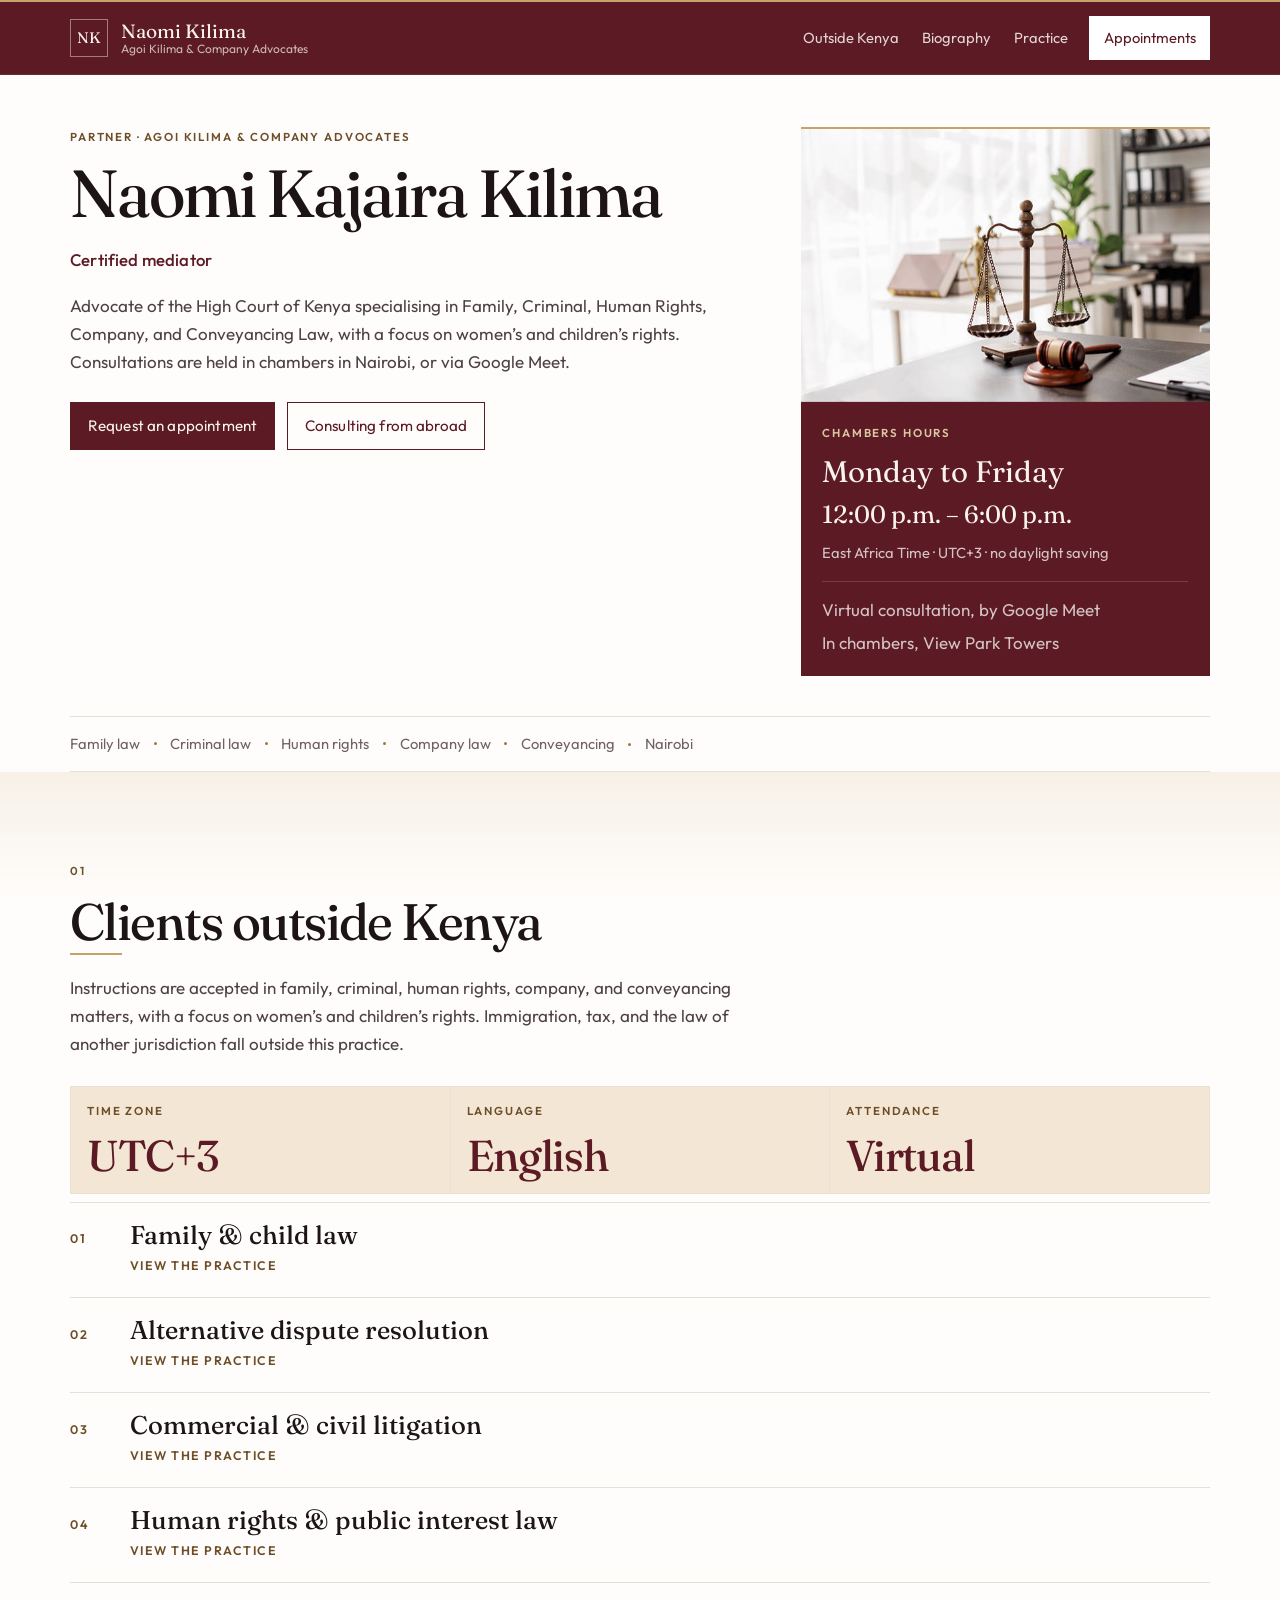
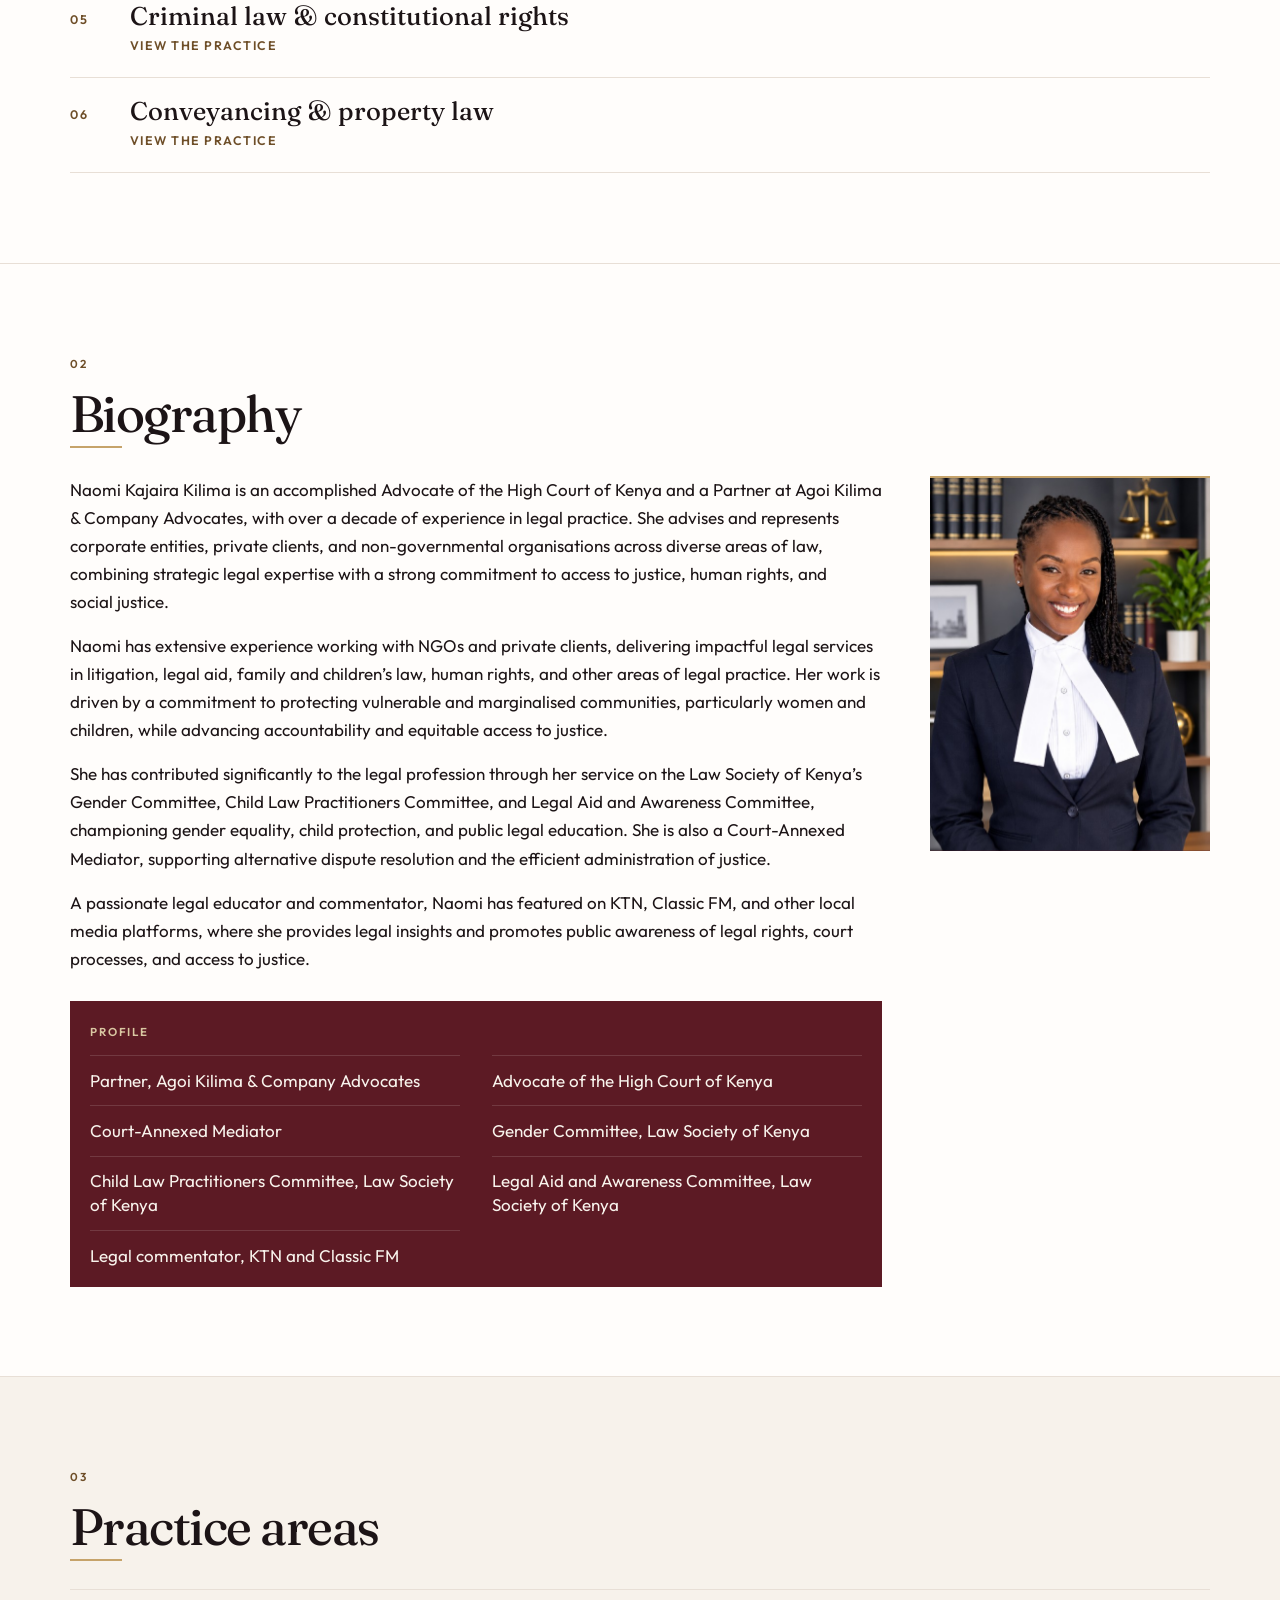
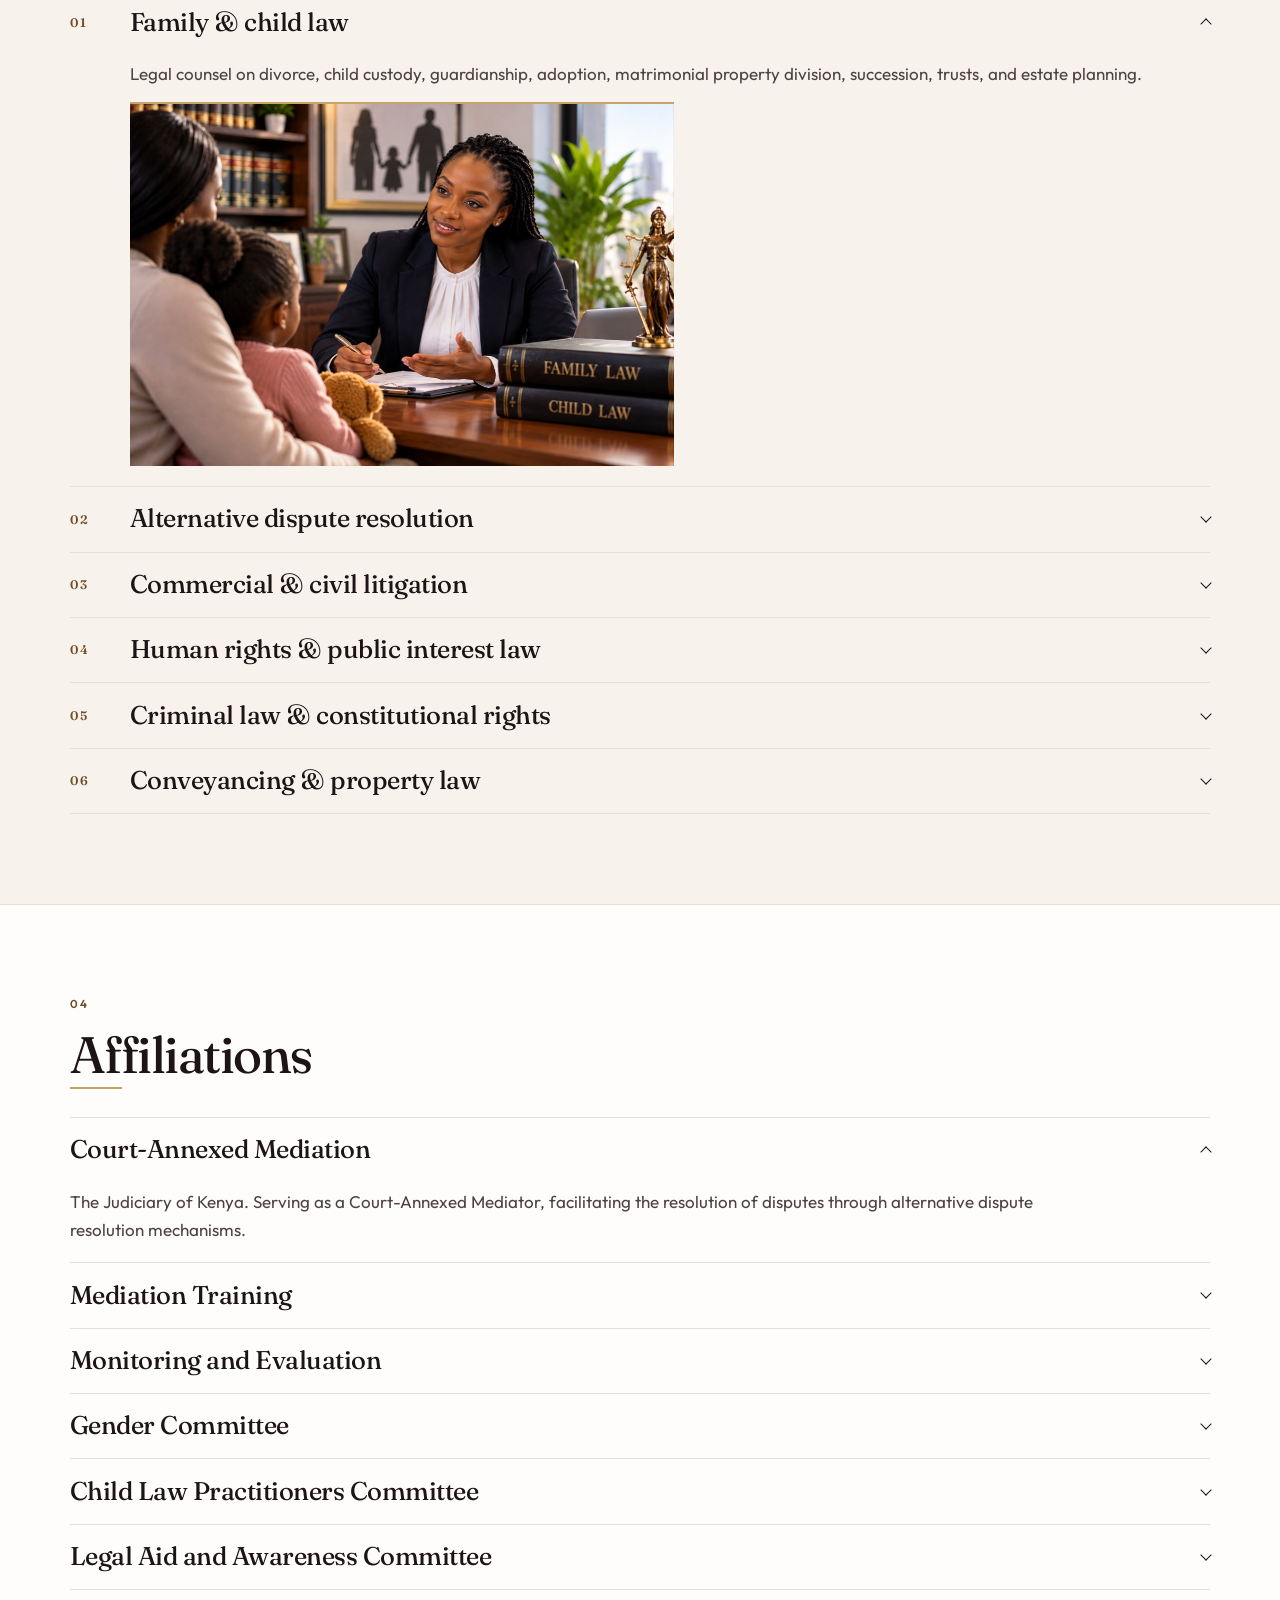
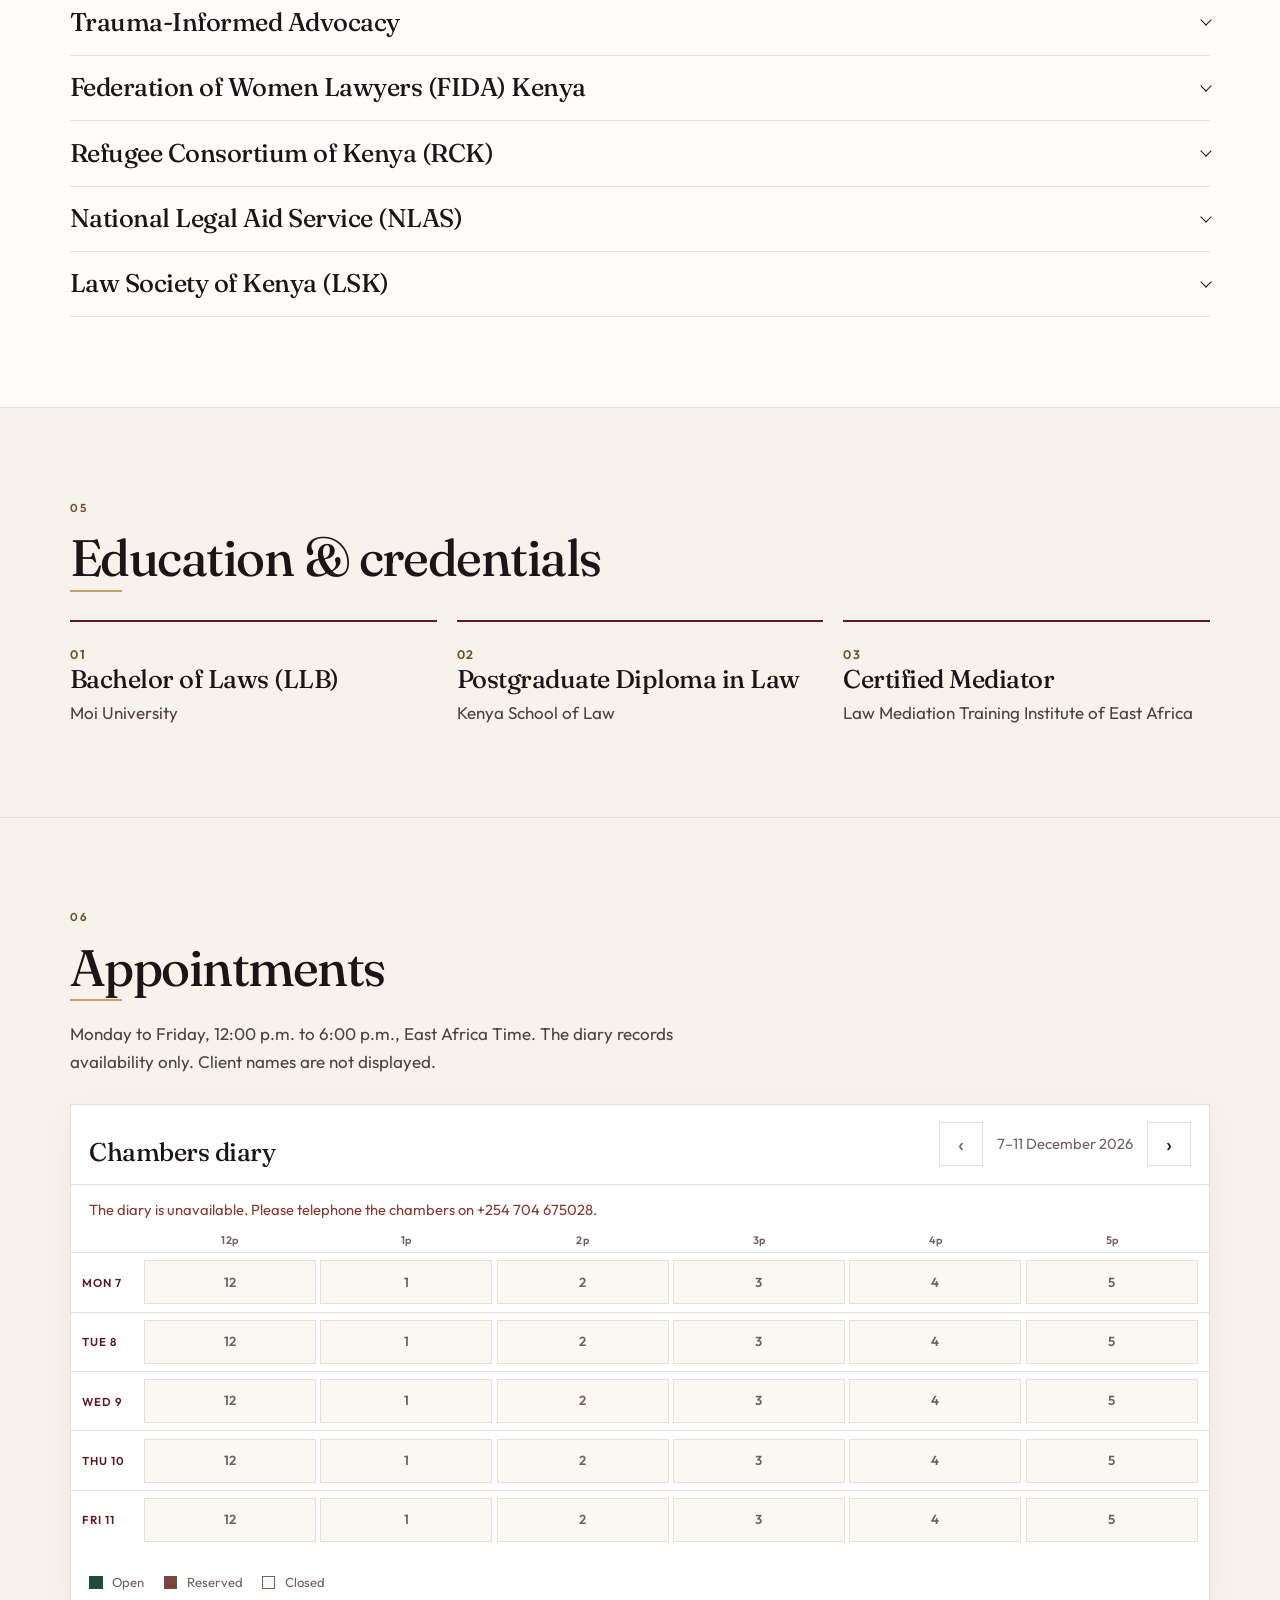
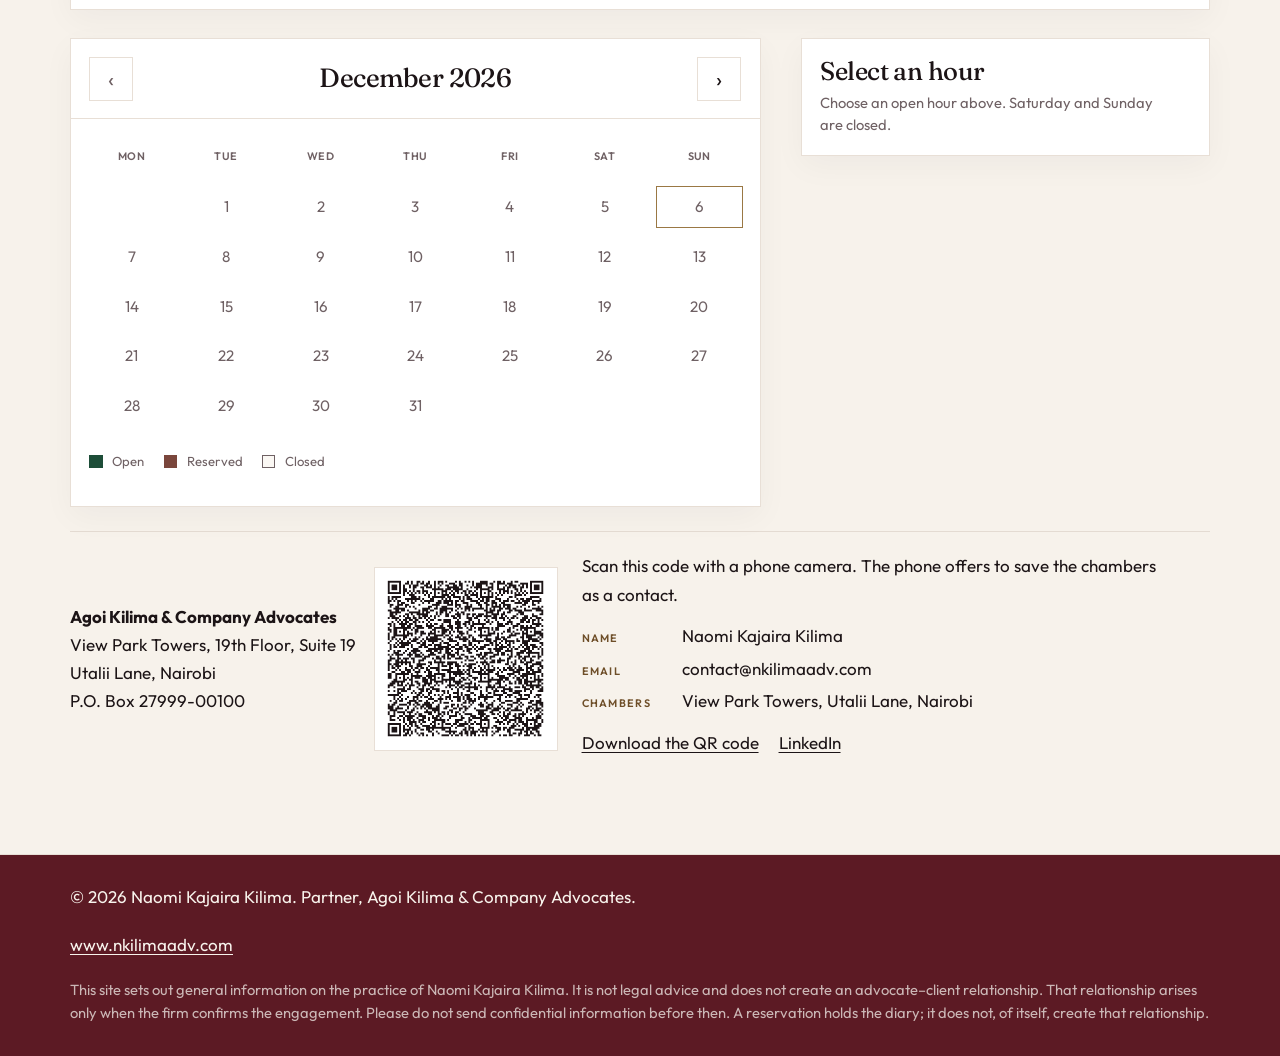
==== commit 223bc34e: "Hide the phone numbers beside the QR code and show the code smaller. Co-authored-by: Cursor <cursora" ====
--- a/index.html
+++ b/index.html
@@ -949,8 +949,6 @@
               <p class="contact-lead">Scan this code with a phone camera. The phone offers to save the chambers as a contact.</p>
               <ul class="contact-facts">
                 <li><span>Name</span> Naomi Kajaira Kilima</li>
-                <li><span>Call</span> +254 704 675028</li>
-                <li><span>WhatsApp</span> +254 724 106194</li>
                 <li><span>Email</span> contact@nkilimaadv.com</li>
                 <li><span>Chambers</span> View Park Towers, Utalii Lane, Nairobi</li>
               </ul>
--- a/styles.css
+++ b/styles.css
@@ -1483,11 +1483,11 @@
 }
 
 .contact-qr {
-  width: min(100%, 22rem);
+  width: min(100%, 11.5rem);
   height: auto;
   flex: 0 0 auto;
   background: white;
-  padding: 0.55rem;
+  padding: 0.35rem;
   border: 1px solid var(--line);
 }
 
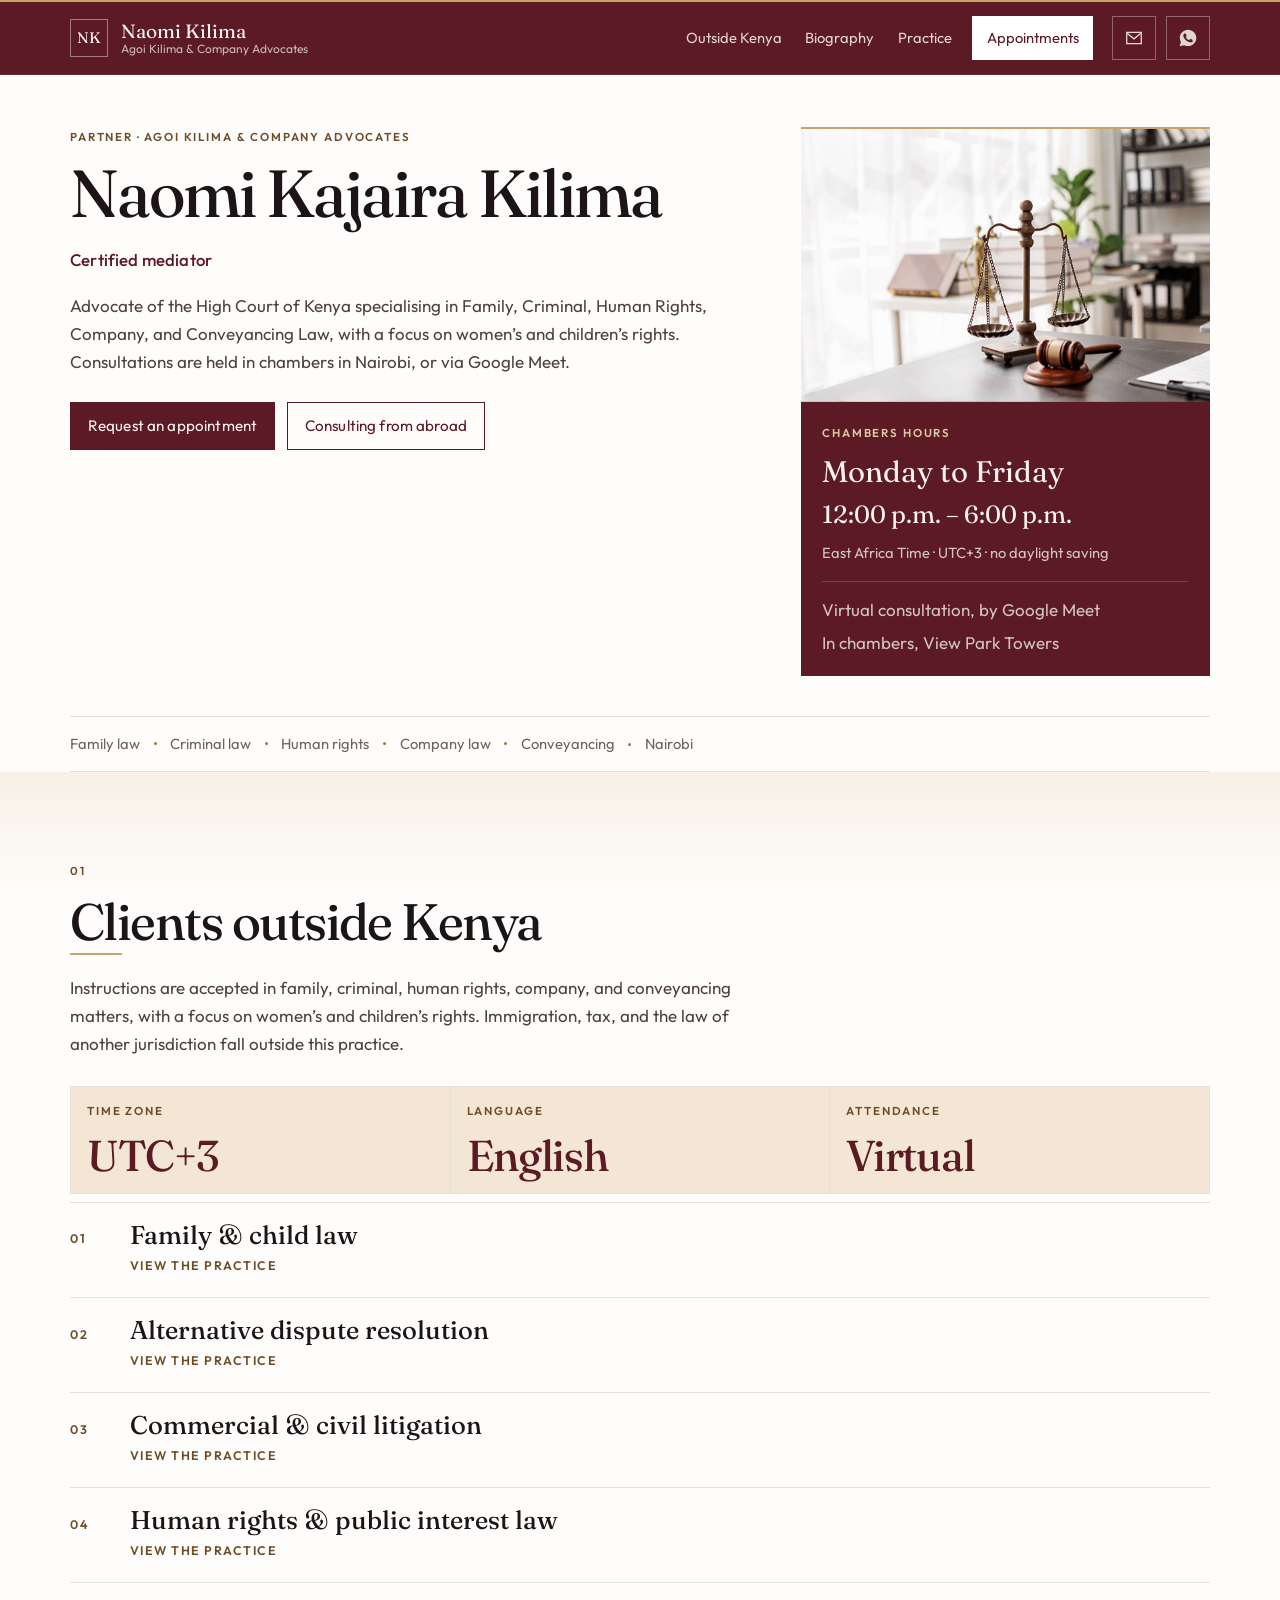
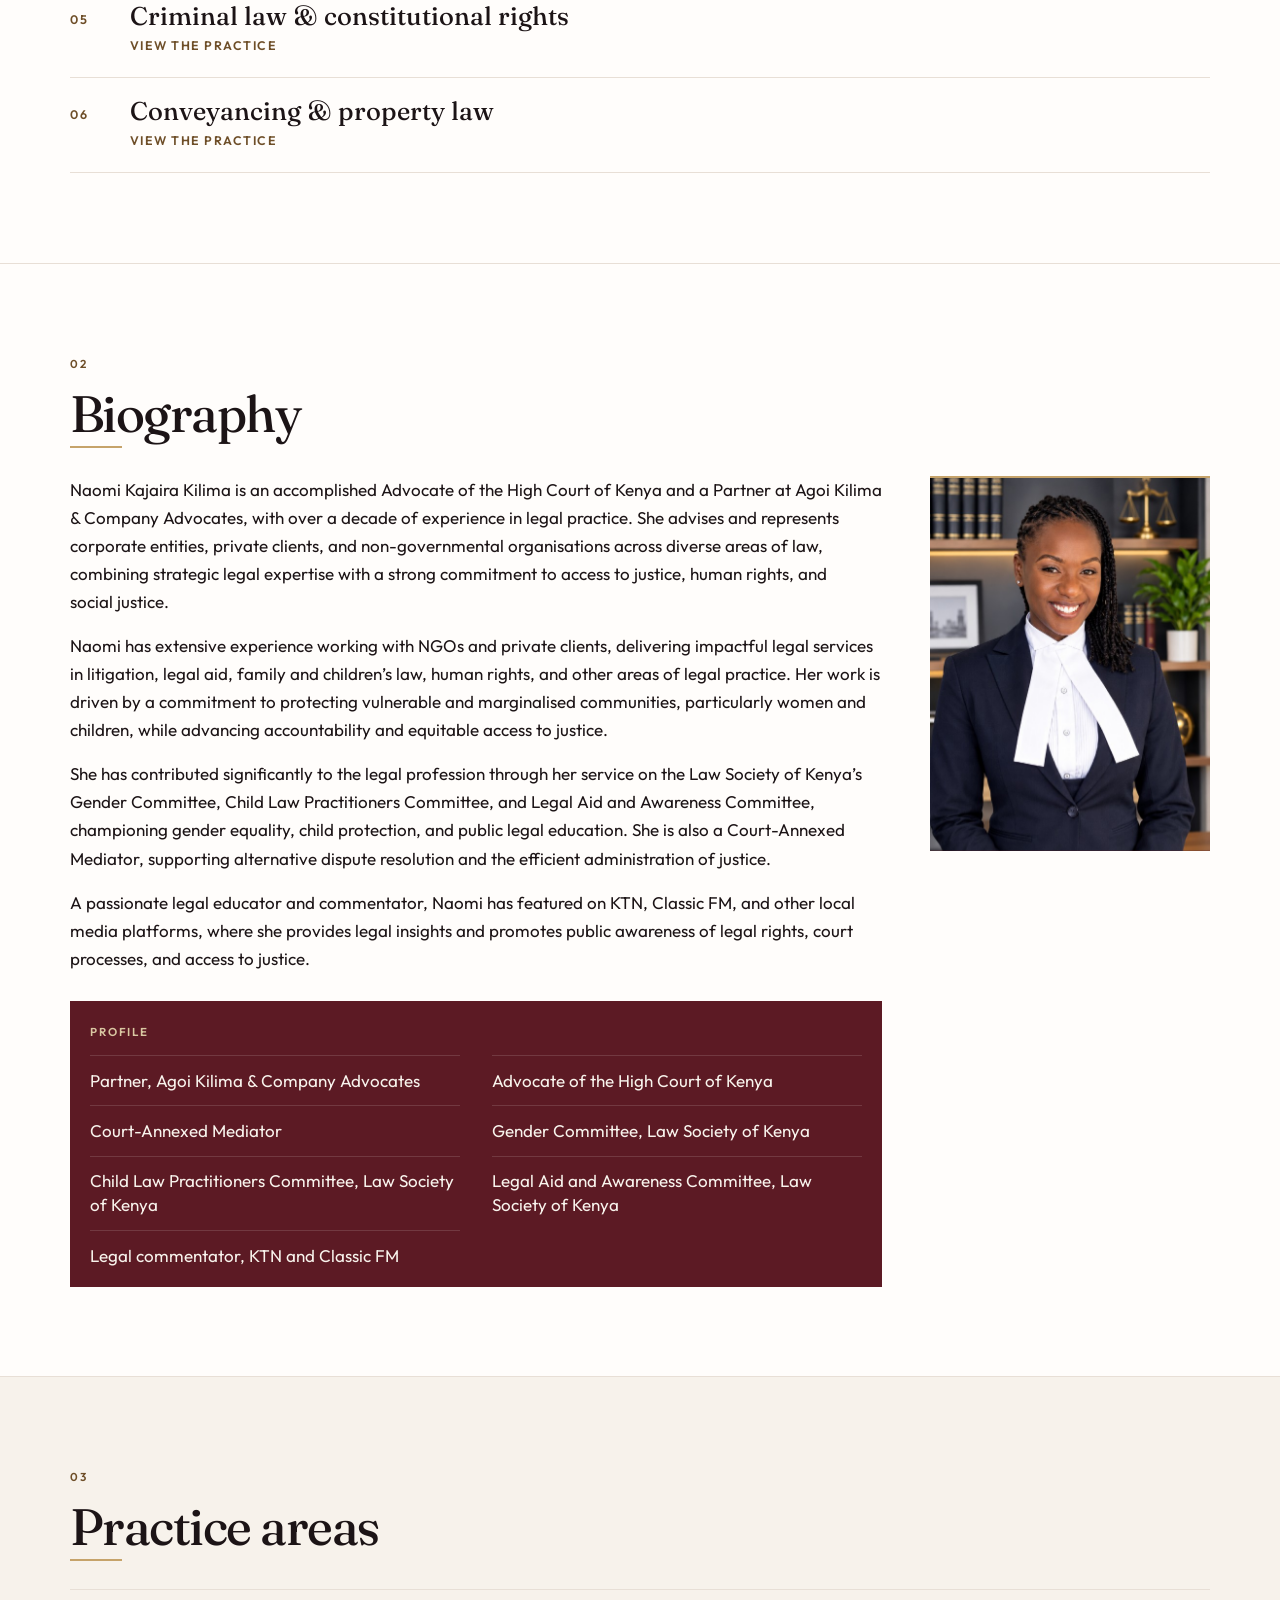
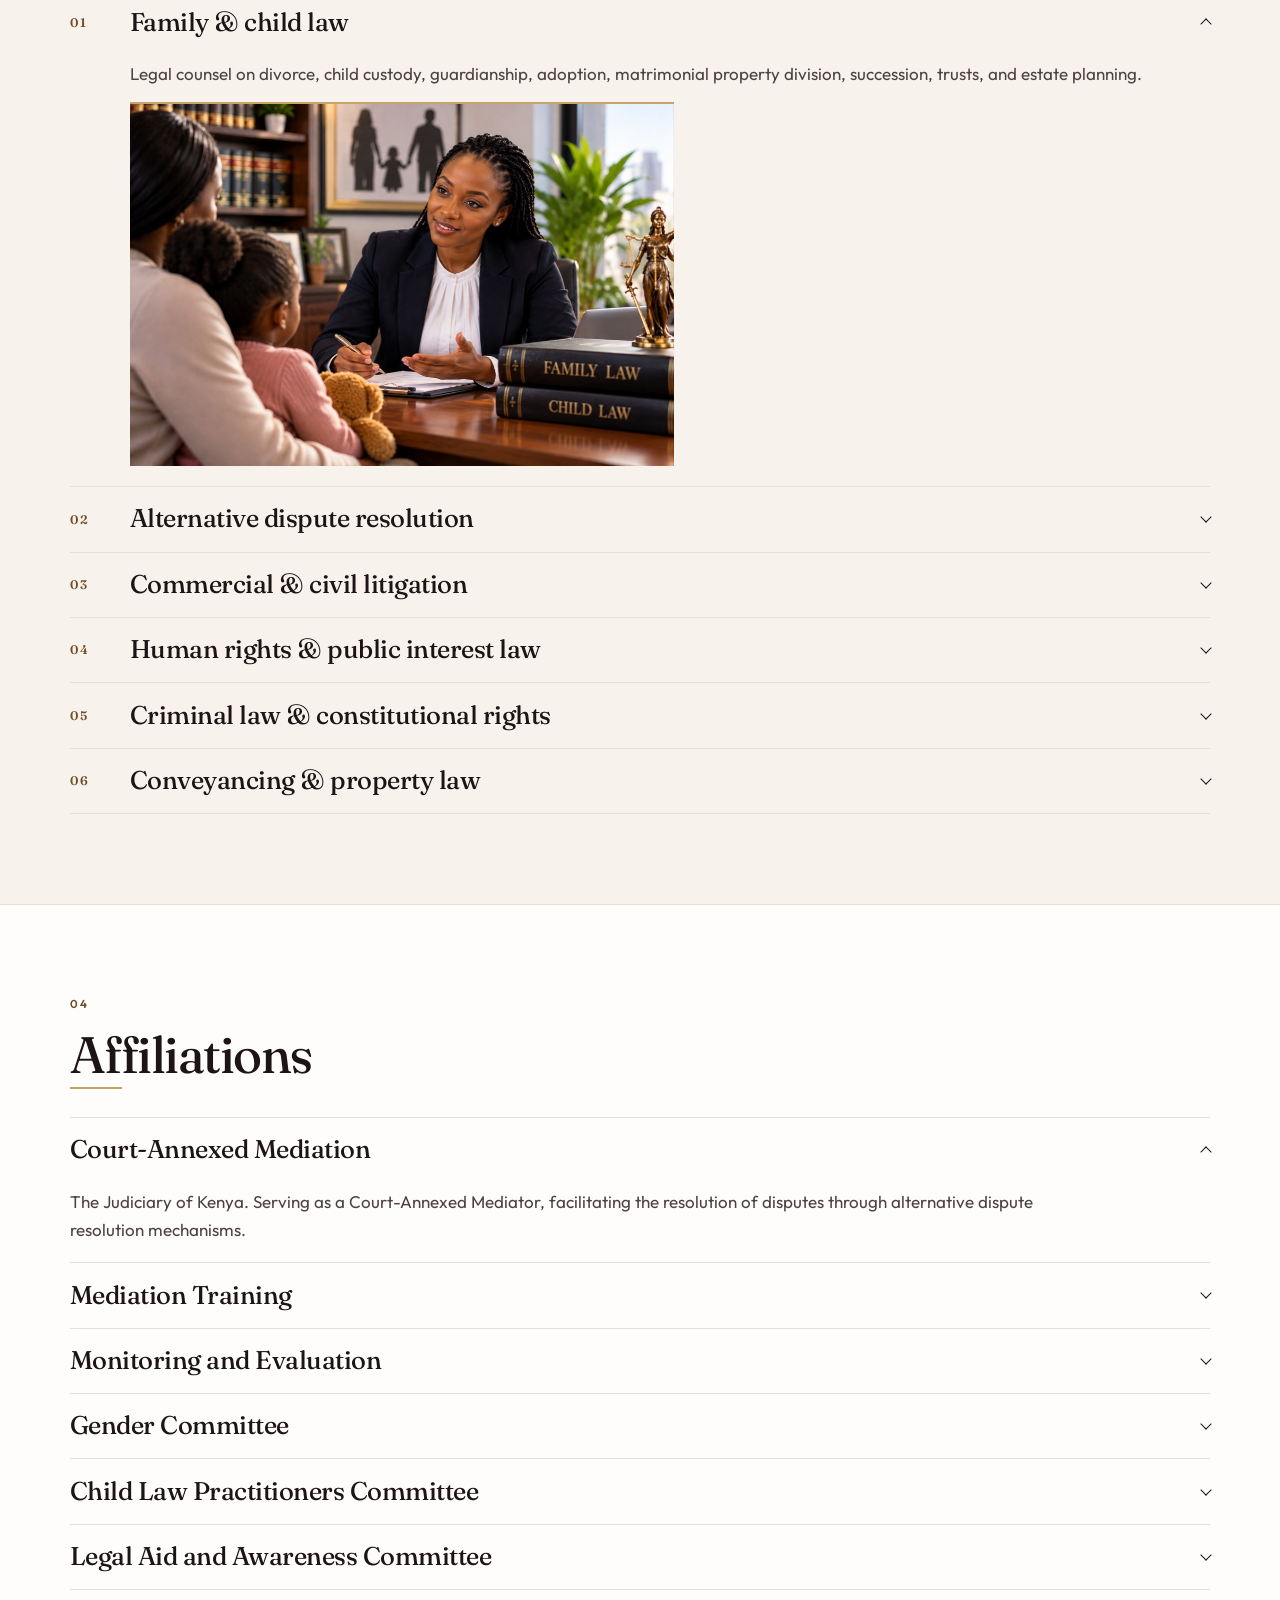
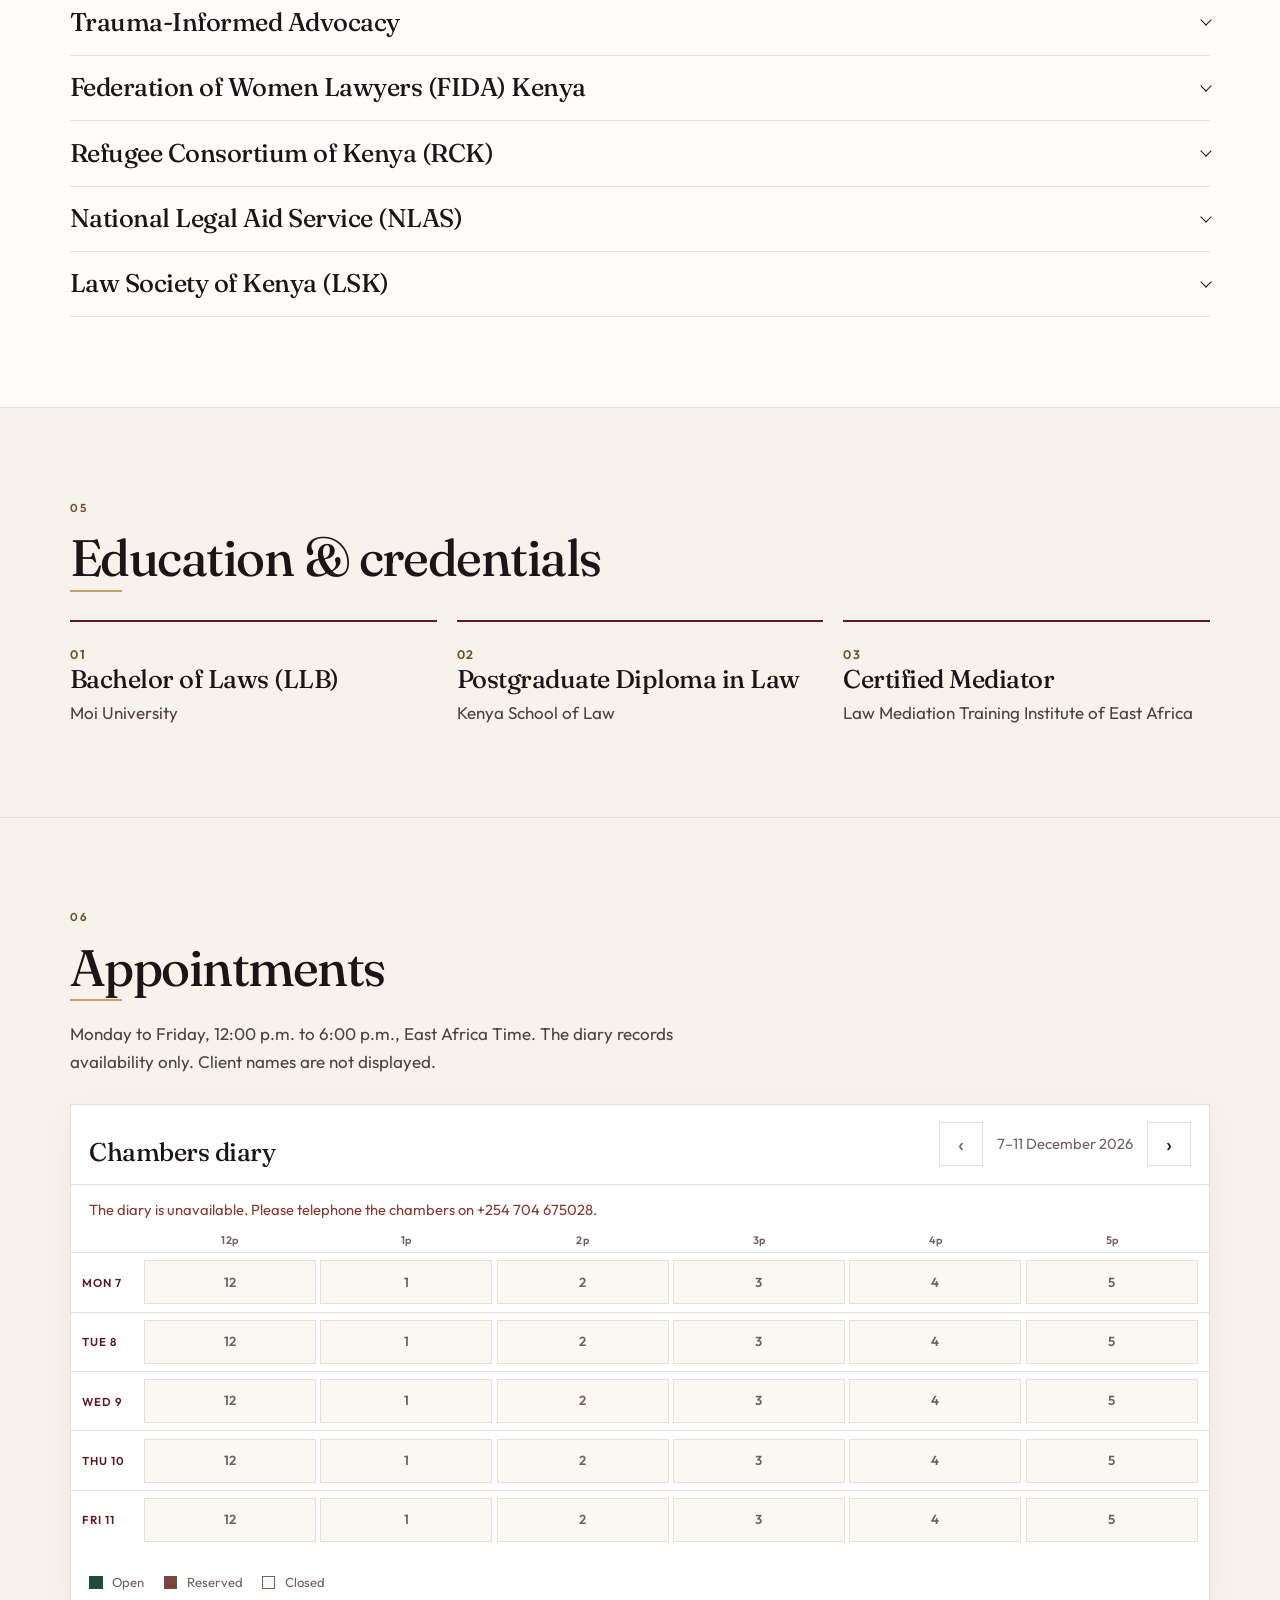
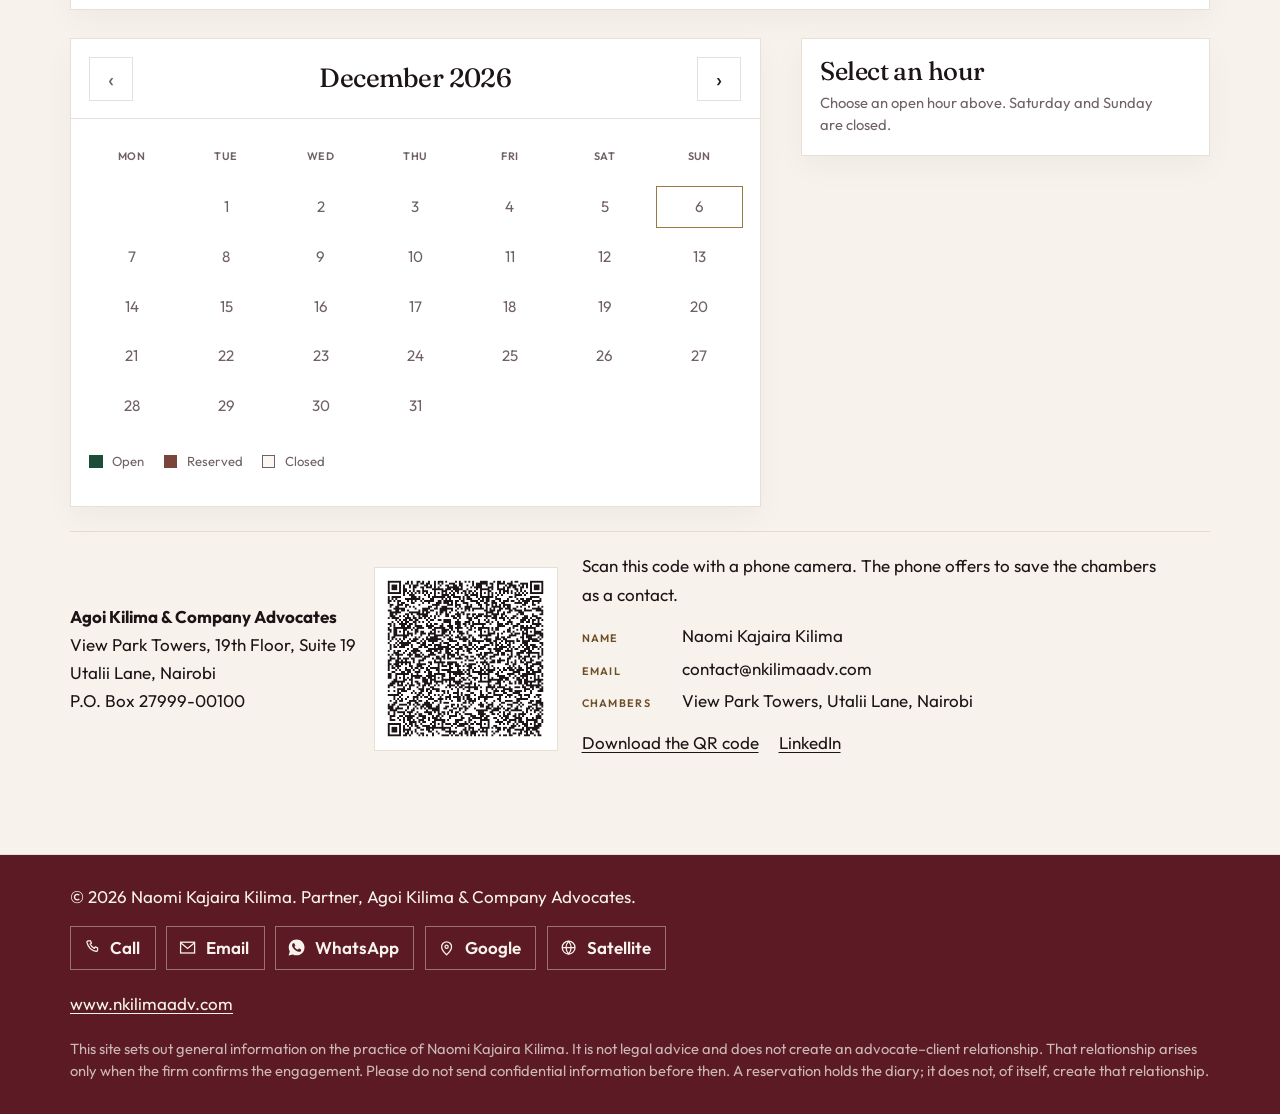
==== commit 50f828e3: "Restore call, WhatsApp, and directions in the header and footer. Co-authored-by: Cursor <cursoragent" ====
--- a/index.html
+++ b/index.html
@@ -274,6 +274,30 @@
           <a href="#biography">Biography</a>
           <a href="#practice">Practice</a>
           <a class="nav-cta" href="#appointments">Appointments</a>
+          <span class="nav-reach">
+            <a class="nav-icon" href="mailto:contact@nkilimaadv.com?subject=Enquiry" aria-label="Email the chambers">
+              <svg viewBox="0 0 24 24" aria-hidden="true" focusable="false">
+                <rect x="3.25" y="5.25" width="17.5" height="13.5" fill="none" stroke="currentColor" stroke-width="1.6" />
+                <path d="M4 6.5 12 13l8-6.5" fill="none" stroke="currentColor" stroke-width="1.6" />
+              </svg>
+              <span>Email</span>
+            </a>
+            <a
+              class="nav-icon"
+              href="https://wa.me/254724106194"
+              target="_blank"
+              rel="noopener noreferrer"
+              aria-label="WhatsApp +254 724 106194"
+            >
+              <svg viewBox="0 0 24 24" aria-hidden="true" focusable="false">
+                <path
+                  fill="currentColor"
+                  d="M12.04 2C6.58 2 2.15 6.4 2.15 11.83c0 1.74.46 3.44 1.34 4.94L2 22l5.39-1.41a10.1 10.1 0 0 0 4.65 1.12h.01c5.46 0 9.89-4.4 9.89-9.83C21.94 6.4 17.5 2 12.04 2zm5.76 13.88c-.24.68-1.4 1.25-1.94 1.33-.5.08-1.12.11-1.81-.11-.42-.14-.95-.31-1.64-.6-2.88-1.24-4.76-4.14-4.9-4.33-.14-.19-1.16-1.54-1.16-2.94s.73-2.08 1-2.37c.24-.27.64-.39 1.02-.39.12 0 .23 0 .33.01.3.01.44.03.64.49.24.58.82 2 .89 2.15.07.14.12.32.02.51-.09.19-.14.31-.28.48-.14.17-.29.37-.42.5-.14.14-.28.29-.12.56.16.27.71 1.17 1.53 1.9 1.05.94 1.94 1.23 2.21 1.37.27.14.43.12.59-.07.16-.19.68-.79.86-1.06.18-.27.36-.22.6-.13.24.09 1.54.73 1.8.86.27.13.44.2.51.31.07.11.07.65-.17 1.33z"
+                />
+              </svg>
+              <span>WhatsApp</span>
+            </a>
+          </span>
         </nav>
       </div>
     </header>
@@ -974,6 +998,70 @@
           &copy; <span data-year>2026</span> Naomi Kajaira Kilima. Partner, Agoi Kilima
           &amp; Company Advocates.
         </p>
+        <p class="footer-reach">
+          <a class="icon-link" href="tel:+254704675028">
+            <svg viewBox="0 0 24 24" aria-hidden="true" focusable="false">
+              <path
+                fill="none"
+                stroke="currentColor"
+                stroke-width="1.6"
+                stroke-linejoin="round"
+                d="M8 3.5h2.6l1.2 3.1-1.7 1a12.2 12.2 0 0 0 5.3 5.3l1-1.7 3.1 1.2V15a1.8 1.8 0 0 1-2 1.8A15.2 15.2 0 0 1 6.2 5.5 1.8 1.8 0 0 1 8 3.5z"
+              />
+            </svg>
+            Call
+          </a>
+          <a class="icon-link" href="mailto:contact@nkilimaadv.com?subject=Enquiry">
+            <svg viewBox="0 0 24 24" aria-hidden="true" focusable="false">
+              <rect x="3.25" y="5.25" width="17.5" height="13.5" fill="none" stroke="currentColor" stroke-width="1.6" />
+              <path d="M4 6.5 12 13l8-6.5" fill="none" stroke="currentColor" stroke-width="1.6" />
+            </svg>
+            Email
+          </a>
+          <a class="icon-link" href="https://wa.me/254724106194" target="_blank" rel="noopener noreferrer">
+            <svg viewBox="0 0 24 24" aria-hidden="true" focusable="false">
+              <path
+                fill="currentColor"
+                d="M12.04 2C6.58 2 2.15 6.4 2.15 11.83c0 1.74.46 3.44 1.34 4.94L2 22l5.39-1.41a10.1 10.1 0 0 0 4.65 1.12h.01c5.46 0 9.89-4.4 9.89-9.83C21.94 6.4 17.5 2 12.04 2zm5.76 13.88c-.24.68-1.4 1.25-1.94 1.33-.5.08-1.12.11-1.81-.11-.42-.14-.95-.31-1.64-.6-2.88-1.24-4.76-4.14-4.9-4.33-.14-.19-1.16-1.54-1.16-2.94s.73-2.08 1-2.37c.24-.27.64-.39 1.02-.39.12 0 .23 0 .33.01.3.01.44.03.64.49.24.58.82 2 .89 2.15.07.14.12.32.02.51-.09.19-.14.31-.28.48-.14.17-.29.37-.42.5-.14.14-.28.29-.12.56.16.27.71 1.17 1.53 1.9 1.05.94 1.94 1.23 2.21 1.37.27.14.43.12.59-.07.16-.19.68-.79.86-1.06.18-.27.36-.22.6-.13.24.09 1.54.73 1.8.86.27.13.44.2.51.31.07.11.07.65-.17 1.33z"
+              />
+            </svg>
+            WhatsApp
+          </a>
+          <a
+            class="icon-link"
+            href="https://www.google.com/maps/dir/?api=1&amp;destination=View+Park+Towers,+Utalii+Lane,+Nairobi"
+            target="_blank"
+            rel="noopener noreferrer"
+          >
+            <svg viewBox="0 0 24 24" aria-hidden="true" focusable="false">
+              <path
+                fill="none"
+                stroke="currentColor"
+                stroke-width="1.6"
+                d="M12 21s6.2-5.4 6.2-10a6.2 6.2 0 1 0-12.4 0C5.8 15.6 12 21 12 21z"
+              />
+              <circle cx="12" cy="11" r="2" fill="none" stroke="currentColor" stroke-width="1.6" />
+            </svg>
+            Google
+          </a>
+          <a
+            class="icon-link"
+            href="https://www.google.com/maps?q=View+Park+Towers,+Utalii+Lane,+Nairobi&amp;t=k&amp;z=18"
+            target="_blank"
+            rel="noopener noreferrer"
+          >
+            <svg viewBox="0 0 24 24" aria-hidden="true" focusable="false">
+              <circle cx="12" cy="12" r="8" fill="none" stroke="currentColor" stroke-width="1.6" />
+              <path
+                fill="none"
+                stroke="currentColor"
+                stroke-width="1.6"
+                d="M4.2 12h15.6M12 4.2c2.1 2.3 3.2 4.9 3.2 7.8s-1.1 5.5-3.2 7.8c-2.1-2.3-3.2-4.9-3.2-7.8s1.1-5.5 3.2-7.8z"
+              />
+            </svg>
+            Satellite
+          </a>
+        </p>
         <p><a href="https://www.nkilimaadv.com/">www.nkilimaadv.com</a></p>
         <p class="disclaimer">
           This site sets out general information on the practice of Naomi Kajaira Kilima.
--- a/styles.css
+++ b/styles.css
@@ -337,12 +337,49 @@
   background: var(--navy);
 }
 
+.nav-reach {
+  display: flex;
+  flex-wrap: wrap;
+  gap: 0.65rem;
+}
+
+.nav-icon {
+  display: inline-flex;
+  align-items: center;
+  gap: 0.5rem;
+  min-height: 2.75rem;
+  min-width: 2.75rem;
+  color: inherit;
+  text-decoration: none;
+}
+
+.nav-icon svg {
+  width: 1.25rem;
+  height: 1.25rem;
+  flex: 0 0 auto;
+}
+
+.site-header.is-open .nav-reach {
+  margin-top: auto;
+  padding-top: 1.5rem;
+}
+
 .site-header.is-open .nav-links a {
   font-family: var(--serif);
   font-size: clamp(1.7rem, 7vw, 2rem);
   line-height: 1.2;
   min-height: 2.75rem;
   padding: 0.2rem 0;
+  color: var(--cream);
+}
+
+.site-header.is-open .nav-links .nav-icon {
+  font-family: var(--sans);
+  font-size: 0.95rem;
+  font-weight: 600;
+  letter-spacing: 0.02em;
+  padding: 0.4rem 0.9rem 0.4rem 0.7rem;
+  border: 1px solid rgba(248, 243, 236, 0.4);
   color: var(--cream);
 }
 
@@ -1553,6 +1590,35 @@
   gap: 0.75rem;
 }
 
+.footer-reach {
+  display: flex;
+  flex-wrap: wrap;
+  gap: 0.65rem;
+  margin: 0.15rem 0 0;
+}
+
+.icon-link {
+  display: inline-flex;
+  align-items: center;
+  gap: 0.55rem;
+  min-height: 2.75rem;
+  padding: 0.35rem 0.9rem 0.35rem 0.7rem;
+  border: 1px solid rgba(248, 243, 236, 0.4);
+  color: var(--cream);
+  font-weight: 600;
+  text-decoration: none;
+}
+
+.icon-link svg {
+  width: 1.2rem;
+  height: 1.2rem;
+  flex: 0 0 auto;
+}
+
+.icon-link:hover {
+  background: rgba(248, 243, 236, 0.08);
+}
+
 .disclaimer {
   color: rgba(246, 244, 239, 0.72);
 }
@@ -1757,6 +1823,34 @@
     font-size: 0.92rem;
   }
 
+  .nav-reach,
+  .site-header.is-open .nav-reach {
+    margin-top: 0;
+    padding-top: 0;
+  }
+
+  .nav-links .nav-icon,
+  .site-header.is-open .nav-links .nav-icon {
+    justify-content: center;
+    width: 2.75rem;
+    min-width: 2.75rem;
+    padding: 0;
+    border: 1px solid rgba(248, 243, 236, 0.35);
+  }
+
+  .nav-links .nav-icon span,
+  .site-header.is-open .nav-links .nav-icon span {
+    position: absolute;
+    width: 1px;
+    height: 1px;
+    padding: 0;
+    margin: -1px;
+    overflow: hidden;
+    clip: rect(0, 0, 0, 0);
+    white-space: nowrap;
+    border: 0;
+  }
+
 }
 
 @media (max-width: 1279px) {
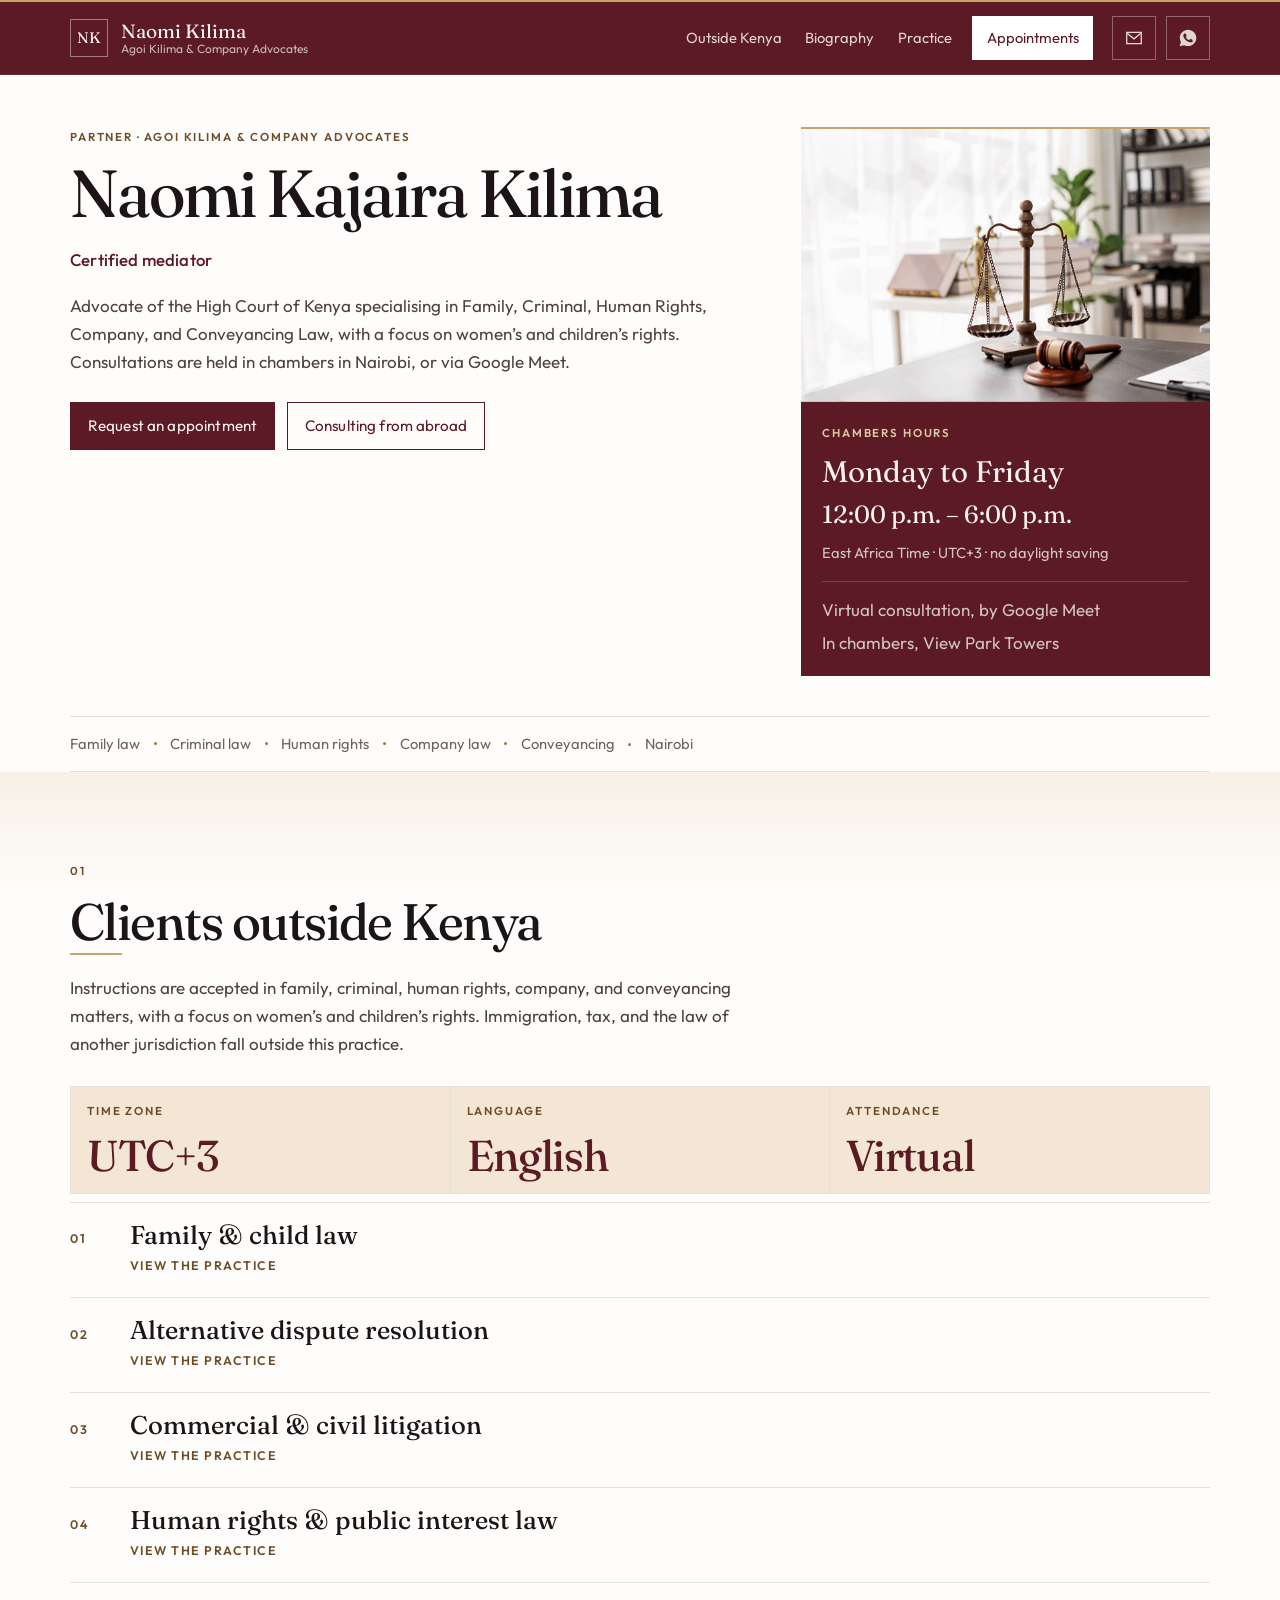
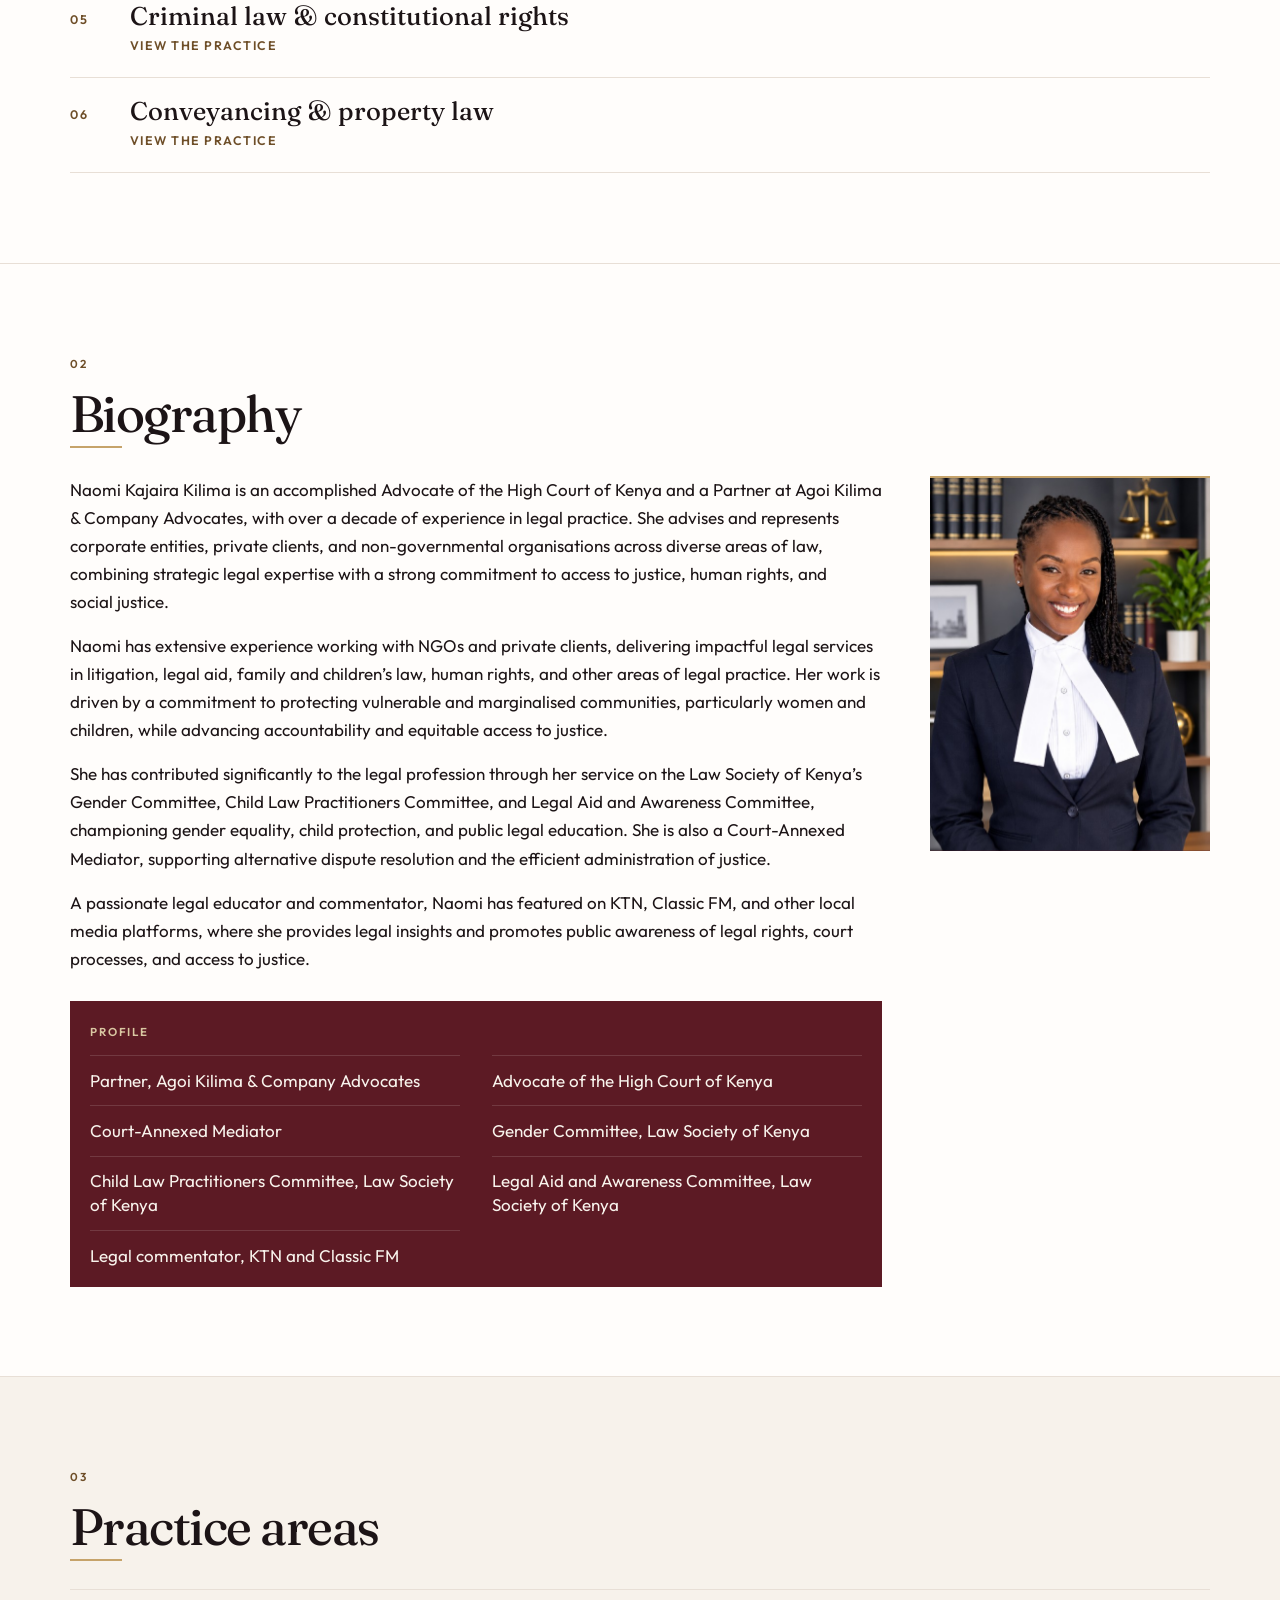
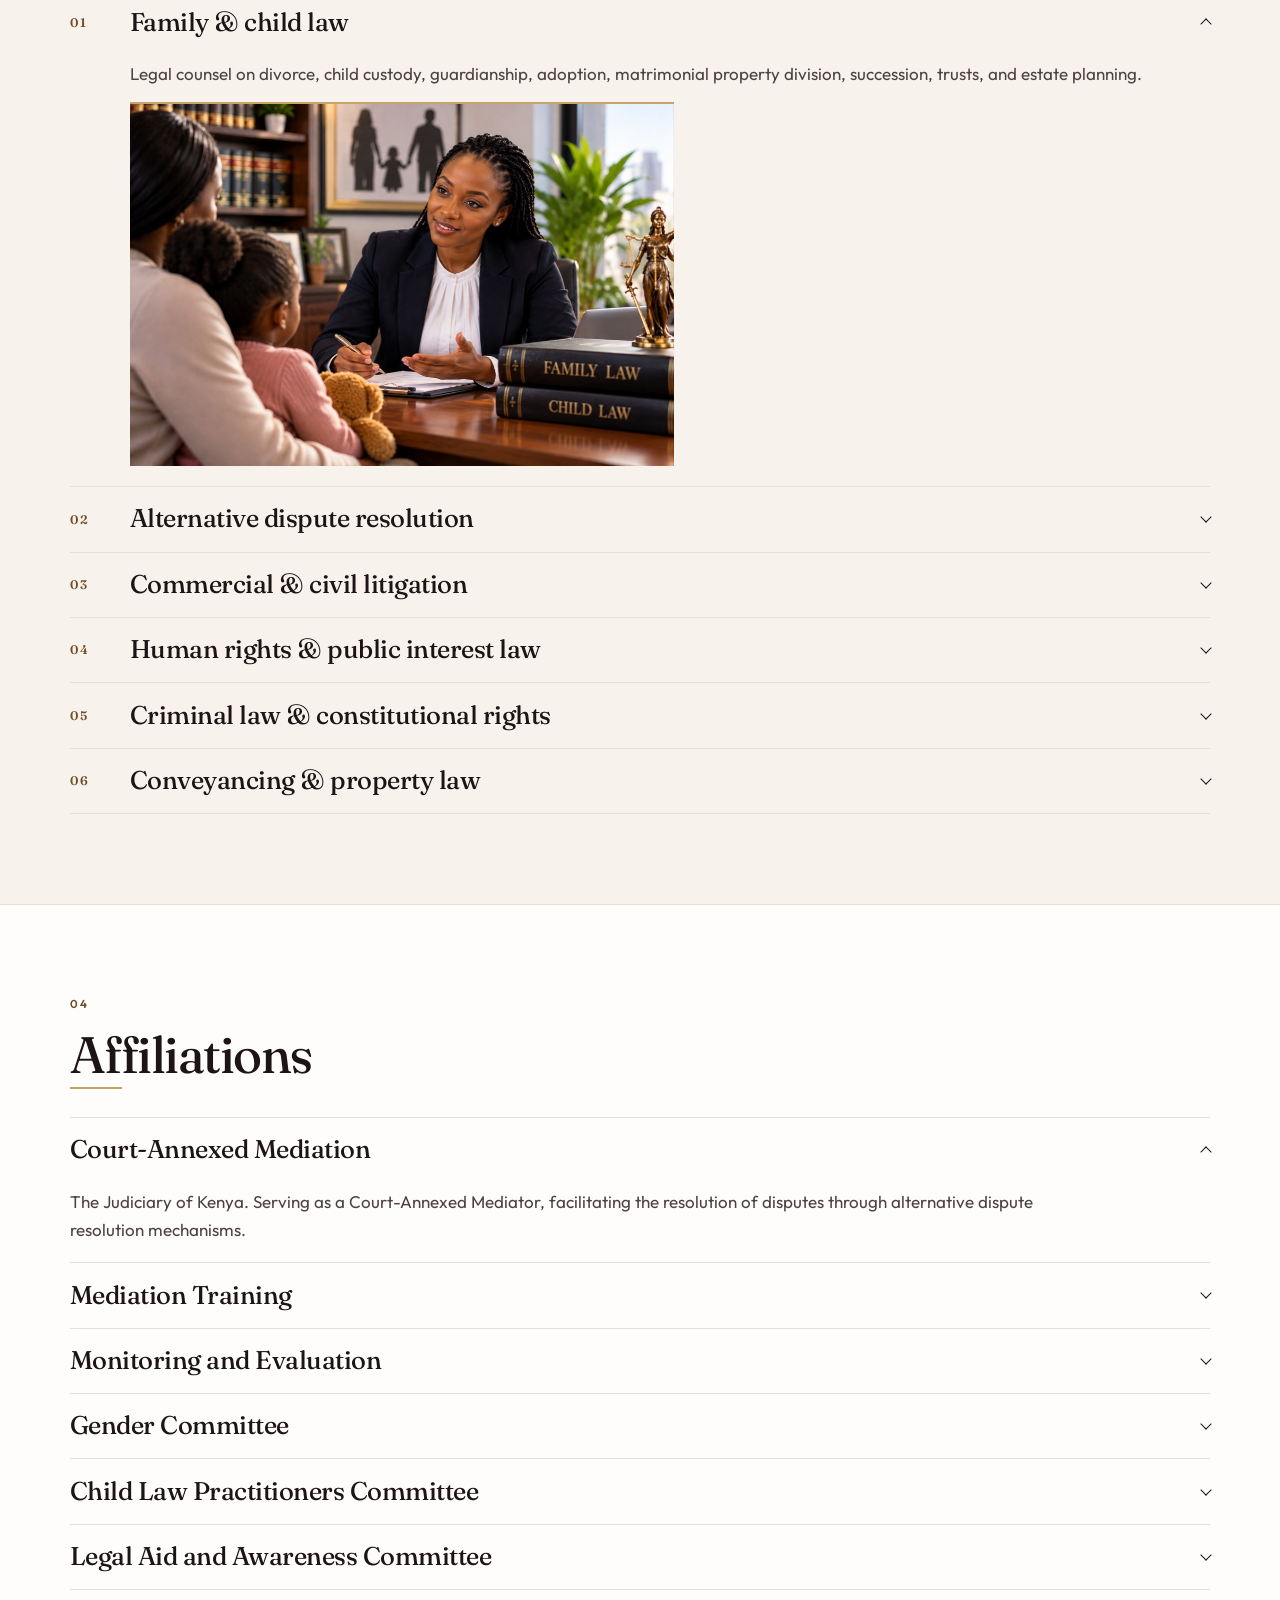
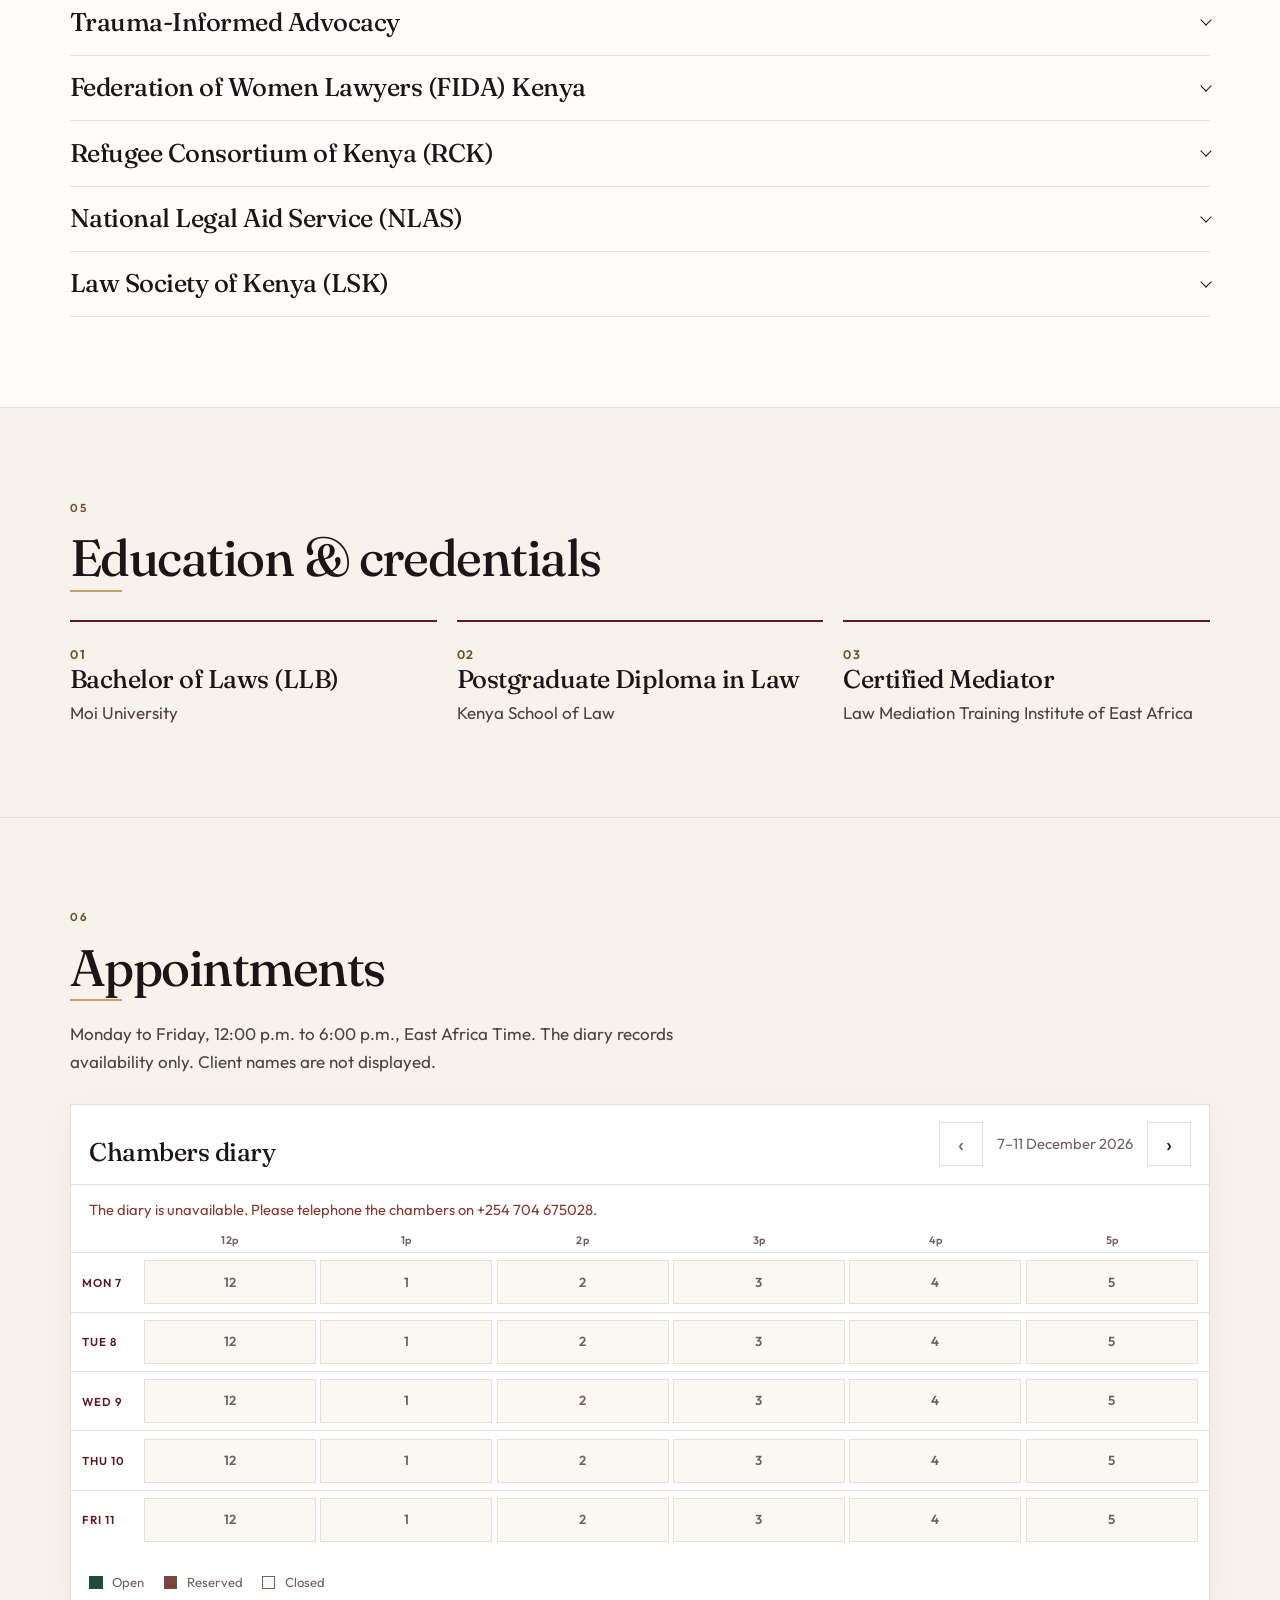
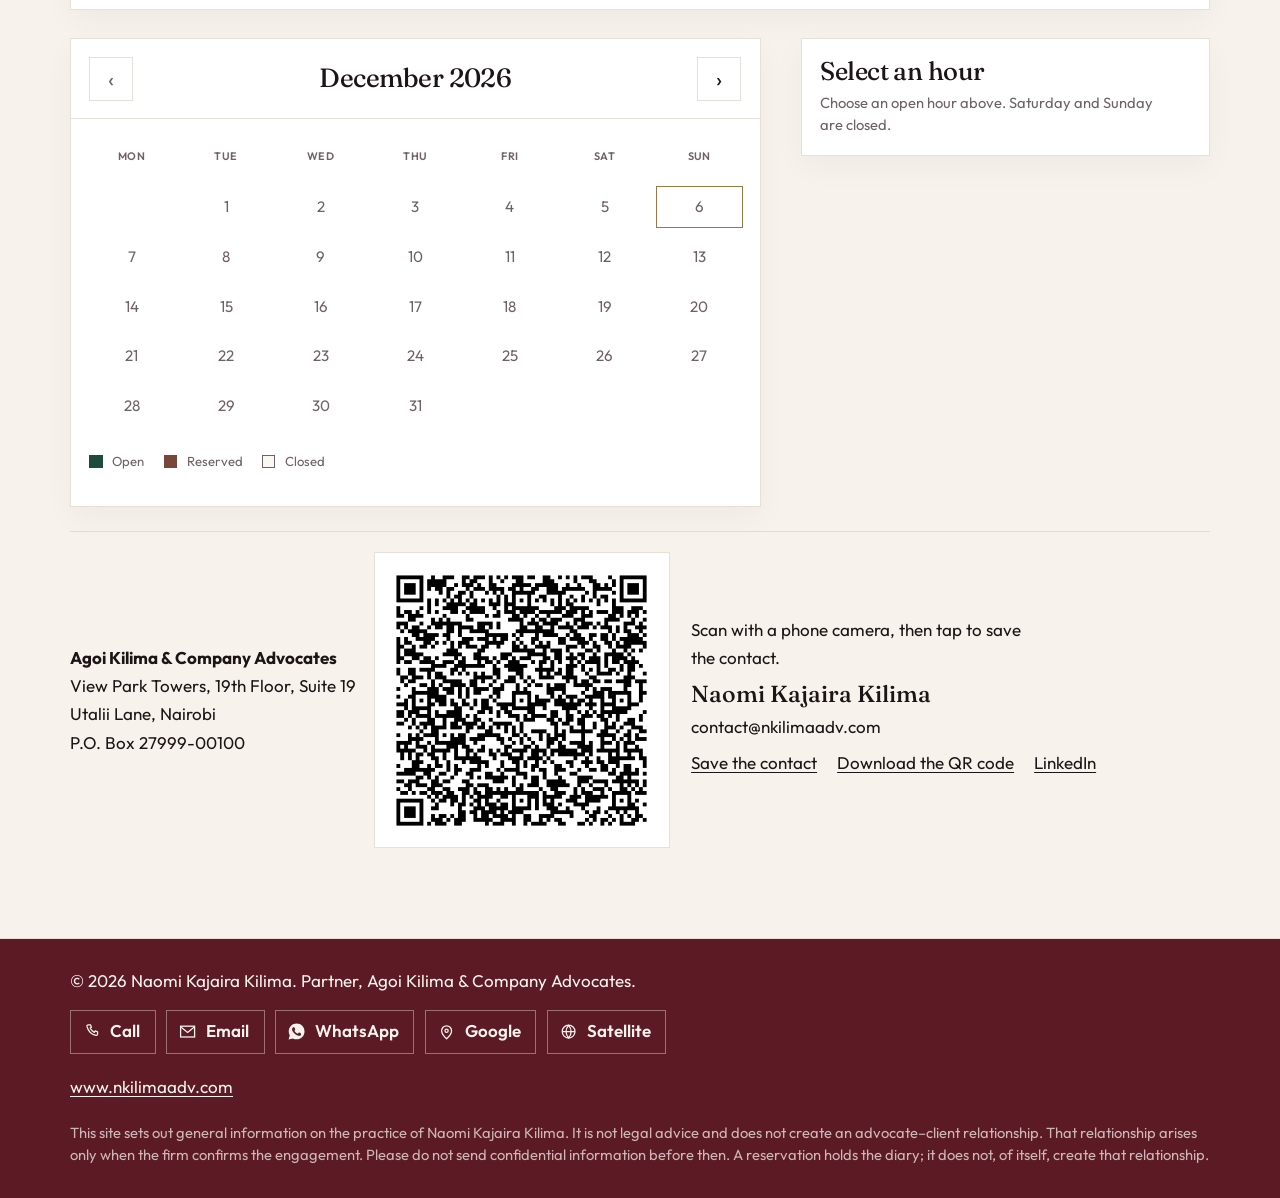
==== commit 5c4e02ab: "Make the contact QR open a phone contact, and simplify the block around it. Co-authored-by: Cursor <" ====
--- a/index.html
+++ b/index.html
@@ -965,18 +965,16 @@
             <img
               class="contact-qr"
               src="naomi-kilima-contact.png"
-              width="1020"
-              height="1020"
+              width="1168"
+              height="1168"
               alt="QR code. Scan with a phone camera to save Naomi Kajaira Kilima as a contact."
             />
             <div class="contact-copy">
-              <p class="contact-lead">Scan this code with a phone camera. The phone offers to save the chambers as a contact.</p>
-              <ul class="contact-facts">
-                <li><span>Name</span> Naomi Kajaira Kilima</li>
-                <li><span>Email</span> contact@nkilimaadv.com</li>
-                <li><span>Chambers</span> View Park Towers, Utalii Lane, Nairobi</li>
-              </ul>
+              <p class="contact-lead">Scan with a phone camera, then tap to save the contact.</p>
+              <p class="contact-name">Naomi Kajaira Kilima</p>
+              <p class="contact-mail">contact@nkilimaadv.com</p>
               <p class="contact-links">
+                <a href="naomi-kilima.vcf">Save the contact</a>
                 <a href="naomi-kilima-contact.png" download="Naomi-Kajaira-Kilima-contact.png">Download the QR code</a>
                 <a
                   href="https://www.linkedin.com/in/naomi-kajaira-5913209b/"
--- a/styles.css
+++ b/styles.css
@@ -1516,48 +1516,43 @@
   display: flex;
   flex-wrap: wrap;
   align-items: center;
-  gap: 1rem 1.5rem;
+  gap: 1rem 1.35rem;
 }
 
 .contact-qr {
-  width: min(100%, 11.5rem);
+  width: min(100%, 18.5rem);
   height: auto;
   flex: 0 0 auto;
   background: white;
-  padding: 0.35rem;
+  padding: 0.4rem;
   border: 1px solid var(--line);
 }
 
 .contact-copy {
-  flex: 1 1 16rem;
-  min-width: min(100%, 16rem);
+  flex: 1 1 14rem;
+  min-width: min(100%, 14rem);
+}
+
+.contact-lead,
+.contact-name,
+.contact-mail {
+  margin: 0;
 }
 
 .contact-lead {
-  margin: 0;
-  max-width: 36rem;
-}
-
-.contact-facts {
-  list-style: none;
-  margin: 0.85rem 0 0.35rem;
-  padding: 0;
-}
-
-.contact-facts li {
-  display: grid;
-  grid-template-columns: 5.6rem minmax(0, 1fr);
-  gap: 0.35rem 0.65rem;
-  align-items: baseline;
-  margin: 0.28rem 0;
-}
-
-.contact-facts span {
-  color: var(--brass-deep);
-  font-size: 0.68rem;
-  font-weight: 600;
-  letter-spacing: 0.12em;
-  text-transform: uppercase;
+  max-width: 22rem;
+}
+
+.contact-name {
+  margin-top: 0.55rem;
+  font-family: var(--serif);
+  font-size: 1.45rem;
+  font-weight: 500;
+  line-height: 1.15;
+}
+
+.contact-mail {
+  margin-top: 0.3rem;
 }
 
 .contact-links {
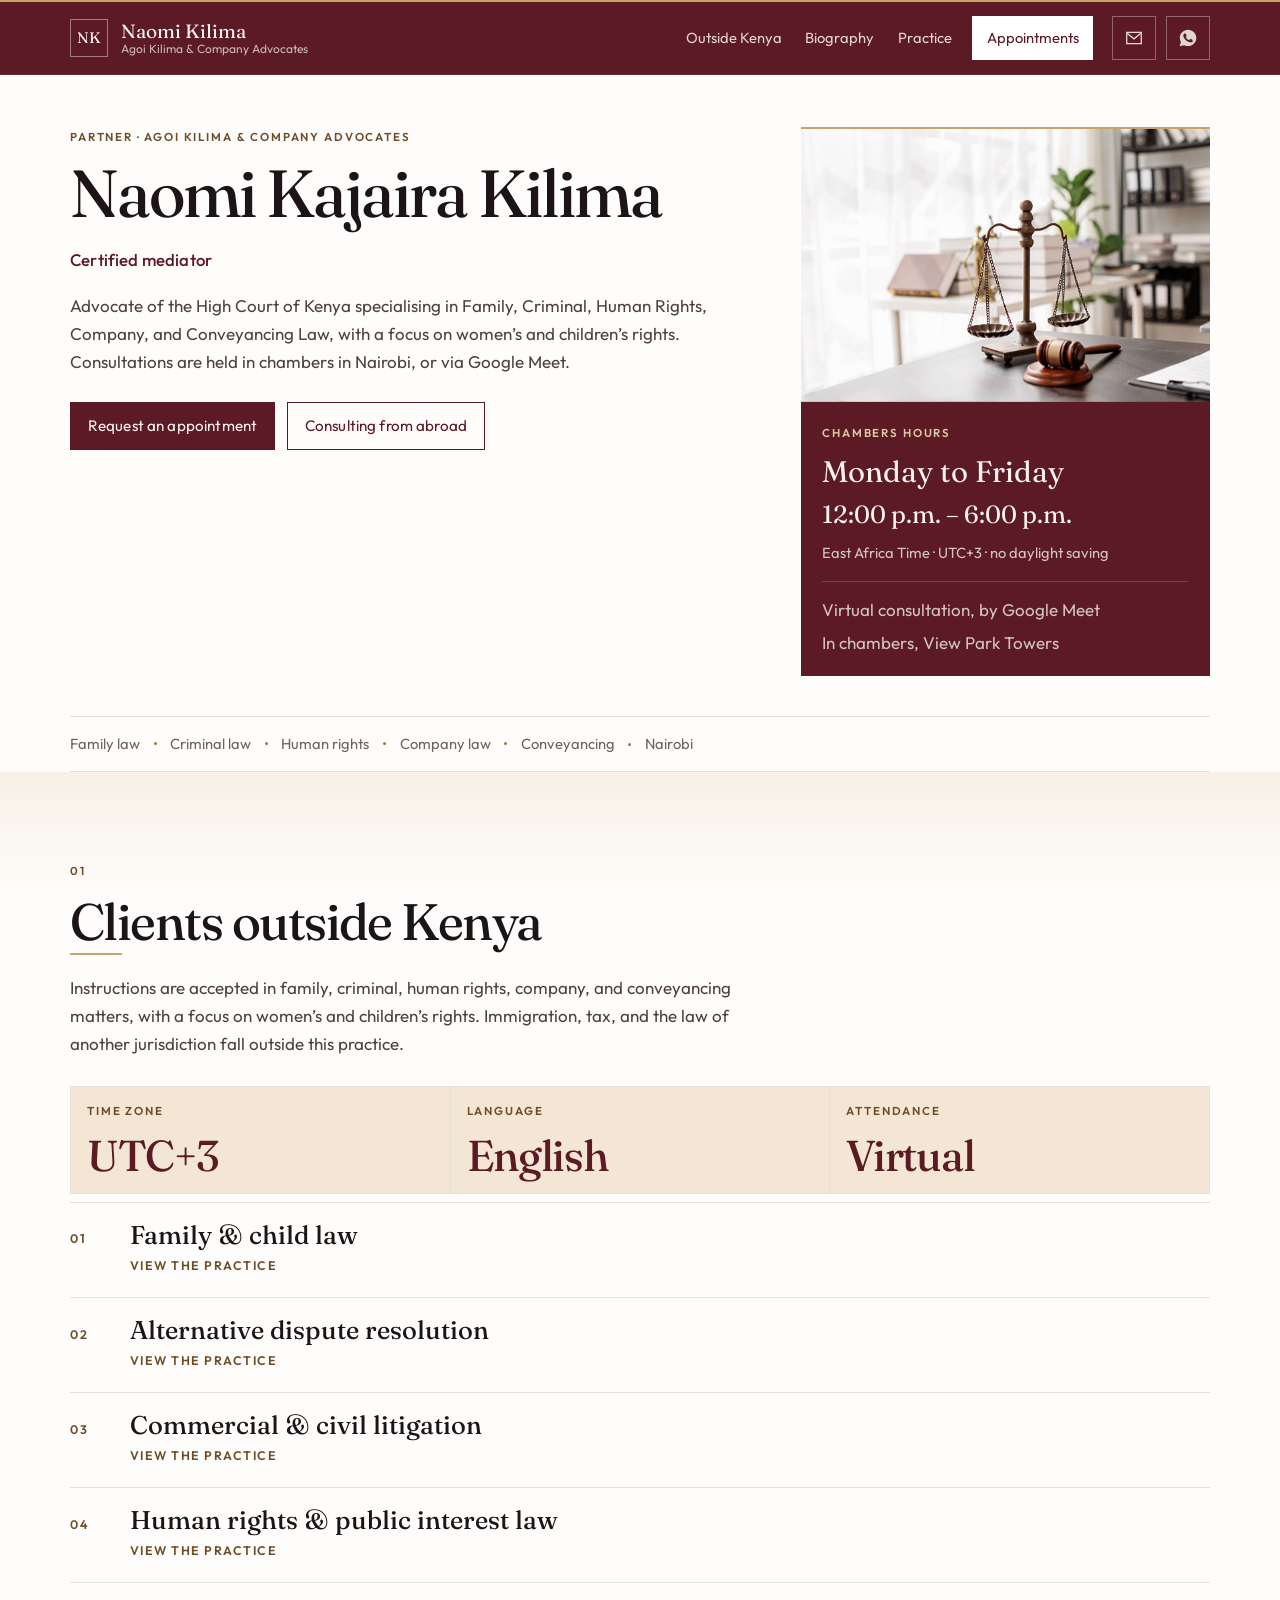
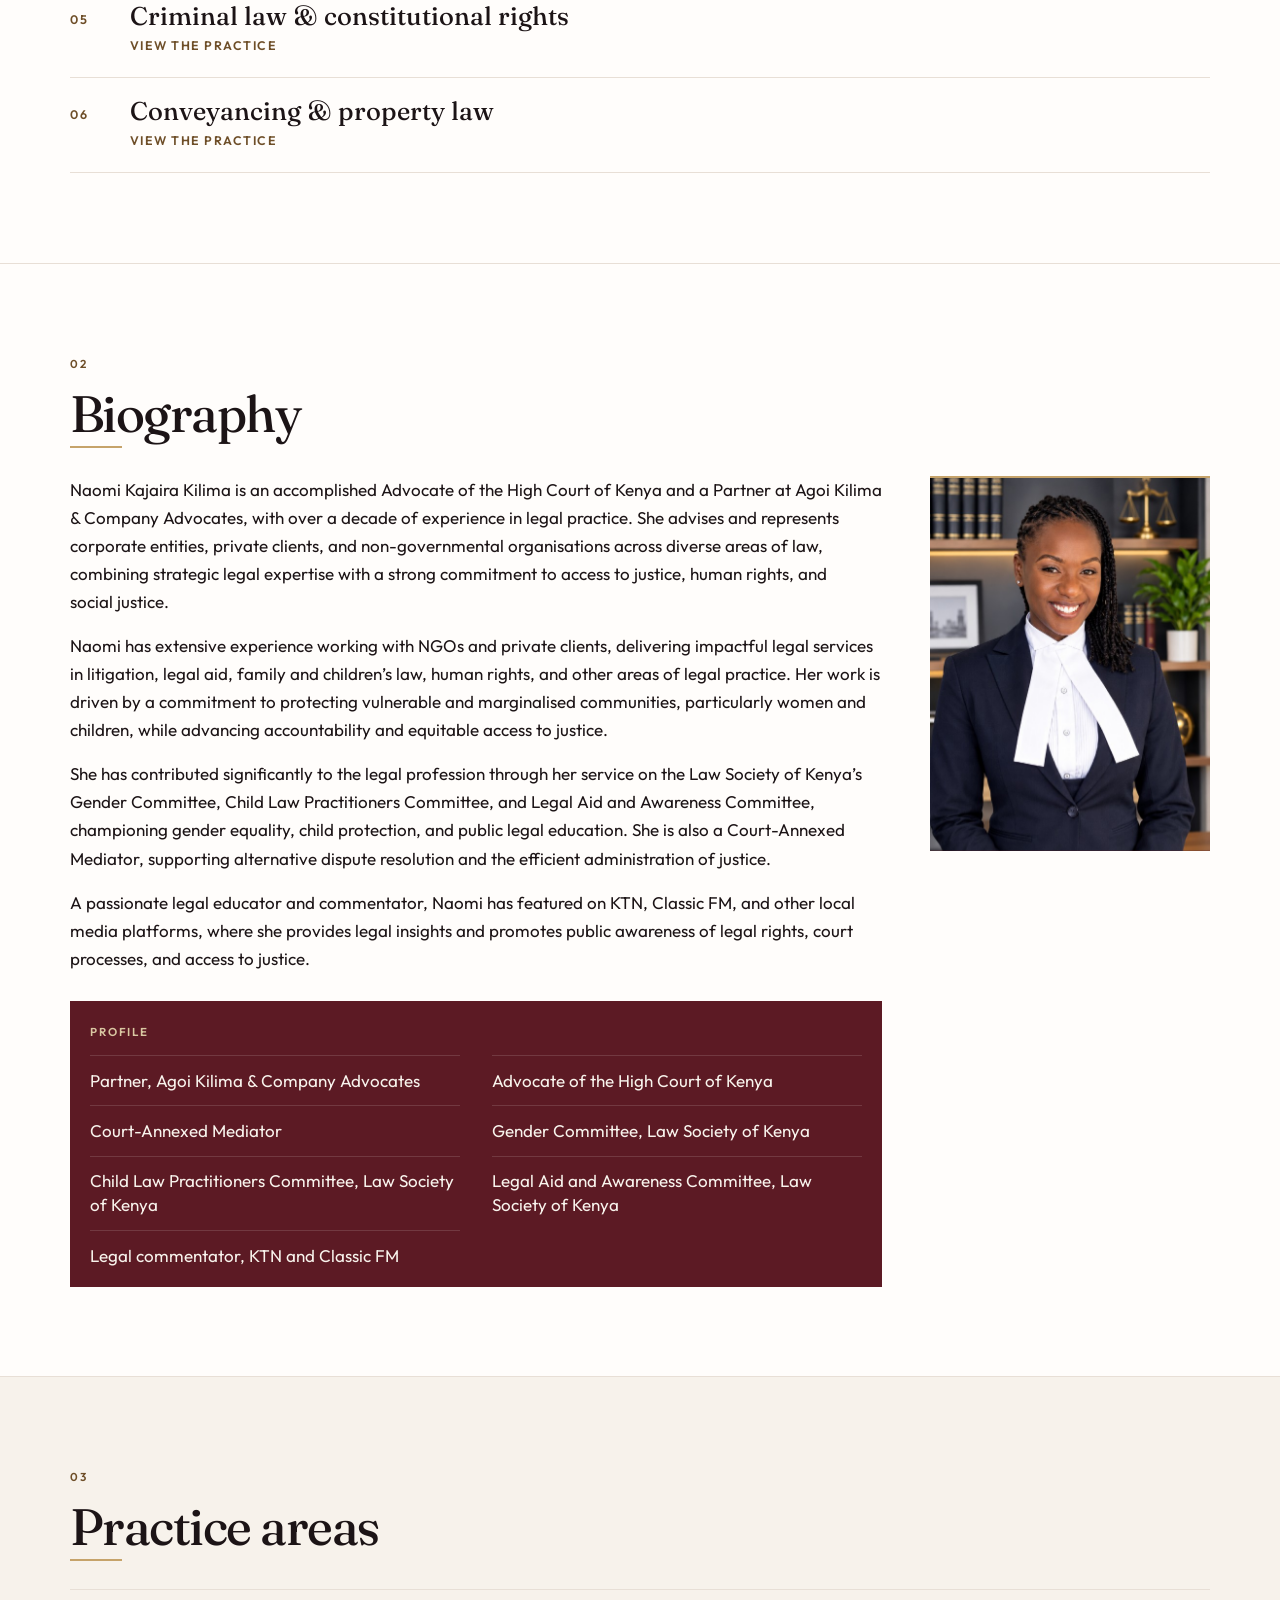
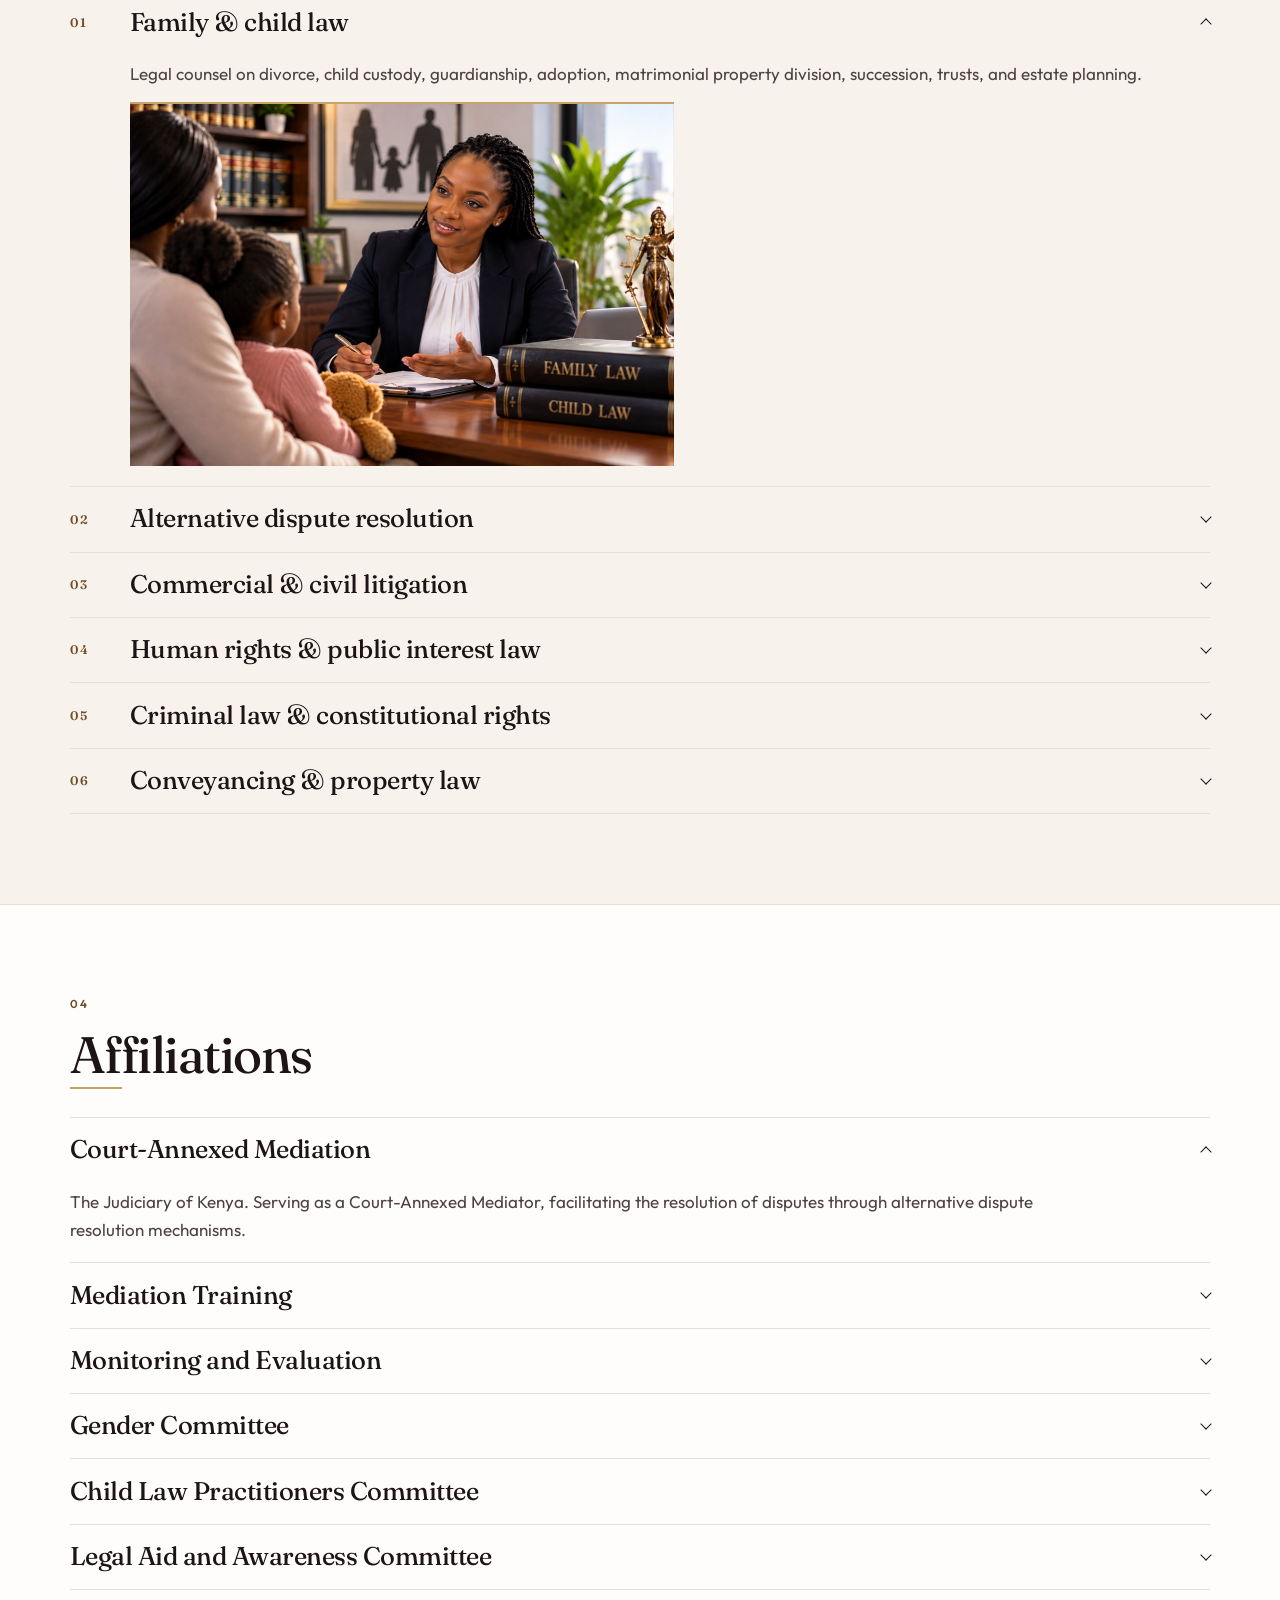
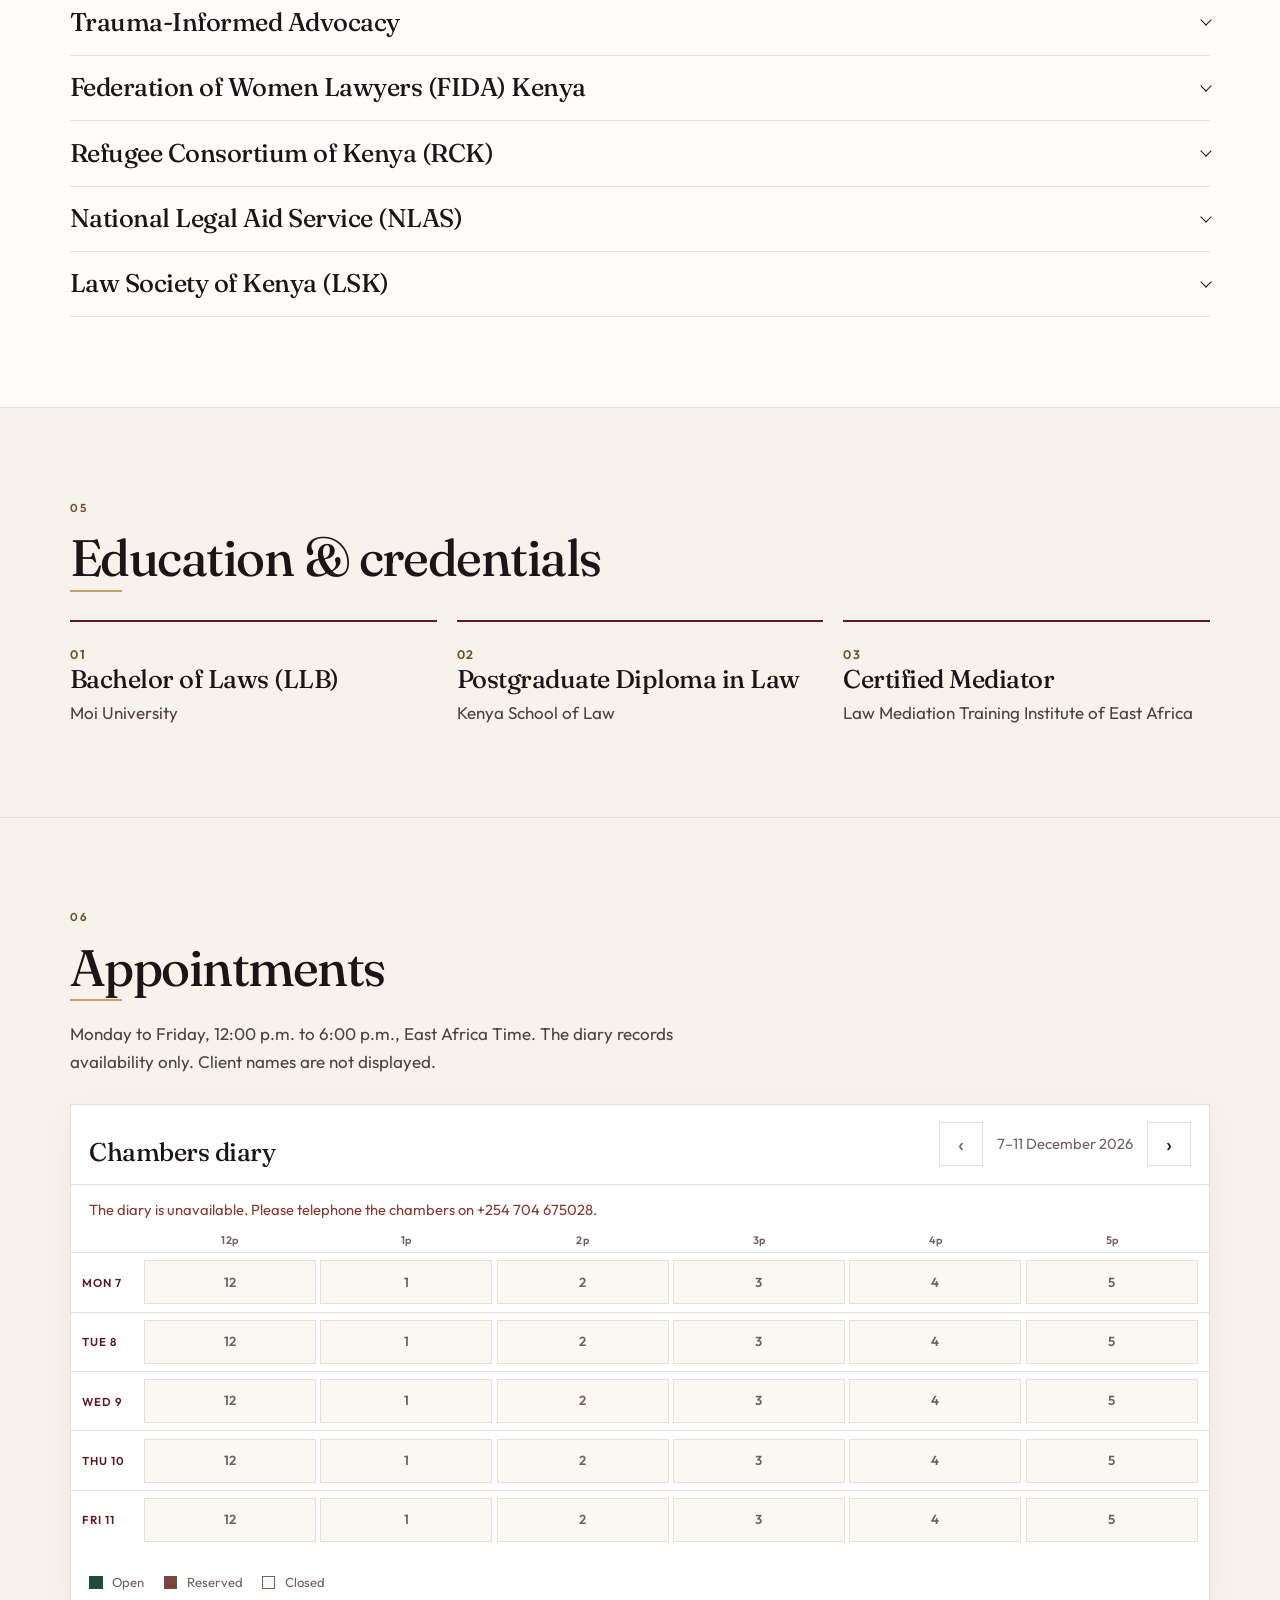
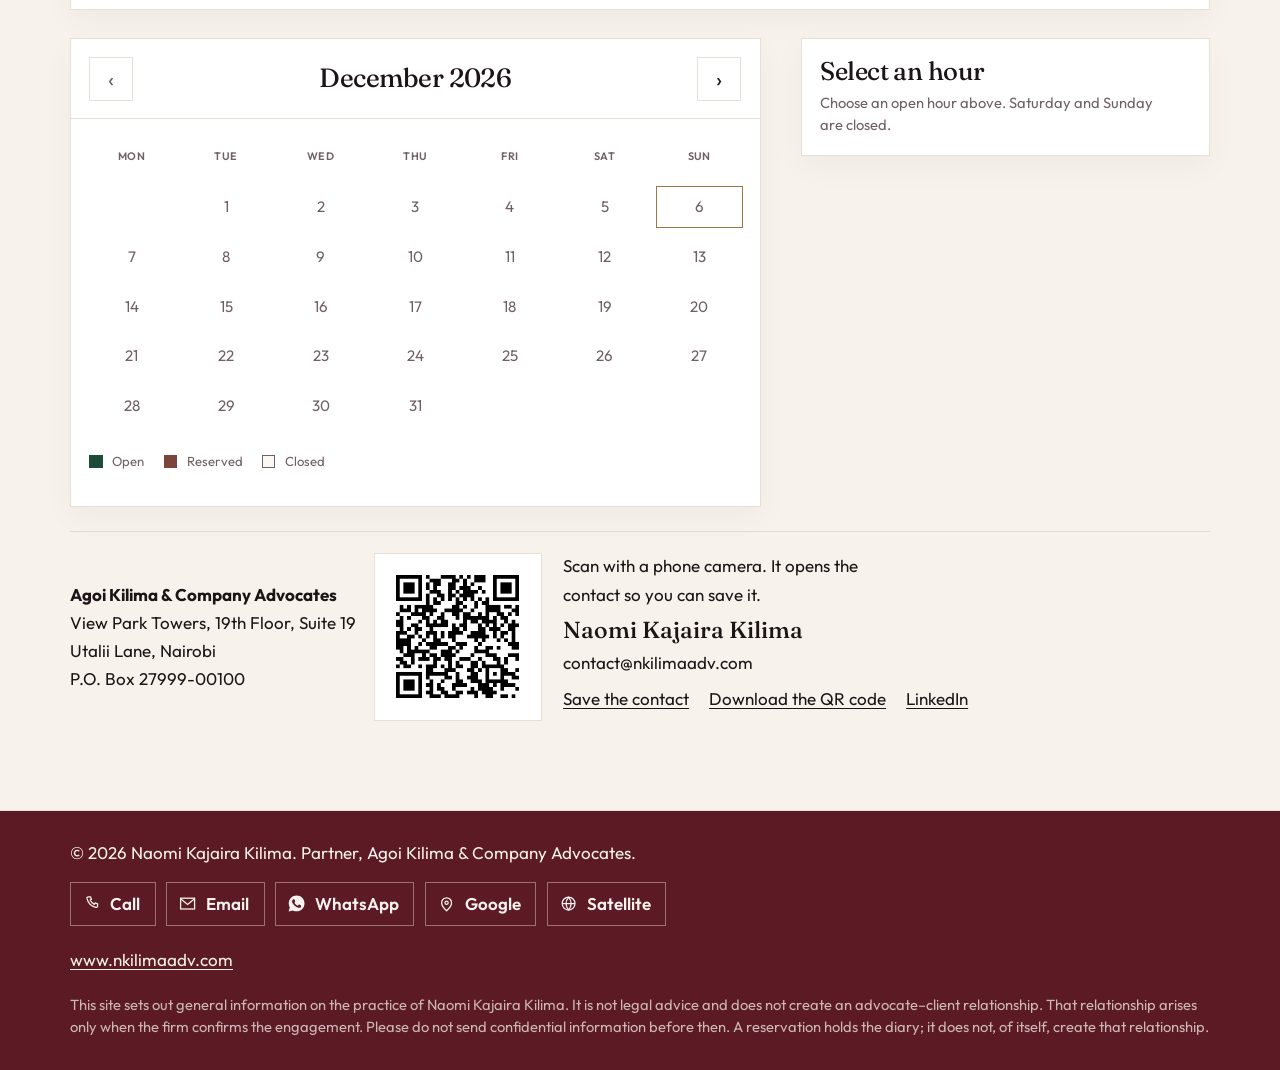
==== commit feb9c552: "Point the contact QR at the phone-book file and show the code smaller. Co-authored-by: Cursor <curso" ====
--- a/index.html
+++ b/index.html
@@ -964,13 +964,13 @@
           <div class="contact-card">
             <img
               class="contact-qr"
-              src="naomi-kilima-contact.png"
-              width="1168"
-              height="1168"
+              src="naomi-kilima-contact.png?v=book"
+              width="820"
+              height="820"
               alt="QR code. Scan with a phone camera to save Naomi Kajaira Kilima as a contact."
             />
             <div class="contact-copy">
-              <p class="contact-lead">Scan with a phone camera, then tap to save the contact.</p>
+              <p class="contact-lead">Scan with a phone camera. It opens the contact so you can save it.</p>
               <p class="contact-name">Naomi Kajaira Kilima</p>
               <p class="contact-mail">contact@nkilimaadv.com</p>
               <p class="contact-links">
--- a/styles.css
+++ b/styles.css
@@ -1520,7 +1520,7 @@
 }
 
 .contact-qr {
-  width: min(100%, 18.5rem);
+  width: min(100%, 10.5rem);
   height: auto;
   flex: 0 0 auto;
   background: white;
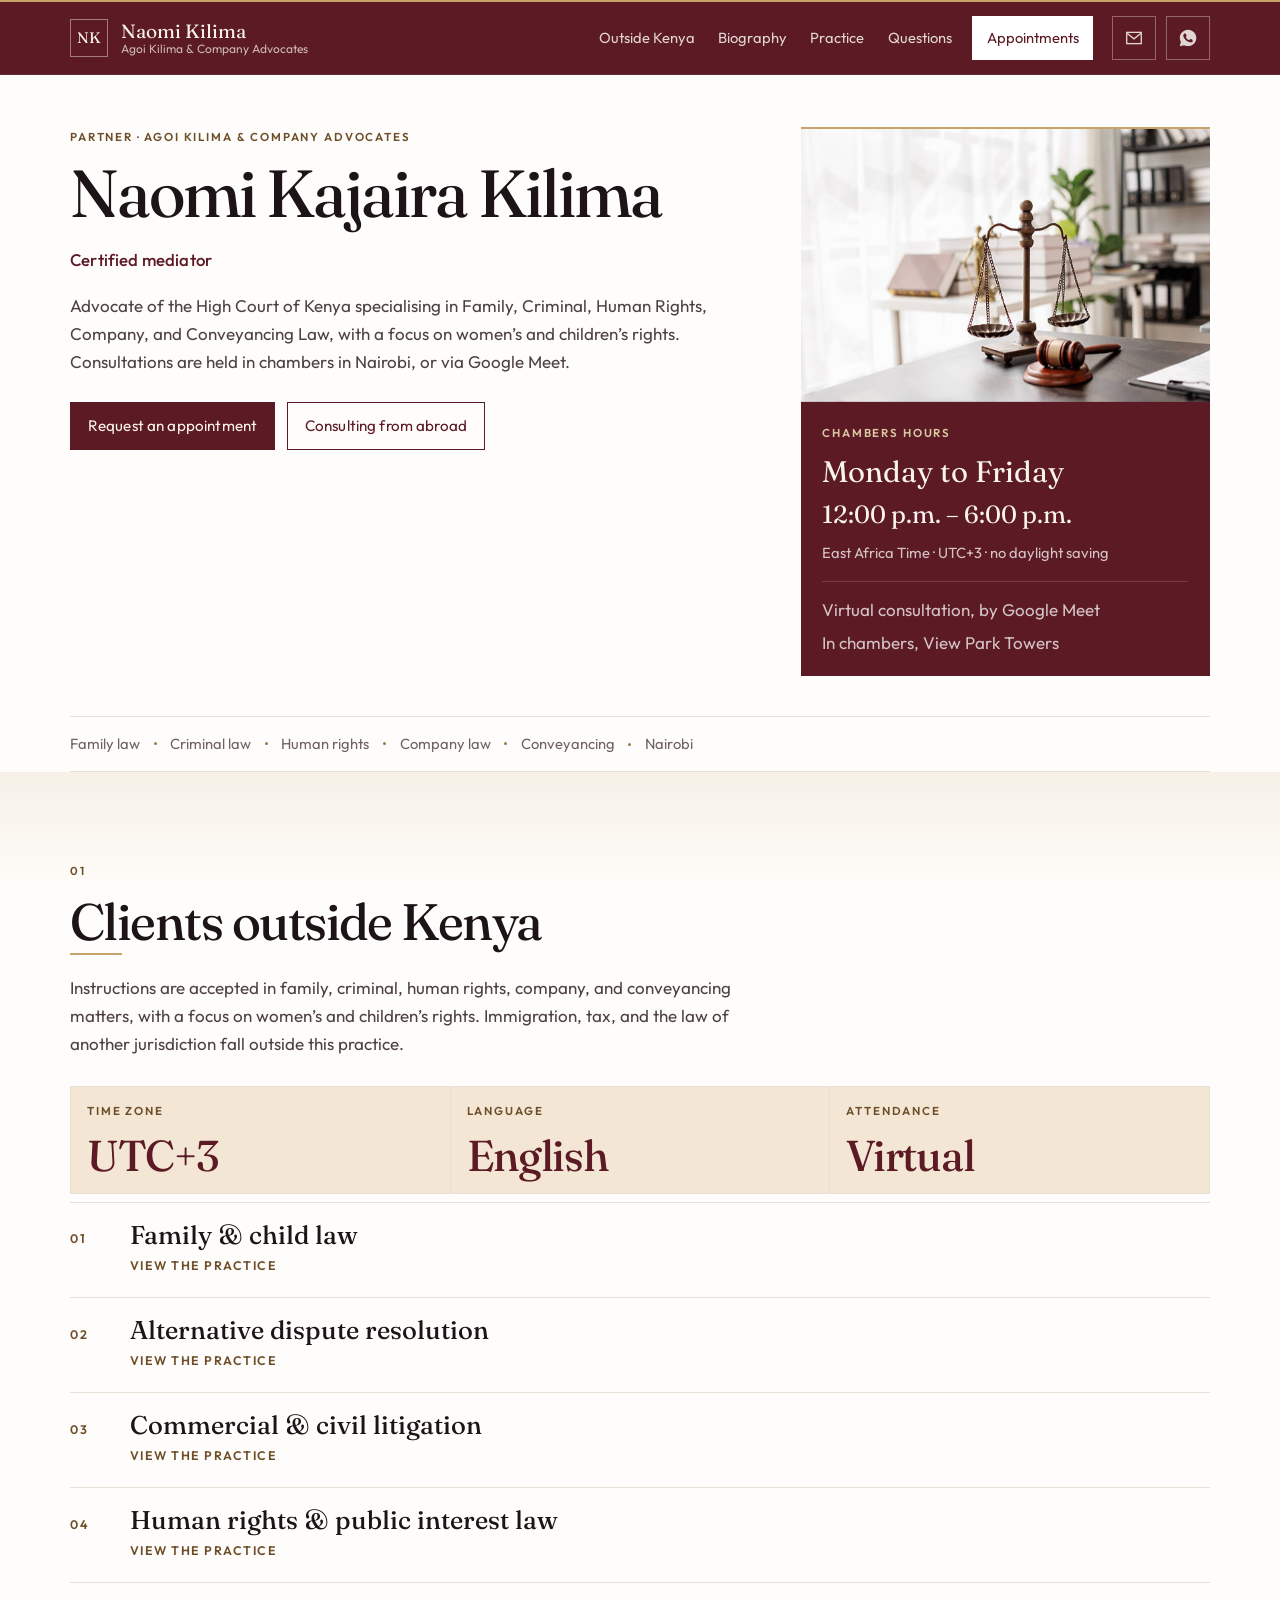
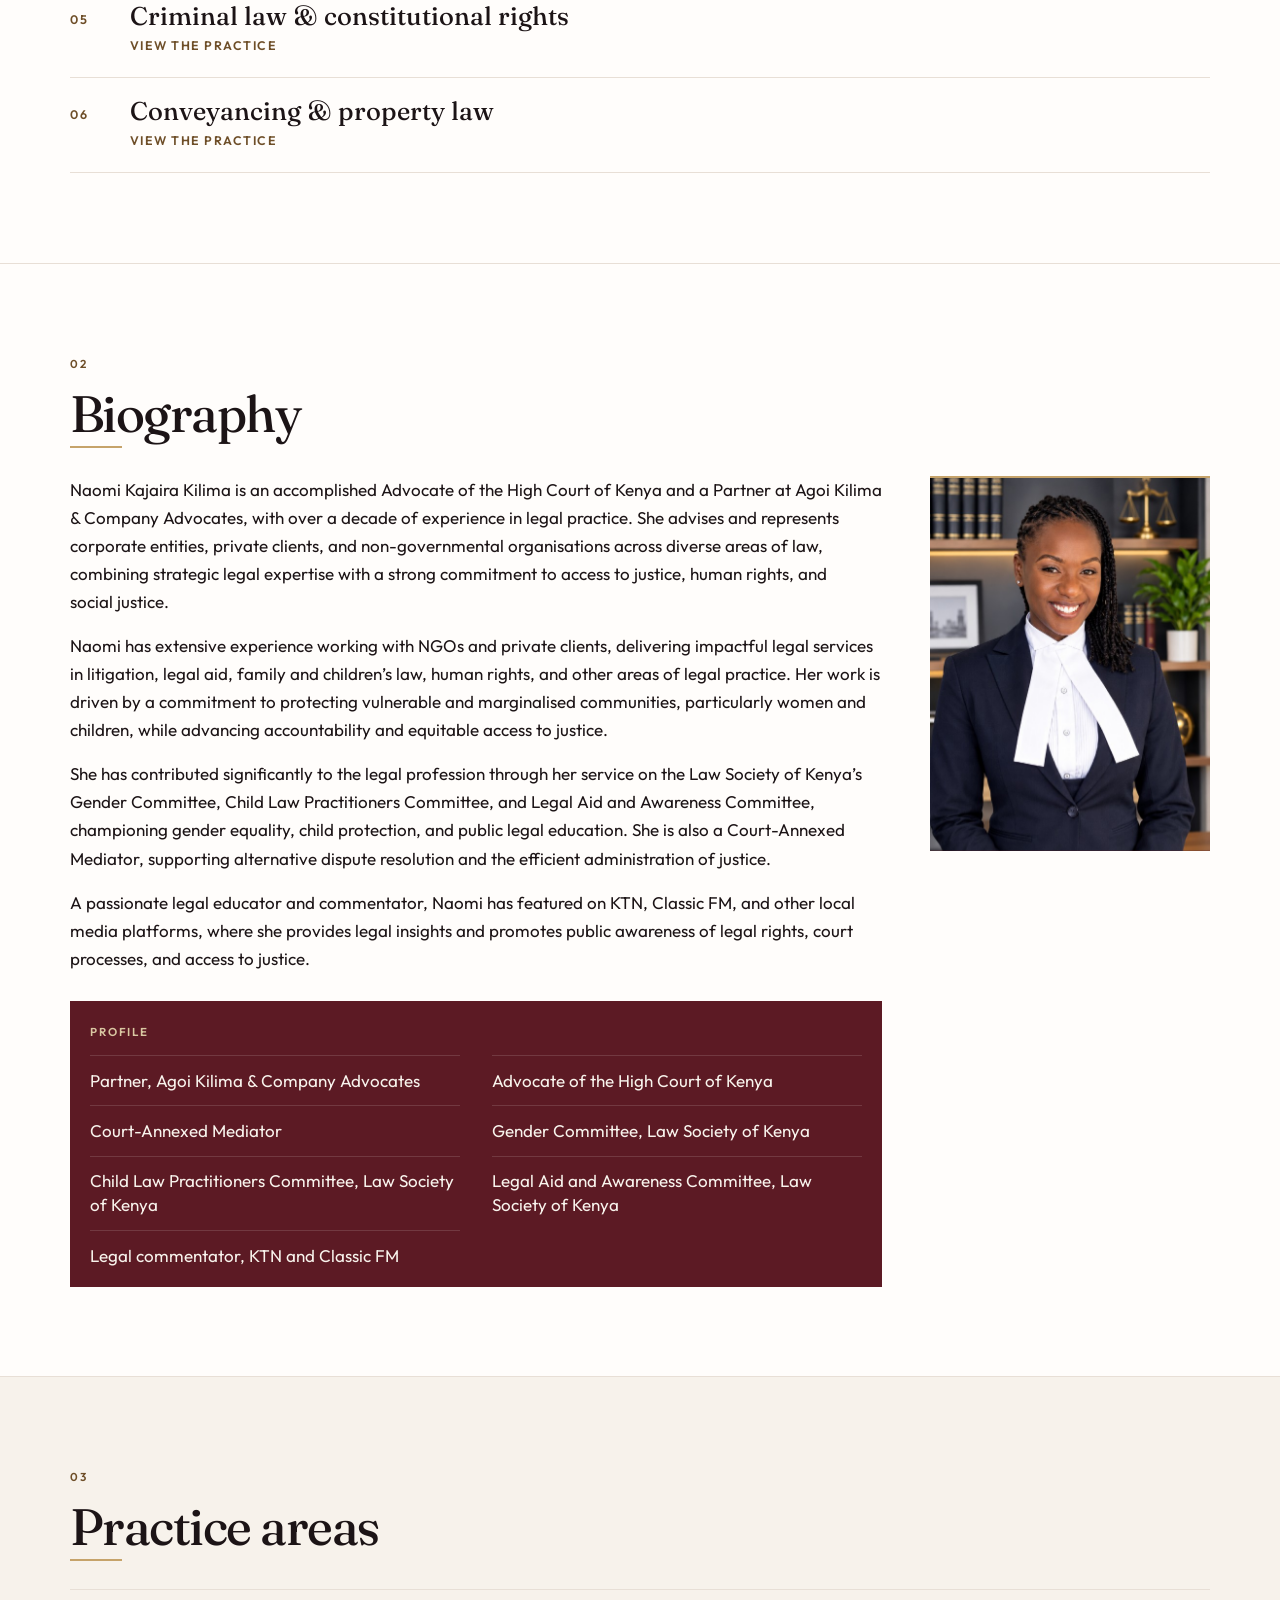
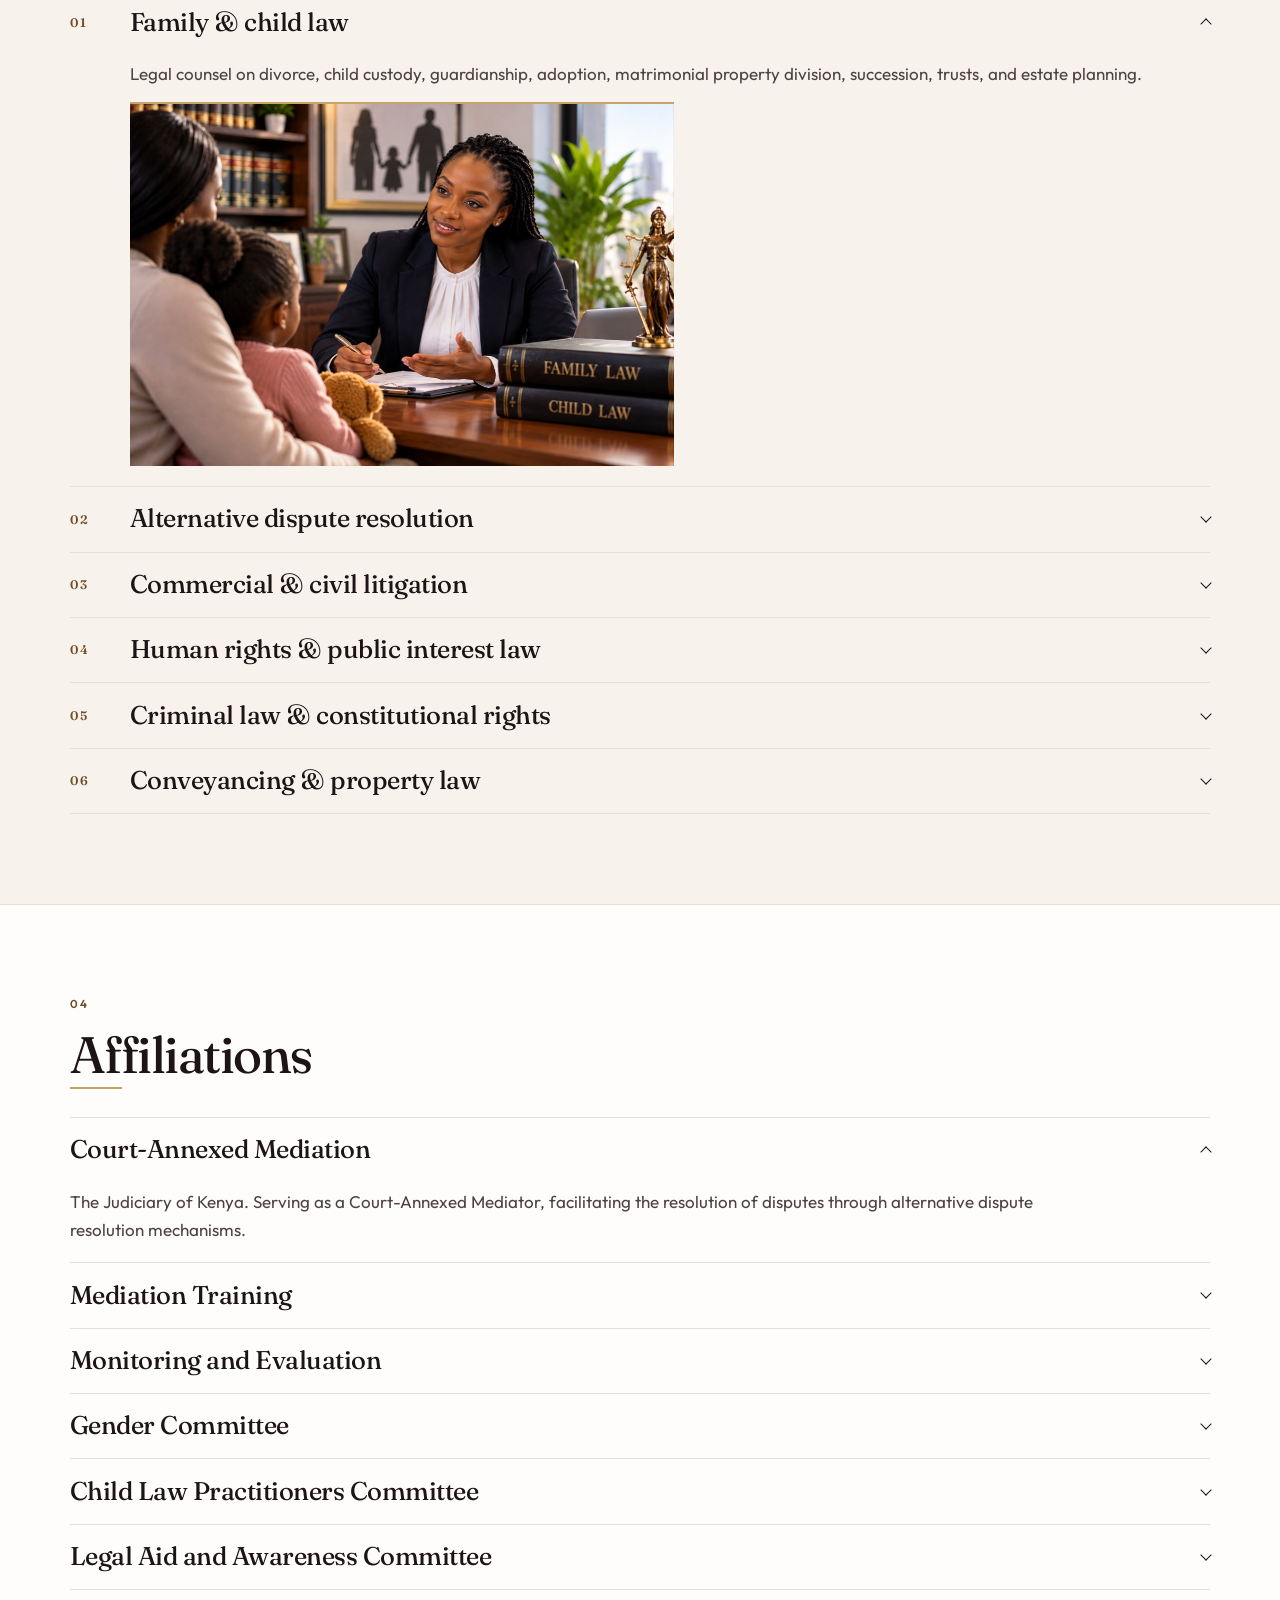
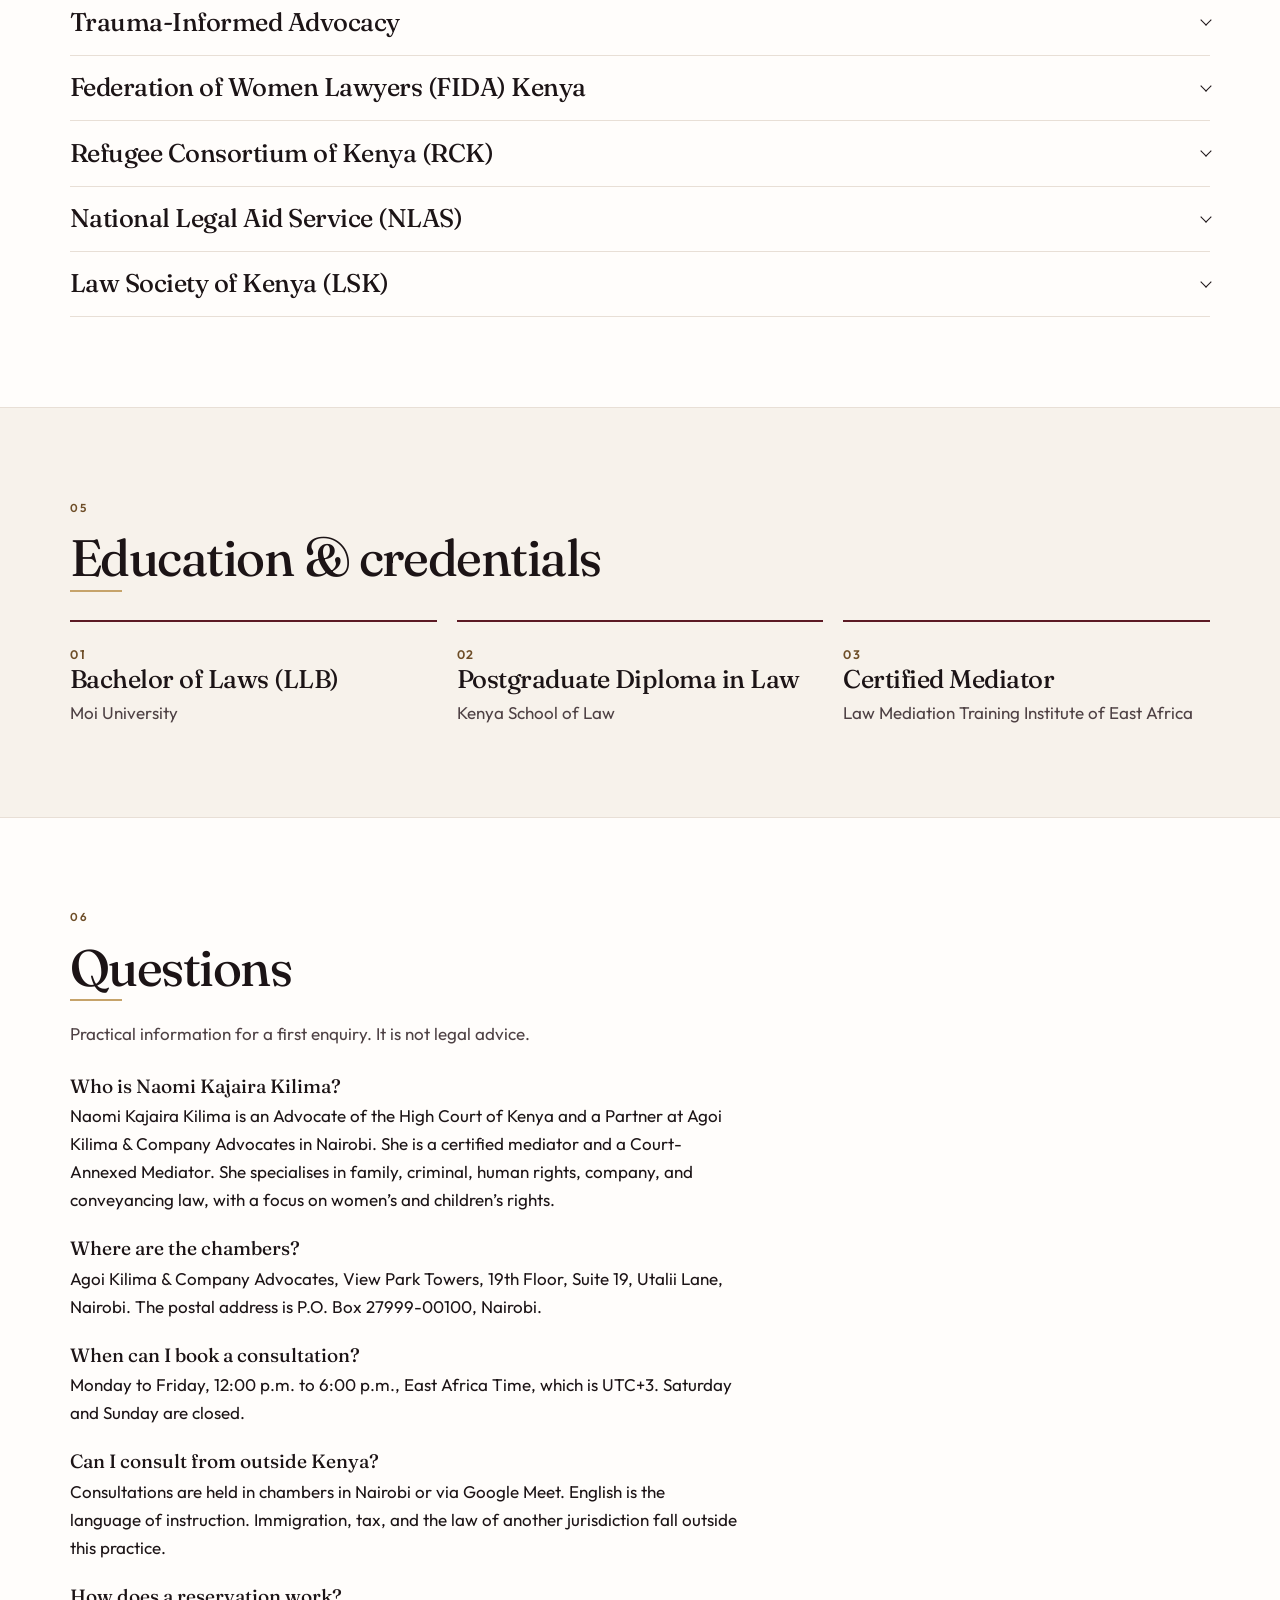
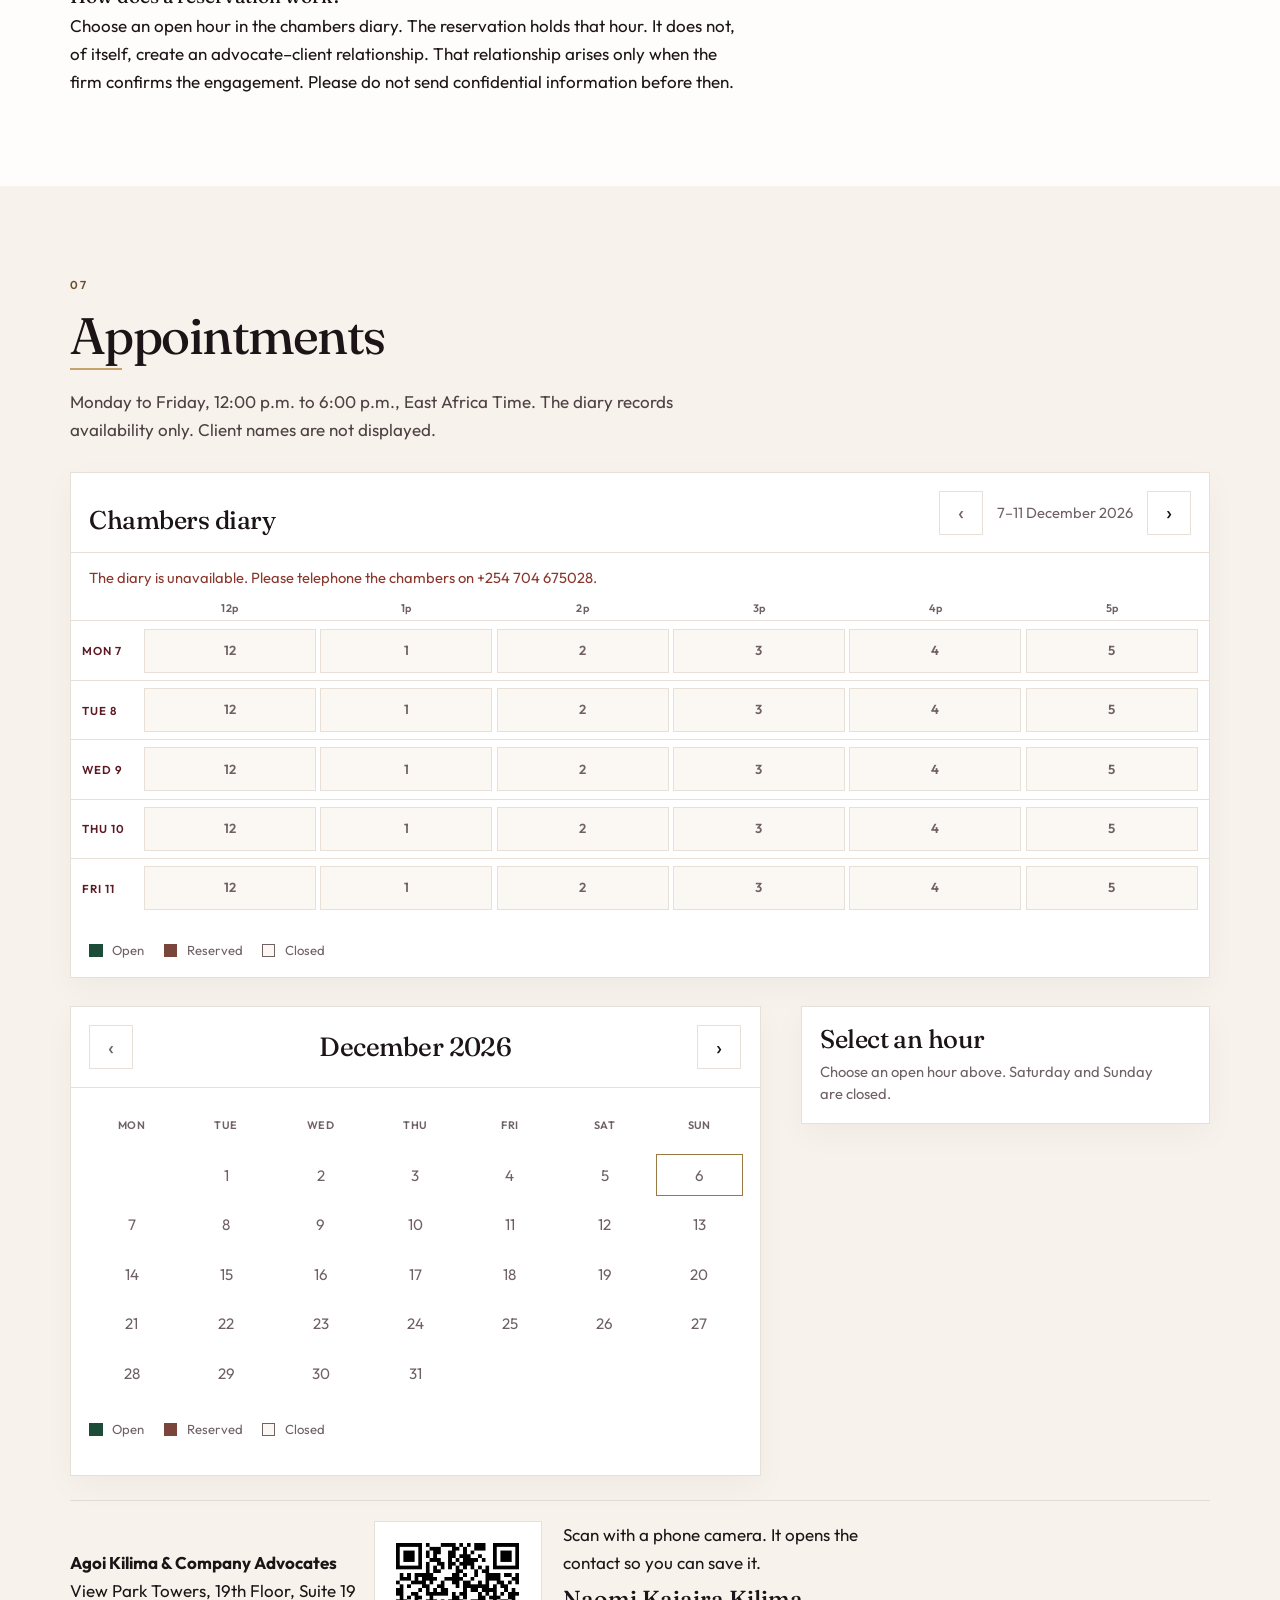
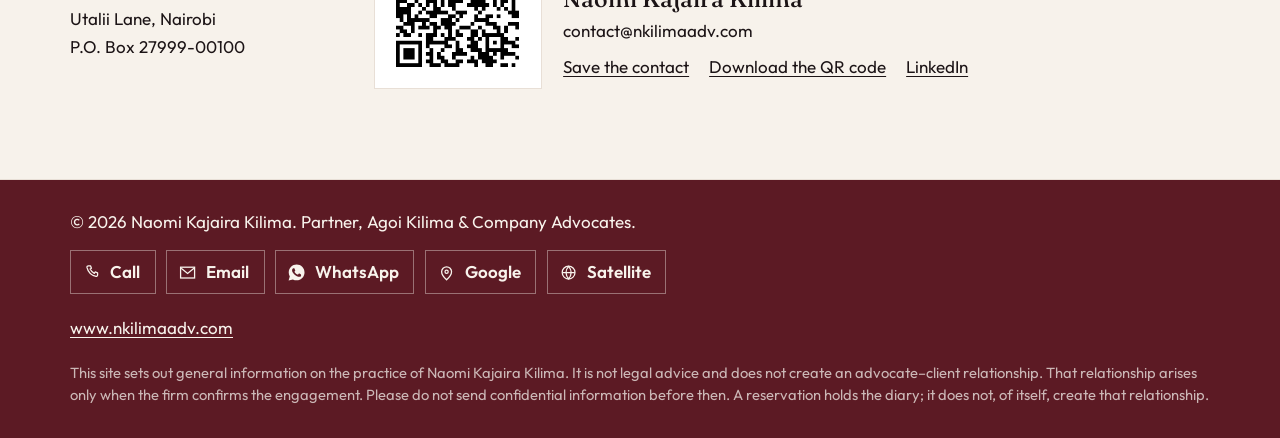
==== commit 65a1bfcd: "Strengthen the titles, structured data, and answers that search engines can quote. Co-authored-by: C" ====
--- a/index.html
+++ b/index.html
@@ -3,10 +3,10 @@
   <head>
     <meta charset="utf-8" />
     <meta name="viewport" content="width=device-width, initial-scale=1, viewport-fit=cover" />
-    <title>Naomi Kajaira Kilima | Advocate in Nairobi, Kenya</title>
+    <title>Naomi Kajaira Kilima | Advocate &amp; Mediator, Nairobi</title>
     <meta
       name="description"
-      content="Naomi Kajaira Kilima, Advocate of the High Court of Kenya specialising in Family, Criminal, Human Rights, Company, and Conveyancing Law, with a focus on women’s and children’s rights."
+      content="Naomi Kajaira Kilima, Advocate of the High Court of Kenya and certified mediator in Nairobi. Family, criminal, human rights, company, and conveyancing law."
     />
     <meta name="author" content="Naomi Kajaira Kilima" />
     <meta name="robots" content="index, follow, max-image-preview:large, max-snippet:-1, max-video-preview:-1" />
@@ -18,32 +18,38 @@
     <meta name="geo.position" content="-1.2828;36.8161" />
     <meta name="ICBM" content="-1.2828, 36.8161" />
     <link rel="canonical" href="https://www.nkilimaadv.com/" />
+    <link rel="me" href="https://www.linkedin.com/in/naomi-kajaira-5913209b/" />
+    <link rel="author" href="https://www.nkilimaadv.com/#biography" />
     <link rel="alternate" hreflang="en" href="https://www.nkilimaadv.com/" />
     <link rel="alternate" hreflang="en-ke" href="https://www.nkilimaadv.com/" />
     <link rel="alternate" hreflang="x-default" href="https://www.nkilimaadv.com/" />
     <link rel="sitemap" type="application/xml" title="Sitemap" href="/sitemap.xml" />
     <meta property="og:site_name" content="Naomi Kajaira Kilima" />
-    <meta property="og:title" content="Naomi Kajaira Kilima | Advocate in Nairobi, Kenya" />
+    <meta property="og:title" content="Naomi Kajaira Kilima | Advocate &amp; Mediator, Nairobi" />
     <meta
       property="og:description"
-      content="Advocate of the High Court of Kenya specialising in Family, Criminal, Human Rights, Company, and Conveyancing Law, with a focus on women’s and children’s rights. Consultations are held in chambers in Nairobi, or via Google Meet."
+      content="Advocate of the High Court of Kenya and certified mediator in Nairobi. Family, criminal, human rights, company, and conveyancing law, with a focus on women’s and children’s rights. Consultations in chambers or by Google Meet."
     />
     <meta property="og:type" content="website" />
     <meta property="og:url" content="https://www.nkilimaadv.com/" />
     <meta property="og:image" content="https://www.nkilimaadv.com/scales.jpg" />
     <meta property="og:image:alt" content="Scales of justice and a gavel on a desk." />
+    <meta property="og:image:type" content="image/jpeg" />
     <meta property="og:image:width" content="612" />
     <meta property="og:image:height" content="408" />
+    <meta property="og:updated_time" content="2026-10-20" />
     <meta property="og:locale" content="en_KE" />
     <meta name="twitter:card" content="summary_large_image" />
-    <meta name="twitter:title" content="Naomi Kajaira Kilima | Advocate in Nairobi, Kenya" />
+    <meta name="twitter:title" content="Naomi Kajaira Kilima | Advocate &amp; Mediator, Nairobi" />
     <meta
       name="twitter:description"
-      content="Advocate of the High Court of Kenya specialising in Family, Criminal, Human Rights, Company, and Conveyancing Law, with a focus on women’s and children’s rights. Consultations are held in chambers in Nairobi, or via Google Meet."
+      content="Advocate of the High Court of Kenya and certified mediator in Nairobi. Family, criminal, human rights, company, and conveyancing law. Consultations in chambers or by Google Meet."
     />
     <meta name="twitter:image" content="https://www.nkilimaadv.com/scales.jpg" />
     <meta name="twitter:image:alt" content="Scales of justice and a gavel on a desk." />
     <link rel="icon" href="favicon.svg" type="image/svg+xml" />
+    <link rel="preload" as="image" href="scales.jpg" />
+    <link rel="alternate" type="text/plain" href="https://www.nkilimaadv.com/llms.txt" title="Facts for answer engines" />
     <link rel="preconnect" href="https://fonts.googleapis.com" />
     <link rel="preconnect" href="https://fonts.gstatic.com" crossorigin />
     <link
@@ -68,7 +74,7 @@
             "@type": "WebPage",
             "@id": "https://www.nkilimaadv.com/#webpage",
             "url": "https://www.nkilimaadv.com/",
-            "name": "Naomi Kajaira Kilima | Advocate in Nairobi, Kenya",
+            "name": "Naomi Kajaira Kilima | Advocate & Mediator, Nairobi",
             "description": "Naomi Kajaira Kilima, Advocate of the High Court of Kenya specialising in Family, Criminal, Human Rights, Company, and Conveyancing Law, with a focus on women’s and children’s rights. Consultations are held in chambers in Nairobi, or via Google Meet.",
             "isPartOf": { "@id": "https://www.nkilimaadv.com/#website" },
             "about": { "@id": "https://www.nkilimaadv.com/#person" },
@@ -104,6 +110,7 @@
             "address": {
               "@type": "PostalAddress",
               "streetAddress": "View Park Towers, 19th Floor, Suite 19, Utalii Lane",
+              "postOfficeBoxNumber": "27999-00100",
               "addressLocality": "Nairobi",
               "postalCode": "00100",
               "addressCountry": "KE"
@@ -111,6 +118,25 @@
             "workLocation": { "@id": "https://www.nkilimaadv.com/#chambers" },
             "worksFor": { "@id": "https://www.nkilimaadv.com/#chambers" },
             "sameAs": ["https://www.linkedin.com/in/naomi-kajaira-5913209b/"],
+            "hasCredential": [
+              {
+                "@type": "EducationalOccupationalCredential",
+                "name": "Advocate of the High Court of Kenya"
+              },
+              {
+                "@type": "EducationalOccupationalCredential",
+                "name": "Certified Mediator",
+                "recognizedBy": {
+                  "@type": "EducationalOrganization",
+                  "name": "Law Mediation Training Institute of East Africa"
+                }
+              },
+              {
+                "@type": "EducationalOccupationalCredential",
+                "name": "Court-Annexed Mediator",
+                "recognizedBy": { "@type": "Organization", "name": "The Judiciary of Kenya" }
+              }
+            ],
             "knowsAbout": [
               "Family law",
               "Criminal law",
@@ -152,6 +178,7 @@
             "address": {
               "@type": "PostalAddress",
               "streetAddress": "View Park Towers, 19th Floor, Suite 19, Utalii Lane",
+              "postOfficeBoxNumber": "27999-00100",
               "addressLocality": "Nairobi",
               "addressRegion": "Nairobi",
               "postalCode": "00100",
@@ -168,6 +195,29 @@
               { "@type": "Country", "name": "Kenya" }
             ],
             "availableLanguage": ["English"],
+            "contactPoint": [
+              {
+                "@type": "ContactPoint",
+                "contactType": "chambers",
+                "telephone": "+254704675028",
+                "email": "contact@nkilimaadv.com",
+                "areaServed": "KE",
+                "availableLanguage": "English",
+                "hoursAvailable": {
+                  "@type": "OpeningHoursSpecification",
+                  "dayOfWeek": ["Monday", "Tuesday", "Wednesday", "Thursday", "Friday"],
+                  "opens": "12:00",
+                  "closes": "18:00"
+                }
+              },
+              {
+                "@type": "ContactPoint",
+                "contactType": "WhatsApp",
+                "telephone": "+254724106194",
+                "url": "https://wa.me/254724106194",
+                "availableLanguage": "English"
+              }
+            ],
             "openingHoursSpecification": {
               "@type": "OpeningHoursSpecification",
               "dayOfWeek": ["Monday", "Tuesday", "Wednesday", "Thursday", "Friday"],
@@ -184,6 +234,7 @@
                   "itemOffered": {
                     "@type": "Service",
                     "name": "Family and child law",
+                    "url": "https://www.nkilimaadv.com/#family",
                     "areaServed": "Kenya",
                     "description": "Legal counsel on divorce, child custody, guardianship, adoption, matrimonial property division, succession, trusts, and estate planning."
                   }
@@ -193,6 +244,7 @@
                   "itemOffered": {
                     "@type": "Service",
                     "name": "Alternative dispute resolution",
+                    "url": "https://www.nkilimaadv.com/#adr",
                     "areaServed": "Kenya",
                     "description": "Mediation of commercial and personal disputes, including sessions conducted by Google Meet."
                   }
@@ -202,6 +254,7 @@
                   "itemOffered": {
                     "@type": "Service",
                     "name": "Commercial and civil litigation",
+                    "url": "https://www.nkilimaadv.com/#litigation",
                     "areaServed": "Kenya",
                     "description": "Advice and representation on contracts, compliance, and civil and commercial proceedings in Kenya."
                   }
@@ -211,6 +264,7 @@
                   "itemOffered": {
                     "@type": "Service",
                     "name": "Human rights and public interest law",
+                    "url": "https://www.nkilimaadv.com/#rights",
                     "areaServed": "Kenya",
                     "description": "Legal advisory and representation on constitutional rights, human rights violations, access to justice, legal aid, gender equality, and child protection. Supporting NGOs, institutions, and individuals in promoting accountability, protecting fundamental freedoms, and advancing social justice through litigation, advocacy, and public legal awareness."
                   }
@@ -220,6 +274,7 @@
                   "itemOffered": {
                     "@type": "Service",
                     "name": "Criminal law and constitutional rights",
+                    "url": "https://www.nkilimaadv.com/#criminal",
                     "areaServed": "Kenya",
                     "description": "Providing legal representation and advisory services in criminal proceedings, including watching briefs in sexual offences cases to safeguard victims’ rights and interests. Advocating for the constitutional rights of accused persons, particularly in cases involving violations of due process, unlawful arrest or detention, and infringement of fair trial rights."
                   }
@@ -229,12 +284,61 @@
                   "itemOffered": {
                     "@type": "Service",
                     "name": "Conveyancing and property law",
+                    "url": "https://www.nkilimaadv.com/#conveyancing",
                     "areaServed": "Kenya",
                     "description": "Providing legal services in property transactions, including sale and purchase agreements, title transfers, leases, property due diligence, land registration, and completion of conveyancing transactions. Advising clients on property ownership, compliance, and the protection of their interests throughout the transaction process."
                   }
                 }
               ]
             }
+          },
+          {
+            "@type": "FAQPage",
+            "@id": "https://www.nkilimaadv.com/#questions",
+            "url": "https://www.nkilimaadv.com/#questions",
+            "isPartOf": { "@id": "https://www.nkilimaadv.com/#website" },
+            "mainEntity": [
+              {
+                "@type": "Question",
+                "name": "Who is Naomi Kajaira Kilima?",
+                "acceptedAnswer": {
+                  "@type": "Answer",
+                  "text": "Naomi Kajaira Kilima is an Advocate of the High Court of Kenya and a Partner at Agoi Kilima & Company Advocates in Nairobi. She is a certified mediator and a Court-Annexed Mediator. She specialises in family, criminal, human rights, company, and conveyancing law, with a focus on women’s and children’s rights."
+                }
+              },
+              {
+                "@type": "Question",
+                "name": "Where are the chambers?",
+                "acceptedAnswer": {
+                  "@type": "Answer",
+                  "text": "Agoi Kilima & Company Advocates, View Park Towers, 19th Floor, Suite 19, Utalii Lane, Nairobi. The postal address is P.O. Box 27999-00100, Nairobi."
+                }
+              },
+              {
+                "@type": "Question",
+                "name": "When can I book a consultation?",
+                "acceptedAnswer": {
+                  "@type": "Answer",
+                  "text": "Monday to Friday, 12:00 p.m. to 6:00 p.m., East Africa Time, which is UTC+3. Saturday and Sunday are closed."
+                }
+              },
+              {
+                "@type": "Question",
+                "name": "Can I consult from outside Kenya?",
+                "acceptedAnswer": {
+                  "@type": "Answer",
+                  "text": "Consultations are held in chambers in Nairobi or via Google Meet. English is the language of instruction. Immigration, tax, and the law of another jurisdiction fall outside this practice."
+                }
+              },
+              {
+                "@type": "Question",
+                "name": "How does a reservation work?",
+                "acceptedAnswer": {
+                  "@type": "Answer",
+                  "text": "Choose an open hour in the chambers diary. The reservation holds that hour. It does not, of itself, create an advocate–client relationship. That relationship arises only when the firm confirms the engagement. Please do not send confidential information before then."
+                }
+              }
+            ]
           }
         ]
       }
@@ -273,6 +377,7 @@
           <a href="#arriving">Outside Kenya</a>
           <a href="#biography">Biography</a>
           <a href="#practice">Practice</a>
+          <a href="#questions">Questions</a>
           <a class="nav-cta" href="#appointments">Appointments</a>
           <span class="nav-reach">
             <a class="nav-icon" href="mailto:contact@nkilimaadv.com?subject=Enquiry" aria-label="Email the chambers">
@@ -801,10 +906,50 @@
         </div>
       </section>
 
+      <section id="questions" class="section" aria-labelledby="questions-title">
+        <div class="wrap">
+          <header class="section-head">
+            <p class="section-index">06</p>
+            <h2 id="questions-title">Questions</h2>
+          </header>
+          <p class="deck">Practical information for a first enquiry. It is not legal advice.</p>
+          <div class="fact-list">
+            <article>
+              <h3>Who is Naomi Kajaira Kilima?</h3>
+              <p>
+                Naomi Kajaira Kilima is an Advocate of the High Court of Kenya and a Partner at Agoi Kilima &amp; Company Advocates in Nairobi. She is a certified mediator and a Court-Annexed Mediator. She specialises in family, criminal, human rights, company, and conveyancing law, with a focus on women’s and children’s rights.
+              </p>
+            </article>
+            <article>
+              <h3>Where are the chambers?</h3>
+              <p>
+                Agoi Kilima &amp; Company Advocates, View Park Towers, 19th Floor, Suite 19, Utalii Lane, Nairobi. The postal address is P.O. Box 27999-00100, Nairobi.
+              </p>
+            </article>
+            <article>
+              <h3>When can I book a consultation?</h3>
+              <p>Monday to Friday, 12:00 p.m. to 6:00 p.m., East Africa Time, which is UTC+3. Saturday and Sunday are closed.</p>
+            </article>
+            <article>
+              <h3>Can I consult from outside Kenya?</h3>
+              <p>
+                Consultations are held in chambers in Nairobi or via Google Meet. English is the language of instruction. Immigration, tax, and the law of another jurisdiction fall outside this practice.
+              </p>
+            </article>
+            <article>
+              <h3>How does a reservation work?</h3>
+              <p>
+                Choose an open hour in the chambers diary. The reservation holds that hour. It does not, of itself, create an advocate–client relationship. That relationship arises only when the firm confirms the engagement. Please do not send confidential information before then.
+              </p>
+            </article>
+          </div>
+        </div>
+      </section>
+
       <section id="appointments" class="section appointments" aria-labelledby="appointments-title">
       <div class="wrap">
         <header class="section-head">
-          <p class="section-index">06</p>
+          <p class="section-index">07</p>
           <h2 id="appointments-title">Appointments</h2>
         </header>
         <p class="deck">Monday to Friday, 12:00 p.m. to 6:00 p.m., East Africa Time. The diary records availability only. Client names are not displayed.</p>
--- a/styles.css
+++ b/styles.css
@@ -600,6 +600,22 @@
   padding: clamp(3.5rem, 7vw, 5.75rem) 0;
 }
 
+.fact-list {
+  display: grid;
+  gap: 1.5rem;
+  margin-top: 1.75rem;
+}
+
+.fact-list h3 {
+  margin: 0 0 0.35rem;
+  font-size: 1.2rem;
+}
+
+.fact-list p {
+  margin: 0;
+  max-width: 42rem;
+}
+
 .section-rule {
   background: var(--stone);
   border-top: 1px solid var(--line);
